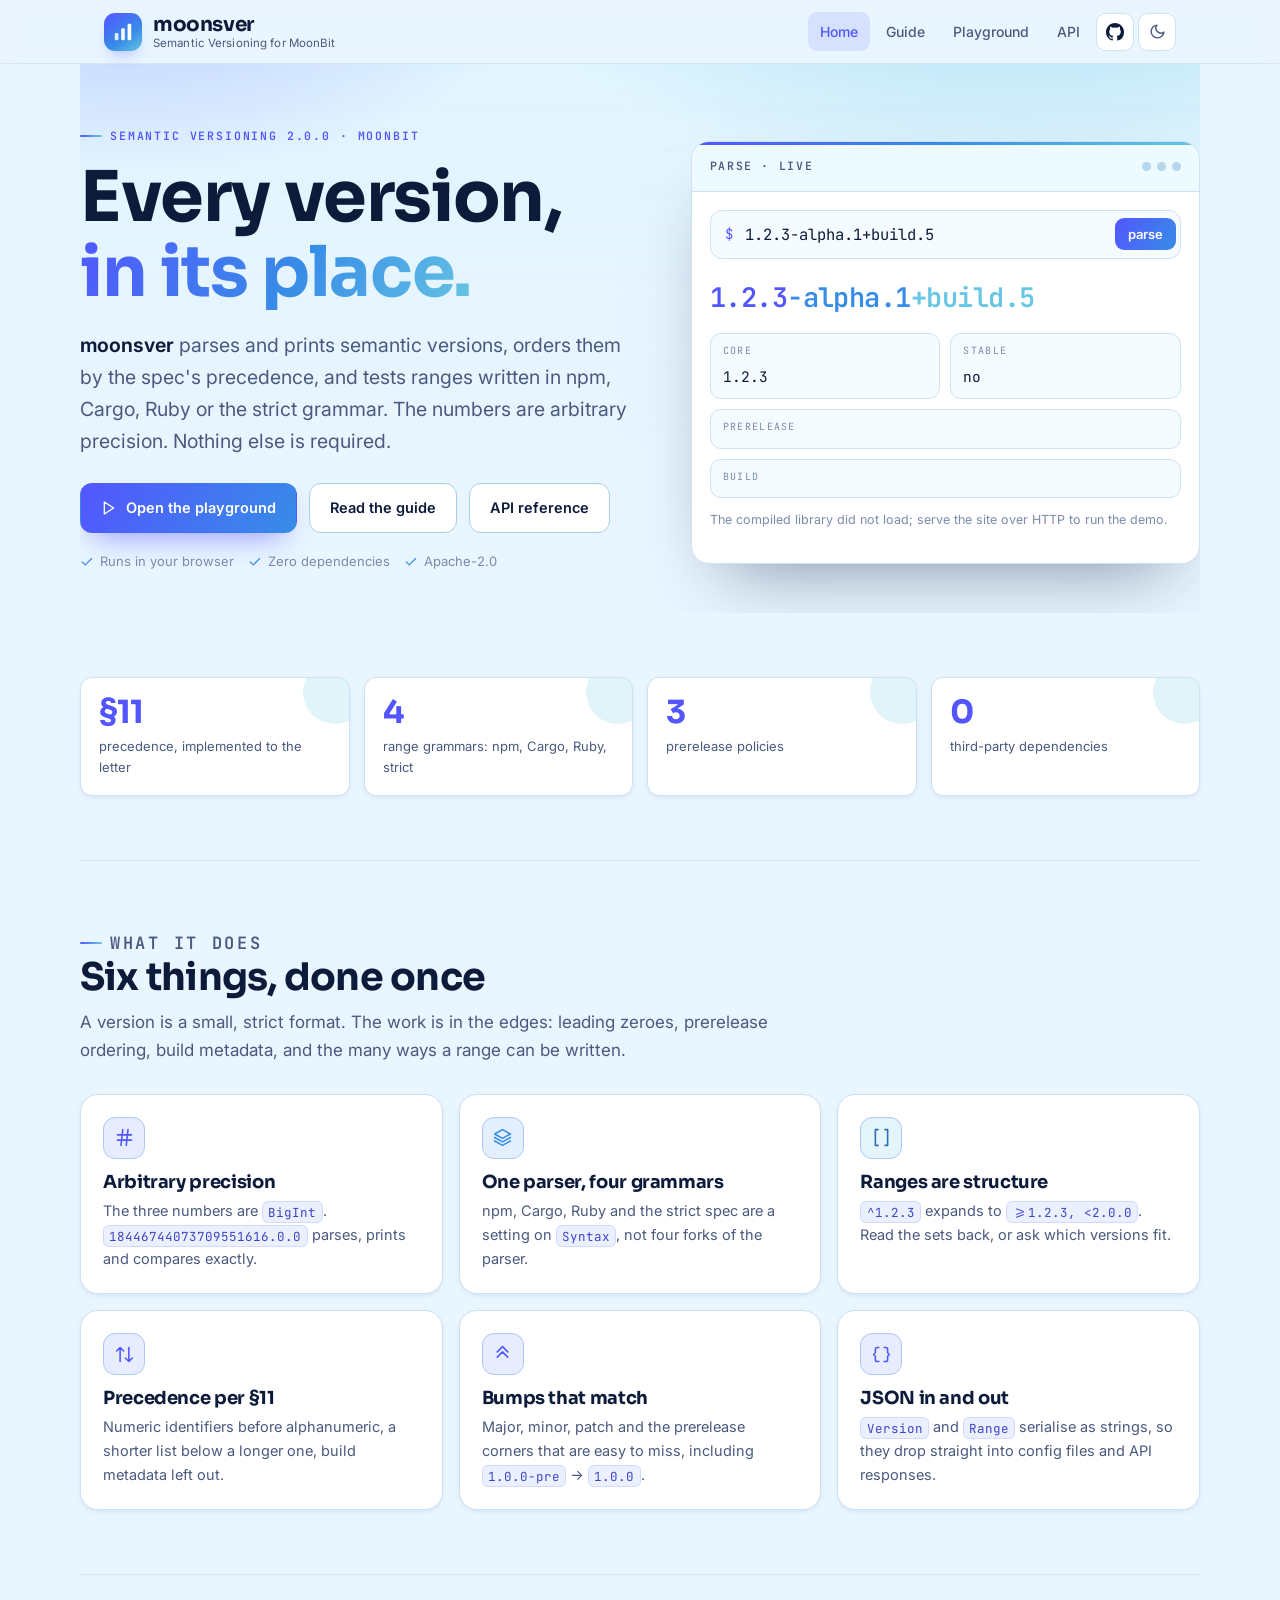
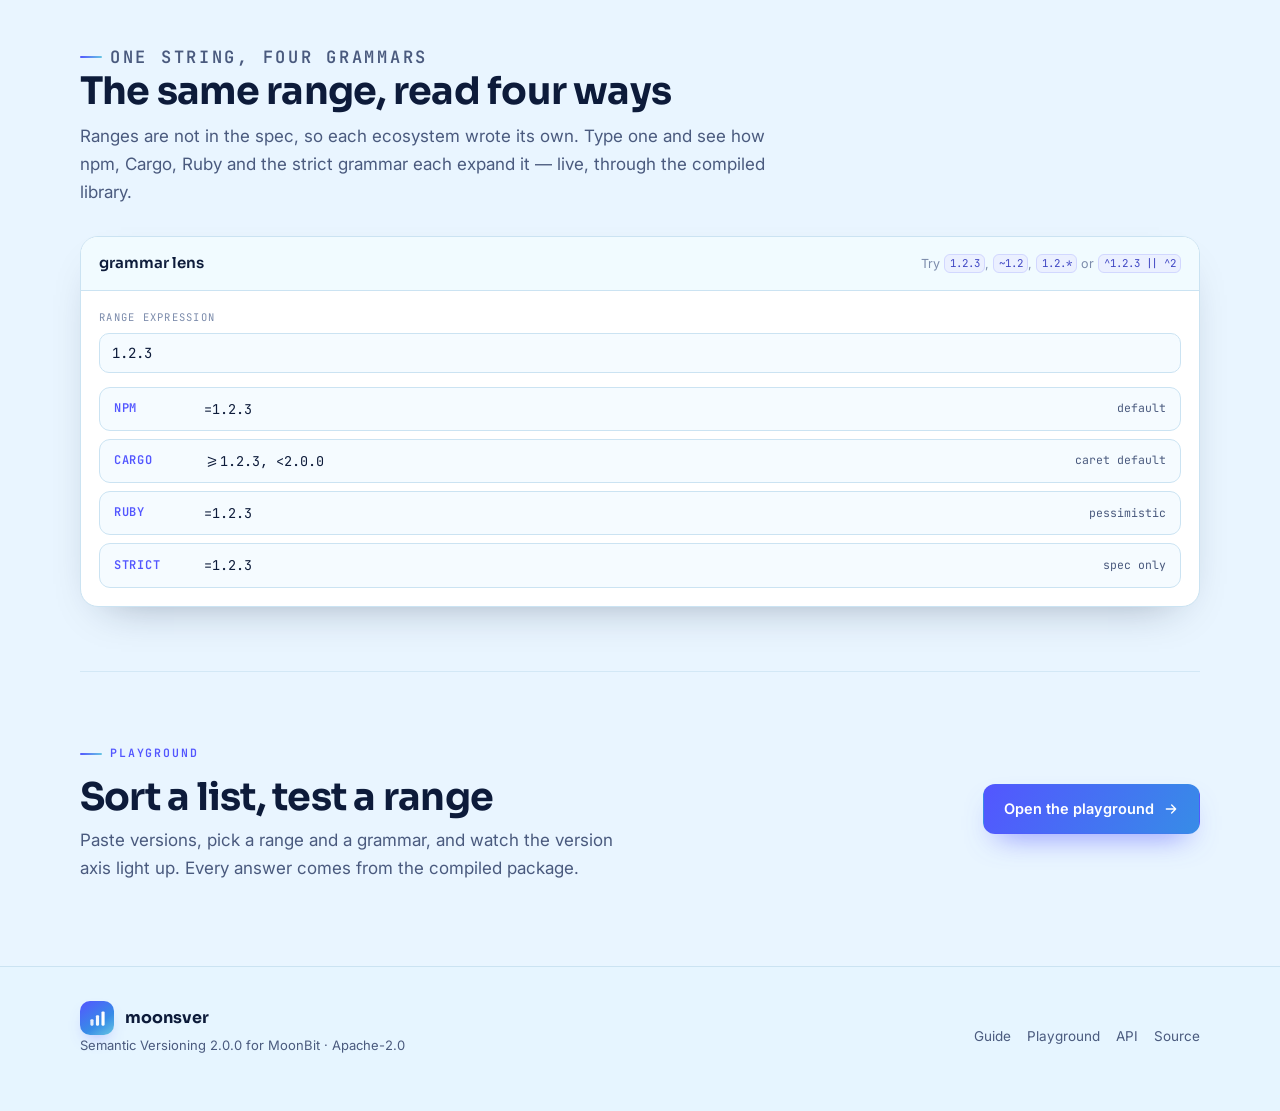
==== docs/index.html @ d2af8556 "feat(moonsver): publish the documentation site, with a live playground. docs/ holds four handwritten" ====
<!doctype html>
<html lang="en">
<head>
<meta charset="utf-8">
<meta name="viewport" content="width=device-width, initial-scale=1">
<title>moonsver — Semantic Versioning 2.0.0 for MoonBit</title>
<meta name="description" content="Parse, print, compare and constrain semantic versions in MoonBit. Ranges in npm, Cargo, Ruby or the strict grammar, with arbitrary-precision numbers and no dependencies.">
<link rel="preconnect" href="https://fonts.googleapis.com">
<link rel="preconnect" href="https://fonts.gstatic.com" crossorigin>
<link href="https://fonts.googleapis.com/css2?family=Inter:wght@400;500;600;700&family=JetBrains+Mono:wght@400;500;600;700&family=Sora:wght@400;500;600;700;800&display=swap" rel="stylesheet">
<link rel="stylesheet" href="assets/site.css">
<script>try{var q=new URLSearchParams(location.search).get('theme');var t=q||localStorage.getItem('theme');if(t==='dark'||t==='light')document.documentElement.setAttribute('data-theme',t);}catch(e){}</script>
</head>
<body>
<a class="skip" href="#main">Skip to content</a>

<header class="site-header">
  <div class="bar">
    <a class="brand" href="./" aria-label="moonsver home">
      <span class="brand-mark" aria-hidden="true">
        <svg viewBox="0 0 24 24" fill="none"><rect x="3" y="13" width="4" height="8" rx="1.3" fill="#fff" opacity=".85"/><rect x="10" y="8" width="4" height="13" rx="1.3" fill="#fff" opacity=".95"/><rect x="17" y="3" width="4" height="18" rx="1.3" fill="#fff"/></svg>
      </span>
      <span class="brand-text">
        <span class="brand-name">moonsver</span>
        <span class="brand-tag">Semantic Versioning for MoonBit</span>
      </span>
    </a>
    <nav class="topnav" aria-label="Primary">
      <a class="navlink" href="./" aria-current="page">Home</a>
      <a class="navlink" href="guide.html">Guide</a>
      <a class="navlink" href="play.html">Playground</a>
      <a class="navlink" href="api.html">API</a>
      <a class="gh" href="https://github.com/moonbitstack/moonsver" aria-label="Source on GitHub" title="Source on GitHub">
        <svg viewBox="0 0 16 16" aria-hidden="true"><path fill="currentColor" d="M8 0C3.58 0 0 3.58 0 8a8 8 0 0 0 5.47 7.59c.4.07.55-.17.55-.38v-1.33c-2.23.48-2.7-1.07-2.7-1.07-.36-.92-.89-1.17-.89-1.17-.73-.5.06-.49.06-.49.8.06 1.23.83 1.23.83.72 1.22 1.88.87 2.34.66.07-.52.28-.87.5-1.07-1.78-.2-3.65-.89-3.65-3.95 0-.87.31-1.59.82-2.15-.08-.2-.36-1.02.08-2.12 0 0 .67-.21 2.2.82a7.6 7.6 0 0 1 4 0c1.53-1.04 2.2-.82 2.2-.82.44 1.1.16 1.92.08 2.12.51.56.82 1.27.82 2.15 0 3.07-1.87 3.75-3.65 3.95.29.25.54.73.54 1.48v2.2c0 .21.15.46.55.38A8 8 0 0 0 16 8c0-4.42-3.58-8-8-8Z"/></svg>
      </a>
      <button class="theme-btn" type="button" aria-label="Toggle theme">
        <svg class="i-sun" viewBox="0 0 24 24" fill="none" stroke="currentColor" stroke-width="2" stroke-linecap="round"><circle cx="12" cy="12" r="4"/><path d="M12 2v2M12 20v2M4.9 4.9l1.4 1.4M17.7 17.7l1.4 1.4M2 12h2M20 12h2M4.9 19.1l1.4-1.4M17.7 6.3l1.4-1.4"/></svg>
        <svg class="i-moon" viewBox="0 0 24 24" fill="none" stroke="currentColor" stroke-width="2" stroke-linecap="round" stroke-linejoin="round"><path d="M21 12.8A9 9 0 1 1 11.2 3a7 7 0 0 0 9.8 9.8Z"/></svg>
      </button>
      <button class="menu-btn theme-btn" type="button" aria-expanded="false" aria-label="Menu">
        <svg viewBox="0 0 24 24" fill="none" stroke="currentColor" stroke-width="2" stroke-linecap="round"><path d="M4 7h16M4 12h16M4 17h16"/></svg>
      </button>
    </nav>
  </div>
</header>

<main id="main">
  <section class="hero wrap">
    <div class="hero-grid">
      <div class="hero-copy">
        <p class="eyebrow">Semantic Versioning 2.0.0 · MoonBit</p>
        <h1>Every version,<br><span class="grad">in its place.</span></h1>
        <p class="lede">
          <strong>moonsver</strong> parses and prints semantic versions, orders them by the
          spec's precedence, and tests ranges written in npm, Cargo, Ruby or the strict
          grammar. The numbers are arbitrary precision. Nothing else is required.
        </p>
        <div class="cta">
          <a class="btn primary" href="play.html">
            <svg viewBox="0 0 24 24" fill="none" stroke="currentColor" stroke-width="2" stroke-linecap="round" stroke-linejoin="round"><path d="M5 3l14 9-14 9V3Z"/></svg>
            Open the playground
          </a>
          <a class="btn ghost" href="guide.html">Read the guide</a>
          <a class="btn ghost" href="api.html">API reference</a>
        </div>
        <p class="hero-note">
          <span><svg viewBox="0 0 24 24" fill="none" stroke="currentColor" stroke-width="2" stroke-linecap="round" stroke-linejoin="round"><path d="M20 6 9 17l-5-5"/></svg> Runs in your browser</span>
          <span><svg viewBox="0 0 24 24" fill="none" stroke="currentColor" stroke-width="2" stroke-linecap="round" stroke-linejoin="round"><path d="M20 6 9 17l-5-5"/></svg> Zero dependencies</span>
          <span><svg viewBox="0 0 24 24" fill="none" stroke="currentColor" stroke-width="2" stroke-linecap="round" stroke-linejoin="round"><path d="M20 6 9 17l-5-5"/></svg> Apache-2.0</span>
        </p>
      </div>

      <div class="version-card" id="vcCard">
        <div class="vc-head">
          <span class="ttl">parse · live</span>
          <span class="dotrow" aria-hidden="true"><i></i><i></i><i></i></span>
        </div>
        <div class="vc-body">
          <div class="field">
            <span class="prompt" aria-hidden="true">$</span>
            <input id="verIn" type="text" value="1.2.3-alpha.1+build.5" spellcheck="false" autocomplete="off" aria-label="Version string to parse">
            <button class="go" id="verGo" type="button">parse</button>
          </div>
          <div class="vc-ver" id="vcVer"><span class="core">1.2.3</span><span class="pre">-alpha.1</span><span class="build">+build.5</span></div>
          <div class="fields">
            <div class="fld"><span class="k">core</span><span class="v" id="fCore">1.2.3</span></div>
            <div class="fld"><span class="k">stable</span><span class="v" id="fStable">no</span></div>
            <div class="fld" style="grid-column:1/-1"><span class="k">prerelease</span><span class="chips" id="fPre"></span></div>
            <div class="fld" style="grid-column:1/-1"><span class="k">build</span><span class="chips" id="fBuild"></span></div>
          </div>
          <p class="hint" id="vcHint">The page calls the library compiled to JavaScript — the same code the package ships.</p>
        </div>
      </div>
    </div>
  </section>

  <section class="section wrap">
    <div class="stats">
      <div class="stat"><div class="n">§11</div><div class="l">precedence, implemented to the letter</div></div>
      <div class="stat"><div class="n">4</div><div class="l">range grammars: npm, Cargo, Ruby, strict</div></div>
      <div class="stat"><div class="n">3</div><div class="l">prerelease policies</div></div>
      <div class="stat"><div class="n">0</div><div class="l">third-party dependencies</div></div>
    </div>
  </section>

  <section class="section wrap">
    <div class="section-head">
      <p class="eyebrow">What it does</p>
      <h2>Six things, done once</h2>
      <p>A version is a small, strict format. The work is in the edges: leading zeroes, prerelease ordering, build metadata, and the many ways a range can be written.</p>
    </div>
    <div class="features">
      <article class="feature">
        <div class="ic"><svg viewBox="0 0 24 24" fill="none" stroke="currentColor" stroke-width="1.8" stroke-linecap="round"><path d="M4 9h16M4 15h16M10 3 8 21M16 3l-2 18"/></svg></div>
        <h3>Arbitrary precision</h3>
        <p>The three numbers are <code>BigInt</code>. <code>18446744073709551616.0.0</code> parses, prints and compares exactly.</p>
      </article>
      <article class="feature">
        <div class="ic"><svg viewBox="0 0 24 24" fill="none" stroke="currentColor" stroke-width="1.8" stroke-linecap="round" stroke-linejoin="round"><path d="m12 3 9 5-9 5-9-5 9-5Z"/><path d="m3 12 9 5 9-5"/><path d="m3 16 9 5 9-5"/></svg></div>
        <h3>One parser, four grammars</h3>
        <p>npm, Cargo, Ruby and the strict spec are a setting on <code>Syntax</code>, not four forks of the parser.</p>
      </article>
      <article class="feature">
        <div class="ic"><svg viewBox="0 0 24 24" fill="none" stroke="currentColor" stroke-width="1.8" stroke-linecap="round" stroke-linejoin="round"><path d="M8 3H5v18h3M16 3h3v18h-3"/></svg></div>
        <h3>Ranges are structure</h3>
        <p><code>^1.2.3</code> expands to <code>&gt;=1.2.3, &lt;2.0.0</code>. Read the sets back, or ask which versions fit.</p>
      </article>
      <article class="feature">
        <div class="ic"><svg viewBox="0 0 24 24" fill="none" stroke="currentColor" stroke-width="1.8" stroke-linecap="round" stroke-linejoin="round"><path d="M7 4v16M3 8l4-4 4 4M17 20V4M13 16l4 4 4-4"/></svg></div>
        <h3>Precedence per §11</h3>
        <p>Numeric identifiers before alphanumeric, a shorter list below a longer one, build metadata left out.</p>
      </article>
      <article class="feature">
        <div class="ic"><svg viewBox="0 0 24 24" fill="none" stroke="currentColor" stroke-width="1.8" stroke-linecap="round" stroke-linejoin="round"><path d="m6 15 6-6 6 6M6 9l6-6 6 6"/></svg></div>
        <h3>Bumps that match</h3>
        <p>Major, minor, patch and the prerelease corners that are easy to miss, including <code>1.0.0-pre</code> → <code>1.0.0</code>.</p>
      </article>
      <article class="feature">
        <div class="ic"><svg viewBox="0 0 24 24" fill="none" stroke="currentColor" stroke-width="1.8" stroke-linecap="round" stroke-linejoin="round"><path d="M9 4H7a2 2 0 0 0-2 2v4l-2 2 2 2v4a2 2 0 0 0 2 2h2M15 4h2a2 2 0 0 1 2 2v4l2 2-2 2v4a2 2 0 0 1-2 2h-2"/></svg></div>
        <h3>JSON in and out</h3>
        <p><code>Version</code> and <code>Range</code> serialise as strings, so they drop straight into config files and API responses.</p>
      </article>
    </div>
  </section>

  <section class="section wrap">
    <div class="section-head">
      <p class="eyebrow">One string, four grammars</p>
      <h2>The same range, read four ways</h2>
      <p>Ranges are not in the spec, so each ecosystem wrote its own. Type one and see how npm, Cargo, Ruby and the strict grammar each expand it — live, through the compiled library.</p>
    </div>
    <div class="panel">
      <div class="panel-head">
        <span class="ttl">grammar lens</span>
        <span class="hint" style="margin:0">Try <code>1.2.3</code>, <code>~1.2</code>, <code>1.2.*</code> or <code>^1.2.3 || ^2</code></span>
      </div>
      <div class="panel-body">
        <div class="control" style="margin-bottom:14px">
          <label for="lensIn">Range expression</label>
          <input class="input" id="lensIn" type="text" value="1.2.3" spellcheck="false" autocomplete="off">
        </div>
        <div class="lens" id="lens">
          <div class="lens-row"><span class="syn">npm</span><span class="out" id="lens-npm">=1.2.3</span><span class="mk">default</span></div>
          <div class="lens-row"><span class="syn">cargo</span><span class="out" id="lens-cargo">>=1.2.3, &lt;2.0.0</span><span class="mk">caret default</span></div>
          <div class="lens-row"><span class="syn">ruby</span><span class="out" id="lens-ruby">=1.2.3</span><span class="mk">pessimistic</span></div>
          <div class="lens-row"><span class="syn">strict</span><span class="out" id="lens-strict">=1.2.3</span><span class="mk">spec only</span></div>
        </div>
      </div>
    </div>
  </section>

  <section class="section wrap">
    <div class="cta" style="justify-content:space-between;align-items:center;gap:24px;flex-wrap:wrap">
      <div style="max-width:560px">
        <p class="eyebrow">Playground</p>
        <h2 style="margin-bottom:8px">Sort a list, test a range</h2>
        <p class="lede" style="font-size:17px;margin:0">Paste versions, pick a range and a grammar, and watch the version axis light up. Every answer comes from the compiled package.</p>
      </div>
      <a class="btn primary" href="play.html">Open the playground
        <svg viewBox="0 0 24 24" fill="none" stroke="currentColor" stroke-width="2" stroke-linecap="round" stroke-linejoin="round"><path d="M5 12h14M13 6l6 6-6 6"/></svg>
      </a>
    </div>
  </section>
</main>

<footer class="site-footer">
  <div class="wrap foot-grid">
    <div>
      <a class="foot-brand brand" href="./">
        <span class="brand-mark" aria-hidden="true"><svg viewBox="0 0 24 24" fill="none"><rect x="3" y="13" width="4" height="8" rx="1.3" fill="#fff" opacity=".85"/><rect x="10" y="8" width="4" height="13" rx="1.3" fill="#fff" opacity=".95"/><rect x="17" y="3" width="4" height="18" rx="1.3" fill="#fff"/></svg></span>
        <b>moonsver</b>
      </a>
      <p class="foot-meta">Semantic Versioning 2.0.0 for MoonBit · Apache-2.0</p>
    </div>
    <nav class="foot-links" aria-label="Footer">
      <a href="guide.html">Guide</a>
      <a href="play.html">Playground</a>
      <a href="api.html">API</a>
      <a href="https://github.com/moonbitstack/moonsver">Source</a>
    </nav>
  </div>
</footer>

<script type="module">
  const esc = (s) => String(s).replace(/[&<>]/g, (c) => (c === "&" ? "&amp;" : c === "<" ? "&lt;" : ">"));
  let engine = null;
  try { engine = await import("./engine/moonsver.js"); } catch (e) { engine = null; }

  const vcCard = document.getElementById("vcCard");
  const verIn = document.getElementById("verIn");
  const vcVer = document.getElementById("vcVer");
  const vcHint = document.getElementById("vcHint");

  function splitVersion(str) {
    let build = "", pre = "", core = str;
    const plus = core.indexOf("+");
    if (plus >= 0) { build = core.slice(plus); core = core.slice(0, plus); }
    const dash = core.indexOf("-");
    if (dash >= 0) { pre = core.slice(dash); core = core.slice(0, dash); }
    return { core, pre, build };
  }

  function paint(str) {
    const p = splitVersion(str);
    vcVer.innerHTML =
      `<span class="core">${esc(p.core)}</span>` +
      (p.pre ? `<span class="pre">${esc(p.pre)}</span>` : "") +
      (p.build ? `<span class="build">${esc(p.build)}</span>` : "");
  }

  function chips(el, items, alt) {
    el.innerHTML = "";
    if (!items || !items.length) {
      const s = document.createElement("span");
      s.className = "chip" + (alt ? " alt" : "");
      s.textContent = "none";
      s.style.opacity = ".6";
      el.appendChild(s);
      return;
    }
    for (const it of items) {
      const s = document.createElement("span");
      s.className = "chip" + (alt ? " alt" : "");
      s.textContent = it;
      el.appendChild(s);
    }
  }

  function renderVersion() {
    if (!engine) {
      vcHint.textContent = "The compiled library did not load; serve the site over HTTP to run the demo.";
      return;
    }
    const input = verIn.value.trim() || "1.2.3";
    let d;
    try { d = JSON.parse(engine.parse_version(input)); } catch (e) { d = null; }
    if (!d) { vcHint.textContent = "unexpected engine response"; return; }
    if (!d.ok) {
      vcCard.classList.add("is-error");
      vcVer.textContent = "refused";
      document.getElementById("fCore").textContent = "—";
      document.getElementById("fStable").textContent = "—";
      chips(document.getElementById("fPre"), []);
      chips(document.getElementById("fBuild"), []);
      vcHint.textContent = d.error + (typeof d.at === "number" ? " (at character " + d.at + ")" : "");
      return;
    }
    vcCard.classList.remove("is-error");
    paint(d.normalised);
    document.getElementById("fCore").textContent = d.core;
    document.getElementById("fStable").textContent = d.is_stable ? "yes" : "no";
    chips(document.getElementById("fPre"), d.prerelease);
    chips(document.getElementById("fBuild"), d.build, true);
    vcHint.textContent = "Parsed by the compiled library · precedence ignores build metadata.";
  }

  if (verIn) {
    let t = null;
    verIn.addEventListener("input", () => {
      clearTimeout(t);
      t = setTimeout(renderVersion, 160);
    });
    document.getElementById("verGo").addEventListener("click", renderVersion);
    renderVersion();
  }

  // grammar lens
  const lensIn = document.getElementById("lensIn");
  function renderLens() {
    if (!engine || !lensIn) return;
    let d;
    try { d = JSON.parse(engine.grammars(lensIn.value || "1.2.3")); } catch (e) { return; }
    for (const r of d.readings) {
      const el = document.getElementById("lens-" + r.syntax);
      if (!el) continue;
      if (r.ok) { el.textContent = r.normalised || "*"; el.classList.remove("err"); }
      else { el.textContent = "not supported"; el.classList.add("err"); }
    }
  }
  if (lensIn) {
    let t = null;
    lensIn.addEventListener("input", () => { clearTimeout(t); t = setTimeout(renderLens, 160); });
    renderLens();
  }
</script>
</body>
</html>
---- docs/assets/site.css ----
/* ==========================================================================
   moonsver — site stylesheet
   A blue-sky, version-axis design system. Light by default, dark on request.
   ========================================================================== */

:root {
  /* the given palette: indigo, sky-500, sky-300, sky-50 */
  --accent: #5356ff;
  --accent-2: #378ce7;
  --accent-3: #67c6e3;
  --sky: #dff5ff;

  --paper: #e9f5ff;
  --paper-2: #dff5ff;
  --surface: #ffffff;
  --surface-2: #f5fbff;
  --ink: #0d1b3a;
  --ink-soft: #4a5a7e;
  --ink-faint: #7b8bab;
  --line: #cbe3f2;
  --line-strong: #a9cfe6;

  --yes: #107e94;
  --no: #7b8bab;
  --bad: #cf4b5e;

  --code-bg: #0d1b3a;
  --code-bg-2: #0a1530;
  --code-ink: #dbe9ff;
  --code-comment: #8fb0d8;
  --code-accent: #7fd4ea;

  --shadow-sm: 0 2px 6px -2px rgba(13, 27, 58, .12);
  --shadow: 0 18px 44px -26px rgba(13, 27, 58, .42);
  --shadow-lg: 0 34px 70px -34px rgba(13, 27, 58, .5);
  --glow: 0 0 0 1px color-mix(in oklab, var(--accent) 22%, transparent),
          0 18px 40px -22px color-mix(in oklab, var(--accent) 55%, transparent);

  --display: "Sora", ui-sans-serif, system-ui, -apple-system, "Segoe UI", sans-serif;
  --sans: "Inter", ui-sans-serif, system-ui, -apple-system, "Segoe UI", Roboto, sans-serif;
  --mono: "JetBrains Mono", ui-monospace, "SFMono-Regular", Menlo, Consolas, monospace;

  --wrap: 1120px;
  --radius: 18px;
  --radius-sm: 12px;
  color-scheme: light;
}

/* ---- dark theme: written separately, system-driven and toggle-driven ---- */
:root[data-theme="dark"] {
  --paper: #080f22;
  --paper-2: #0b142b;
  --surface: #0f1a34;
  --surface-2: #0c1630;
  --ink: #e9f1ff;
  --ink-soft: #a6b6d6;
  --ink-faint: #7286a8;
  --line: #1e2c4d;
  --line-strong: #2a3d66;

  --accent: #8386ff;
  --accent-2: #5aa8f0;
  --accent-3: #7fd4ea;
  --sky: #0e2036;

  --yes: #4fd0c0;
  --no: #7286a8;
  --bad: #ff8a9a;

  --code-bg: #060c1a;
  --code-bg-2: #040814;
  --code-ink: #d7e6ff;
  --code-comment: #7f9bc4;
  --code-accent: #8fe0f2;

  --shadow-sm: 0 2px 6px -2px rgba(0, 0, 0, .5);
  --shadow: 0 18px 44px -26px rgba(0, 0, 0, .75);
  --shadow-lg: 0 34px 70px -34px rgba(0, 0, 0, .8);
  --glow: 0 0 0 1px color-mix(in oklab, var(--accent) 34%, transparent),
          0 18px 40px -22px color-mix(in oklab, var(--accent) 50%, transparent);
  color-scheme: dark;
}

* { box-sizing: border-box; }

html {
  scroll-behavior: smooth;
  scroll-padding-top: 84px;
}

/* ---- custom scrollbars: standard property, then the webkit fallback ---- */
@supports not selector(::-webkit-scrollbar) {
  html {
    scrollbar-width: thin;
    scrollbar-color: var(--accent-2) var(--paper-2);
  }
}
::-webkit-scrollbar { width: 12px; height: 12px; }
::-webkit-scrollbar-track { background: var(--paper-2); }
::-webkit-scrollbar-thumb {
  background: color-mix(in oklab, var(--accent) 72%, var(--accent-2));
  border: 3px solid var(--paper-2);
  border-radius: 12px;
}
::-webkit-scrollbar-thumb:hover { background: var(--accent); }
::-webkit-scrollbar-button { display: none; }
::-webkit-scrollbar-corner { background: transparent; }

pre::-webkit-scrollbar-track { background: var(--code-bg); }
pre::-webkit-scrollbar-thumb { background: #3c5590; border-color: var(--code-bg); }
pre::-webkit-scrollbar-thumb:hover { background: #4a67ab; }

body {
  margin: 0;
  background: var(--paper);
  color: var(--ink);
  font-family: var(--sans);
  font-size: 16px;
  line-height: 1.65;
  -webkit-font-smoothing: antialiased;
  text-rendering: optimizeLegibility;
  overflow-x: clip;
}

a { color: var(--accent); text-decoration: none; }
a:hover { text-decoration: underline; text-underline-offset: 2px; }
img, svg { max-width: 100%; }
.mono { font-family: var(--mono); }

@media (prefers-reduced-motion: reduce) {
  html { scroll-behavior: auto; }
  *, *::before, *::after { animation-duration: .001ms !important; transition-duration: .001ms !important; }
}

/* ---- skip link ---- */
.skip {
  position: absolute; left: -999px; top: 8px; z-index: 100;
  background: var(--surface); color: var(--ink); padding: 10px 16px;
  border-radius: 10px; border: 1px solid var(--line);
}
.skip:focus { left: 16px; }

/* ============================ header ============================ */
.site-header {
  position: sticky; top: 0; z-index: 50;
  border-bottom: 1px solid color-mix(in oklab, var(--line) 70%, transparent);
  background: color-mix(in oklab, var(--paper) 82%, transparent);
  backdrop-filter: saturate(140%) blur(12px);
}
.bar {
  max-width: var(--wrap); margin: 0 auto; padding: 12px 24px;
  display: flex; align-items: center; justify-content: space-between; gap: 18px;
}
.brand { display: inline-flex; align-items: center; gap: 11px; color: inherit; }
.brand:hover { text-decoration: none; }
.brand-mark {
  width: 38px; height: 38px; border-radius: 11px; flex: none;
  display: grid; place-items: center;
  background: linear-gradient(145deg, var(--accent), var(--accent-2) 62%, var(--accent-3));
  box-shadow: 0 8px 18px -10px color-mix(in oklab, var(--accent) 80%, transparent);
}
.brand-mark svg { width: 22px; height: 22px; display: block; }
.brand-text { display: flex; flex-direction: column; line-height: 1.05; }
.brand-name { font-family: var(--display); font-weight: 700; font-size: 20px; letter-spacing: -.02em; }
.brand-tag { font-size: 11.5px; color: var(--ink-soft); letter-spacing: .01em; margin-top: 2px; }

.topnav { display: flex; align-items: center; gap: 4px; flex-wrap: wrap; }
.topnav a {
  color: var(--ink-soft); font-size: 14px; font-weight: 500;
  padding: 8px 12px; border-radius: 9px; transition: background .15s ease, color .15s ease;
}
.topnav a:hover { color: var(--ink); background: color-mix(in oklab, var(--accent) 9%, transparent); text-decoration: none; }
.topnav a[aria-current="page"] { color: var(--accent); background: color-mix(in oklab, var(--accent) 12%, transparent); }
.topnav .gh {
  display: inline-grid; place-items: center; width: 38px; height: 38px; padding: 0;
  border: 1px solid var(--line); border-radius: 10px; color: var(--ink);
  background: var(--surface);
}
.topnav .gh:hover { border-color: var(--accent); color: var(--accent); background: var(--surface); }
.topnav .gh svg { width: 18px; height: 18px; }
.theme-btn {
  display: inline-grid; place-items: center; width: 38px; height: 38px; padding: 0;
  border: 1px solid var(--line); border-radius: 10px; cursor: pointer;
  background: var(--surface); color: var(--ink-soft);
}
.theme-btn:hover { border-color: var(--accent); color: var(--accent); }
.theme-btn svg { width: 17px; height: 17px; }
.theme-btn .i-sun { display: none; }
.theme-btn .i-moon { display: block; }
:root[data-theme="dark"] .theme-btn .i-sun { display: block; }
:root[data-theme="dark"] .theme-btn .i-moon { display: none; }
.menu-btn { display: none; }

/* ============================ shared bits ============================ */
.wrap { max-width: var(--wrap); margin: 0 auto; padding: 0 24px; }
.eyebrow {
  display: inline-flex; align-items: center; gap: 8px;
  font-family: var(--mono); font-size: 11.5px; letter-spacing: .16em;
  text-transform: uppercase; color: var(--accent);
  margin: 0 0 14px; font-weight: 600;
}
.eyebrow::before {
  content: ""; width: 22px; height: 2px; border-radius: 2px;
  background: linear-gradient(90deg, var(--accent), var(--accent-3));
}
h1, h2, h3, h4 { font-family: var(--display); font-weight: 700; letter-spacing: -.02em; line-height: 1.08; }
h1 { font-size: clamp(38px, 6.4vw, 70px); margin: 0 0 18px; }
h2 { font-size: clamp(26px, 3.4vw, 38px); margin: 0 0 10px; }
h3 { font-size: clamp(19px, 2.1vw, 23px); margin: 0 0 8px; }
p { margin: 0 0 14px; }
.lede { font-size: clamp(17px, 1.7vw, 19.5px); color: var(--ink-soft); max-width: 62ch; }
.lede strong { color: var(--ink); font-weight: 650; }

.btn {
  display: inline-flex; align-items: center; gap: 9px;
  font-family: var(--sans); font-weight: 600; font-size: 14.5px;
  padding: 12px 20px; border-radius: 12px; cursor: pointer;
  border: 1px solid transparent; transition: transform .14s ease, box-shadow .14s ease, background .14s ease, border-color .14s ease;
  white-space: nowrap;
}
.btn:hover { text-decoration: none; transform: translateY(-1px); }
.btn:active { transform: translateY(0); }
.btn.primary {
  background: linear-gradient(120deg, var(--accent), var(--accent-2));
  color: #fff; box-shadow: 0 14px 30px -14px color-mix(in oklab, var(--accent) 75%, transparent);
}
.btn.primary:hover { box-shadow: 0 20px 40px -16px color-mix(in oklab, var(--accent) 80%, transparent); }
.btn.ghost { background: var(--surface); color: var(--ink); border-color: var(--line-strong); }
.btn.ghost:hover { border-color: var(--accent); color: var(--accent); }
.btn svg { width: 16px; height: 16px; }
.cta { display: flex; gap: 12px; flex-wrap: wrap; align-items: center; }

/* ============================ hero ============================ */
.hero { position: relative; overflow: hidden; padding: 54px 0 26px; }
.hero::before {
  content: ""; position: absolute; inset: -20% -10% auto -10%; height: 560px; z-index: -1;
  background:
    radial-gradient(60% 70% at 78% 0%, color-mix(in oklab, var(--accent-3) 42%, transparent) 0%, transparent 62%),
    radial-gradient(50% 60% at 12% 4%, color-mix(in oklab, var(--accent) 26%, transparent) 0%, transparent 60%),
    linear-gradient(180deg, var(--sky), transparent 88%);
  filter: blur(6px);
}
.hero::after {
  content: ""; position: absolute; inset: 0; z-index: -1; pointer-events: none;
  background-image: repeating-linear-gradient(0deg, color-mix(in oklab, var(--line) 38%, transparent) 0 1px, transparent 1px 42px);
  mask-image: linear-gradient(180deg, rgba(0,0,0,.5), transparent 70%);
}
.hero-grid { display: grid; grid-template-columns: minmax(0, 1.05fr) minmax(0, .95fr); gap: 48px; align-items: center; }
.hero-copy { max-width: 580px; }
.hero h1 .grad {
  background: linear-gradient(120deg, var(--accent), var(--accent-2) 55%, var(--accent-3));
  -webkit-background-clip: text; background-clip: text; color: transparent;
}
.hero .cta { margin-top: 26px; }
.hero-note { margin-top: 18px; font-size: 13px; color: var(--ink-faint); display: flex; gap: 14px; flex-wrap: wrap; }
.hero-note span { display: inline-flex; align-items: center; gap: 6px; }
.hero-note svg { width: 14px; height: 14px; color: var(--accent-2); }

/* ============================ version card (live demo) ============================ */
.version-card {
  position: relative; background: var(--surface);
  border: 1px solid var(--line); border-radius: var(--radius);
  box-shadow: var(--shadow-lg); overflow: hidden;
}
.version-card::before {
  content: ""; position: absolute; inset: 0 0 auto 0; height: 3px;
  background: linear-gradient(90deg, var(--accent), var(--accent-2), var(--accent-3));
}
.vc-head {
  display: flex; align-items: center; justify-content: space-between; gap: 12px;
  padding: 15px 18px; border-bottom: 1px solid var(--line);
  background: color-mix(in oklab, var(--sky) 55%, var(--surface));
}
.vc-head .ttl { font-family: var(--mono); font-size: 11.5px; letter-spacing: .14em; text-transform: uppercase; color: var(--ink-soft); font-weight: 600; }
.vc-head .dotrow { display: inline-flex; gap: 6px; }
.vc-head .dotrow i { width: 9px; height: 9px; border-radius: 50%; background: color-mix(in oklab, var(--line-strong) 80%, transparent); }
.vc-body { padding: 18px; }
.field {
  display: flex; align-items: center; gap: 8px;
  background: var(--surface-2); border: 1px solid var(--line); border-radius: 12px;
  padding: 4px 4px 4px 14px; transition: border-color .15s ease, box-shadow .15s ease;
}
.field:has(input:focus-visible) { border-color: var(--accent); box-shadow: var(--glow); }
.field .prompt { font-family: var(--mono); color: var(--accent); font-size: 14px; user-select: none; }
.field input {
  flex: 1; min-width: 0; border: 0; outline: 0; background: transparent;
  font-family: var(--mono); font-size: 15.5px; color: var(--ink); padding: 9px 4px;
}
.field .go {
  flex: none; border: 0; border-radius: 9px; cursor: pointer;
  background: linear-gradient(120deg, var(--accent), var(--accent-2)); color: #fff;
  font-family: var(--sans); font-weight: 600; font-size: 13px; padding: 8px 13px;
}
.field .go:hover { filter: brightness(1.05); }

.vc-ver {
  font-family: var(--mono); font-size: clamp(20px, 3vw, 27px); font-weight: 600;
  letter-spacing: -.02em; margin: 16px 0 4px; word-break: break-all;
  color: var(--ink);
}
.vc-ver .core { color: var(--accent); }
.vc-ver .pre { color: var(--accent-2); }
.vc-ver .build { color: var(--accent-3); }
.fields { display: grid; grid-template-columns: 1fr 1fr; gap: 10px; margin-top: 14px; }
.fld {
  background: var(--surface-2); border: 1px solid var(--line); border-radius: 11px;
  padding: 9px 12px; min-width: 0;
}
.fld .k {
  font-family: var(--mono); font-size: 10px; letter-spacing: .13em; text-transform: uppercase;
  color: var(--ink-faint); display: block; margin-bottom: 3px;
}
.fld .v { font-family: var(--mono); font-size: 14.5px; color: var(--ink); word-break: break-word; }
.chips { display: flex; flex-wrap: wrap; gap: 6px; }
.chip {
  font-family: var(--mono); font-size: 12px; line-height: 1;
  padding: 5px 9px; border-radius: 7px;
  background: color-mix(in oklab, var(--accent) 11%, var(--surface));
  border: 1px solid color-mix(in oklab, var(--accent) 24%, var(--line));
  color: var(--accent);
}
.chip.alt {
  background: color-mix(in oklab, var(--accent-3) 16%, var(--surface));
  border-color: color-mix(in oklab, var(--accent-3) 30%, var(--line));
  color: color-mix(in oklab, var(--accent-2) 70%, var(--ink));
}
.hint { font-size: 12.5px; color: var(--ink-faint); margin-top: 12px; }
.version-card.is-error .vc-ver { color: var(--bad); }
.version-card.is-error .field { border-color: color-mix(in oklab, var(--bad) 60%, var(--line)); }

/* ============================ sections ============================ */
.section { padding: 64px 0; }
.section + .section { border-top: 1px solid color-mix(in oklab, var(--line) 70%, transparent); }
.section-head { max-width: 720px; margin-bottom: 30px; }
.section-head p { color: var(--ink-soft); font-size: 17px; margin: 0; }

/* stats */
.stats { display: grid; grid-template-columns: repeat(4, 1fr); gap: 14px; }
.stat {
  background: var(--surface); border: 1px solid var(--line); border-radius: var(--radius-sm);
  padding: 18px 18px 16px; box-shadow: var(--shadow-sm); position: relative; overflow: hidden;
}
.stat::after {
  content: ""; position: absolute; right: -18px; top: -18px; width: 64px; height: 64px; border-radius: 50%;
  background: color-mix(in oklab, var(--accent-3) 20%, transparent);
}
.stat .n { font-family: var(--display); font-weight: 700; font-size: 32px; line-height: 1; color: var(--accent); letter-spacing: -.03em; }
.stat .n small { font-size: 15px; font-weight: 600; color: var(--ink-soft); margin-left: 3px; }
.stat .l { font-size: 13px; color: var(--ink-soft); margin-top: 8px; }

/* feature cards */
.features { display: grid; grid-template-columns: repeat(3, 1fr); gap: 16px; }
.feature {
  background: var(--surface); border: 1px solid var(--line); border-radius: var(--radius);
  padding: 22px; box-shadow: var(--shadow-sm); position: relative;
  transition: transform .16s ease, border-color .16s ease, box-shadow .16s ease;
}
.feature:hover { transform: translateY(-3px); border-color: var(--line-strong); box-shadow: var(--shadow); }
.feature .ic {
  width: 42px; height: 42px; border-radius: 12px; display: grid; place-items: center; margin-bottom: 14px;
  background: color-mix(in oklab, var(--accent) 12%, var(--surface));
  color: var(--accent); border: 1px solid color-mix(in oklab, var(--accent) 22%, var(--line));
}
.feature:nth-child(2) .ic { background: color-mix(in oklab, var(--accent-2) 14%, var(--surface)); color: var(--accent-2); }
.feature:nth-child(3) .ic { background: color-mix(in oklab, var(--accent-3) 20%, var(--surface)); color: color-mix(in oklab, var(--accent-2) 75%, var(--ink)); }
.feature .ic svg { width: 21px; height: 21px; }
.feature h3 { font-size: 18px; margin-bottom: 7px; }
.feature p { font-size: 14.5px; color: var(--ink-soft); margin: 0; }
.feature code { font-size: 12.5px; }

/* ============================ inline code + pre ============================ */
code {
  font-family: var(--mono); font-size: .86em;
  background: color-mix(in oklab, var(--accent) 10%, var(--surface));
  color: color-mix(in oklab, var(--accent) 72%, var(--ink));
  padding: .12em .42em; border-radius: 6px;
  border: 1px solid color-mix(in oklab, var(--accent) 16%, transparent);
}
pre {
  font-family: var(--mono); font-size: 13px; line-height: 1.62;
  background: var(--code-bg); color: var(--code-ink);
  border-radius: 14px; padding: 16px 18px; margin: 0 0 16px;
  overflow-x: auto; overflow-y: hidden;
  white-space: pre; tab-size: 2;
  border: 1px solid color-mix(in oklab, var(--accent) 20%, #000);
  box-shadow: var(--shadow-sm);
}
pre code { background: none; border: 0; padding: 0; color: inherit; font-size: inherit; }
pre .c { color: var(--code-comment); }
pre .k { color: var(--code-accent); }
pre .s { color: #b6e3a0; }
pre .n { color: #f2c98a; }
/* width-aware alignment helper for non-ASCII glyphs inside pre */
pre .w1, pre .w2 { display: inline-block; text-align: center; line-height: 1; }
pre .w1 { width: 1ch; }
pre .w2 { width: 2ch; }

.code-block { position: relative; }
.code-head {
  display: flex; align-items: center; justify-content: space-between; gap: 10px;
  font-family: var(--mono); font-size: 11px; letter-spacing: .12em; text-transform: uppercase;
  color: var(--ink-faint); margin: 0 0 8px;
}
.code-head .fname { color: var(--ink-soft); }
/* a small copy button */
.copy {
  position: absolute; top: 10px; right: 10px; z-index: 2;
  font-family: var(--mono); font-size: 11px; letter-spacing: .06em;
  padding: 5px 9px; border-radius: 7px; cursor: pointer;
  background: color-mix(in oklab, #fff 12%, transparent); color: var(--code-ink);
  border: 1px solid color-mix(in oklab, #fff 22%, transparent);
  opacity: 0; transition: opacity .15s ease, background .15s ease;
}
.code-block:hover .copy, .copy:focus-visible { opacity: 1; }
.copy:hover { background: color-mix(in oklab, #fff 22%, transparent); }
.copy.done { color: var(--code-accent); border-color: var(--code-accent); }

/* ============================ panels / demos ============================ */
.panel {
  background: var(--surface); border: 1px solid var(--line); border-radius: var(--radius);
  box-shadow: var(--shadow); overflow: hidden;
}
.panel-head {
  display: flex; align-items: center; justify-content: space-between; gap: 12px; flex-wrap: wrap;
  padding: 14px 18px; border-bottom: 1px solid var(--line);
  background: color-mix(in oklab, var(--sky) 45%, var(--surface));
}
.panel-head .ttl { font-family: var(--display); font-weight: 600; font-size: 15px; }
.panel-body { padding: 18px; }

.demo-grid { display: grid; grid-template-columns: 1fr 1fr; gap: 14px; }
.control { display: flex; flex-direction: column; gap: 6px; min-width: 0; }
.control label {
  font-family: var(--mono); font-size: 10.5px; letter-spacing: .12em; text-transform: uppercase; color: var(--ink-faint);
}
.input, .select, .textarea {
  width: 100%; font-family: var(--mono); font-size: 14px; color: var(--ink);
  background: var(--surface-2); border: 1px solid var(--line); border-radius: 10px;
  padding: 10px 12px; outline: none; transition: border-color .15s ease, box-shadow .15s ease;
}
.input:focus-visible, .select:focus-visible, .textarea:focus-visible { border-color: var(--accent); box-shadow: var(--glow); }
.textarea { min-height: 118px; resize: vertical; line-height: 1.55; }
.select { appearance: none; background-image: linear-gradient(45deg, transparent 50%, var(--ink-soft) 50%), linear-gradient(135deg, var(--ink-soft) 50%, transparent 50%); background-position: calc(100% - 18px) 17px, calc(100% - 13px) 17px; background-size: 5px 5px; background-repeat: no-repeat; padding-right: 34px; }

.result {
  display: grid; grid-template-columns: 1fr auto; gap: 10px; align-items: center;
  padding: 12px 14px; border-radius: 11px; border: 1px solid var(--line); background: var(--surface-2);
}
.result .rlabel { font-size: 13px; color: var(--ink-soft); }
.result .rval { font-family: var(--mono); font-weight: 600; font-size: 15px; }
.result.yes { border-color: color-mix(in oklab, var(--yes) 45%, var(--line)); background: color-mix(in oklab, var(--yes) 9%, var(--surface-2)); }
.result.yes .rval { color: var(--yes); }
.result.no { border-color: var(--line); }
.result.no .rval { color: var(--no); }
.result.bad { border-color: color-mix(in oklab, var(--bad) 55%, var(--line)); background: color-mix(in oklab, var(--bad) 8%, var(--surface-2)); }
.result.bad .rval { color: var(--bad); }

/* grammar lens */
.lens { display: grid; gap: 8px; }
.lens-row {
  display: grid; grid-template-columns: 78px 1fr auto; gap: 12px; align-items: center;
  padding: 10px 14px; border: 1px solid var(--line); border-radius: 11px; background: var(--surface-2);
}
.lens-row .syn { font-family: var(--mono); font-size: 12px; letter-spacing: .06em; text-transform: uppercase; color: var(--accent); font-weight: 600; }
.lens-row .out { font-family: var(--mono); font-size: 13.5px; color: var(--ink); word-break: break-word; }
.lens-row .out.err { color: var(--bad); }
.lens-row .mk { font-family: var(--mono); font-size: 11px; color: var(--ink-faint); }

/* ============================ axis (signature) ============================ */
.axis-wrap {
  background: var(--surface); border: 1px solid var(--line); border-radius: var(--radius);
  box-shadow: var(--shadow); padding: 22px 20px 14px; position: relative; overflow: hidden;
}
.axis-wrap::before {
  content: ""; position: absolute; inset: 0 0 auto 0; height: 3px;
  background: linear-gradient(90deg, var(--accent), var(--accent-2), var(--accent-3));
}
.axis-caption { display: flex; align-items: center; justify-content: space-between; gap: 12px; flex-wrap: wrap; margin-bottom: 18px; }
.axis-caption .cap { font-family: var(--mono); font-size: 11px; letter-spacing: .12em; text-transform: uppercase; color: var(--ink-faint); }
.axis-caption .legend { display: inline-flex; gap: 14px; font-size: 12px; color: var(--ink-soft); }
.axis-caption .legend i { display: inline-block; width: 9px; height: 9px; border-radius: 50%; margin-right: 6px; vertical-align: middle; }
.axis-caption .legend .on i { background: var(--accent); box-shadow: 0 0 0 3px color-mix(in oklab, var(--accent) 22%, transparent); }
.axis-caption .legend .off i { background: color-mix(in oklab, var(--no) 60%, transparent); }

.axis { position: relative; height: 132px; margin: 6px 10px 0; }
.axis-line { position: absolute; left: 0; right: 0; top: 64px; height: 2px; background: linear-gradient(90deg, color-mix(in oklab, var(--line-strong) 60%, transparent), color-mix(in oklab, var(--line-strong) 60%, transparent)); border-radius: 2px; }
.axis-band { position: absolute; top: 60px; height: 10px; border-radius: 6px; background: linear-gradient(90deg, color-mix(in oklab, var(--accent) 70%, transparent), color-mix(in oklab, var(--accent-3) 75%, transparent)); opacity: .9; }
.axis-tick { position: absolute; top: 50px; transform: translateX(-50%); text-align: center; width: 0; }
.axis-tick .bar { width: 2px; height: 16px; margin: 0 auto; border-radius: 2px; background: color-mix(in oklab, var(--no) 55%, transparent); }
.axis-tick .dot { width: 11px; height: 11px; border-radius: 50%; margin: 3px auto 0; background: color-mix(in oklab, var(--no) 55%, transparent); border: 2px solid var(--surface); }
.axis-tick .lab { position: absolute; left: 50%; top: 40px; transform: translateX(-50%) rotate(-32deg); transform-origin: top center; font-family: var(--mono); font-size: 11px; color: var(--ink-faint); white-space: nowrap; }
.axis-tick.on .bar { background: var(--accent); }
.axis-tick.on .dot { background: var(--accent); box-shadow: 0 0 0 4px color-mix(in oklab, var(--accent) 18%, transparent); }
.axis-tick.on .lab { color: var(--ink); font-weight: 600; }
.axis-empty { text-align: center; color: var(--ink-faint); font-size: 14px; padding: 30px 0; }

/* ============================ results table ============================ */
.table-scroll { overflow-x: auto; border-radius: 12px; border: 1px solid var(--line); }
table.results { width: 100%; border-collapse: collapse; font-size: 14px; background: var(--surface); }
table.results th, table.results td { text-align: left; padding: 10px 14px; border-bottom: 1px solid var(--line); white-space: nowrap; }
table.results th {
  font-family: var(--mono); font-size: 10.5px; letter-spacing: .1em; text-transform: uppercase;
  color: var(--ink-faint); background: color-mix(in oklab, var(--sky) 40%, var(--surface)); font-weight: 600;
}
table.results tr:last-child td { border-bottom: 0; }
table.results td.mono { font-family: var(--mono); }
table.results .rank { color: var(--ink-faint); font-family: var(--mono); font-size: 12px; width: 42px; }
.sat { display: inline-flex; align-items: center; gap: 7px; font-family: var(--mono); font-size: 12.5px; font-weight: 600; }
.sat.yes { color: var(--yes); }
.sat.no { color: var(--no); }
.sat .pip { width: 8px; height: 8px; border-radius: 50%; background: currentColor; }
.sat.yes .pip { box-shadow: 0 0 0 3px color-mix(in oklab, var(--yes) 20%, transparent); }

/* ============================ doc layout (guide + api) ============================ */
.doc { display: grid; grid-template-columns: 244px minmax(0, 1fr); gap: 52px; padding: 40px 0 20px; }
.doc-side { position: sticky; top: 82px; align-self: start; max-height: calc(100vh - 104px); overflow: auto; padding-right: 6px; }
.doc-side .label {
  font-family: var(--mono); font-size: 10.5px; letter-spacing: .16em; text-transform: uppercase;
  color: var(--accent); margin: 0 0 12px; font-weight: 600;
}
.toc { list-style: none; margin: 0; padding: 0; border-left: 2px solid var(--line); }
.toc li { margin: 0; }
.toc a {
  display: block; padding: 6px 0 6px 14px; margin-left: -2px; border-left: 2px solid transparent;
  color: var(--ink-soft); font-size: 13.5px; transition: color .12s ease, border-color .12s ease;
}
.toc a:hover { color: var(--accent); text-decoration: none; }
.toc a.active { color: var(--ink); border-left-color: var(--accent); font-weight: 600; }
.toc .sub { list-style: none; margin: 2px 0 8px; padding: 0 0 0 14px; }
.toc .sub a { font-size: 12.5px; padding: 3px 0 3px 12px; }

.doc-main { min-width: 0; }
.page-head { padding-bottom: 22px; margin-bottom: 8px; border-bottom: 1px solid var(--line); }
.page-head h1 { font-size: clamp(32px, 4.4vw, 48px); margin-bottom: 10px; }
.page-head p { color: var(--ink-soft); font-size: 17px; max-width: 66ch; margin: 0; }

.prose { max-width: 76ch; }
.prose h2 { margin: 44px 0 12px; padding-top: 8px; scroll-margin-top: 86px; }
.prose h3 { margin: 28px 0 8px; scroll-margin-top: 86px; }
.prose p, .prose li { color: var(--ink); }
.prose p { margin: 0 0 14px; }
.prose ul, .prose ol { margin: 0 0 16px; padding-left: 22px; }
.prose li { margin: 5px 0; }
.prose li::marker { color: var(--accent-2); }
.prose strong { font-weight: 650; }
.prose > .step:first-of-type { margin-top: 28px; }
.step {
  background: var(--surface); border: 1px solid var(--line); border-radius: var(--radius);
  padding: 22px 24px; margin: 18px 0; box-shadow: var(--shadow-sm);
}
.step h3 { margin-top: 0; display: flex; align-items: baseline; gap: 10px; }
.step h3 .num {
  flex: none; font-family: var(--mono); font-size: 12px; font-weight: 700; color: #fff;
  width: 24px; height: 24px; border-radius: 7px; display: inline-grid; place-items: center;
  background: linear-gradient(135deg, var(--accent), var(--accent-2));
  transform: translateY(-1px);
}
.callout {
  display: grid; grid-template-columns: auto 1fr; gap: 12px; align-items: start;
  padding: 14px 16px; border-radius: 12px; margin: 16px 0;
  border: 1px solid color-mix(in oklab, var(--accent-2) 30%, var(--line));
  background: color-mix(in oklab, var(--accent-3) 12%, var(--surface));
}
.callout .ci { color: var(--accent-2); }
.callout .ci svg { width: 18px; height: 18px; }
.callout p { margin: 0; font-size: 14.5px; }
.callout code { background: color-mix(in oklab, var(--surface) 70%, var(--accent-3)); }

table.ref-table { width: 100%; border-collapse: collapse; margin: 8px 0 20px; font-size: 14px; }
table.ref-table th, table.ref-table td { text-align: left; padding: 9px 12px; border-bottom: 1px solid var(--line); vertical-align: top; }
table.ref-table th {
  font-family: var(--mono); font-size: 10.5px; letter-spacing: .1em; text-transform: uppercase;
  color: var(--ink-faint); font-weight: 600; background: color-mix(in oklab, var(--sky) 35%, var(--surface));
}
table.ref-table td code { font-size: 13px; }
table.ref-table tr:last-child td { border-bottom: 0; }

/* ============================ API reference ============================ */
.ref { padding: 40px 0 20px; }
.ref-group { margin-bottom: 44px; }
.ref-group > h2 {
  font-size: clamp(24px, 2.6vw, 30px); margin: 0 0 4px;
  display: flex; align-items: center; gap: 12px; scroll-margin-top: 86px;
}
.ref-group > h2 .count {
  font-family: var(--mono); font-size: 12px; font-weight: 600; color: var(--accent);
  background: color-mix(in oklab, var(--accent) 12%, var(--surface));
  border: 1px solid color-mix(in oklab, var(--accent) 22%, var(--line));
  padding: 2px 9px; border-radius: 20px;
}
.ref-group > p { color: var(--ink-soft); margin: 0 0 18px; max-width: 70ch; }
.type-card {
  background: var(--surface); border: 1px solid var(--line); border-radius: var(--radius);
  box-shadow: var(--shadow-sm); padding: 20px 22px; margin: 0 0 16px; scroll-margin-top: 86px;
}
.type-card > h3 {
  display: flex; align-items: baseline; gap: 10px; margin: 0 0 10px; font-size: 21px;
}
.type-card .kind {
  font-family: var(--mono); font-size: 10px; letter-spacing: .1em; text-transform: uppercase;
  color: var(--accent); background: color-mix(in oklab, var(--accent) 10%, var(--surface));
  border: 1px solid color-mix(in oklab, var(--accent) 20%, var(--line));
  padding: 2px 7px; border-radius: 6px; font-weight: 600; transform: translateY(-2px);
}
.sig {
  font-family: var(--mono); font-size: 12.5px; line-height: 1.55;
  background: var(--surface-2); color: var(--ink);
  border: 1px solid var(--line); border-left: 3px solid var(--accent-2);
  border-radius: 9px; padding: 10px 13px; margin: 0 0 12px;
  overflow-x: auto; white-space: pre;
}
.sig::-webkit-scrollbar { height: 8px; }
.sig::-webkit-scrollbar-track { background: var(--surface-2); }
.sig::-webkit-scrollbar-thumb { background: var(--line-strong); border-color: var(--surface-2); border-width: 2px; }
.type-card p { font-size: 14.5px; margin: 0 0 12px; color: var(--ink-soft); }
.type-card p code { font-size: 12.5px; }
.variants { display: grid; grid-template-columns: repeat(auto-fill, minmax(180px, 1fr)); gap: 8px; margin: 10px 0 14px; padding: 0; list-style: none; }
.variants li {
  border: 1px solid var(--line); border-radius: 9px; padding: 8px 11px; background: var(--surface-2);
  font-family: var(--mono); font-size: 13px; color: var(--ink);
}
.variants li small { display: block; font-family: var(--sans); font-size: 12px; color: var(--ink-faint); margin-top: 3px; line-height: 1.4; }
.impls { font-size: 13px; color: var(--ink-faint); margin: 4px 0 14px; }
.impls code { font-size: 12px; }
.member { border-top: 1px dashed var(--line); padding-top: 12px; margin-top: 12px; }
.member:first-of-type { border-top: 1px solid var(--line); }
.member .mhead { display: flex; align-items: baseline; gap: 8px; margin-bottom: 6px; }
.member .mname { font-family: var(--mono); font-size: 14px; font-weight: 600; color: var(--ink); }
.member .mk { font-family: var(--mono); font-size: 10px; letter-spacing: .08em; text-transform: uppercase; color: var(--ink-faint); }
.member .sig { margin-bottom: 8px; }
.member p { margin: 0 0 8px; font-size: 14px; color: var(--ink-soft); }
.anchor-link { color: var(--ink-faint); font-weight: 400; text-decoration: none; opacity: 0; margin-left: 6px; }
.type-card:hover .anchor-link, .member:hover .anchor-link { opacity: 1; }

/* ============================ footer ============================ */
.site-footer {
  border-top: 1px solid var(--line); margin-top: 20px;
  background: color-mix(in oklab, var(--sky) 30%, var(--paper));
}
.foot-grid {
  display: flex; align-items: center; justify-content: space-between; gap: 20px; flex-wrap: wrap;
  padding: 34px 0 40px;
}
.foot-brand { display: inline-flex; align-items: center; gap: 11px; }
.foot-brand .brand-mark { width: 34px; height: 34px; border-radius: 10px; }
.foot-brand .brand-mark svg { width: 19px; height: 19px; }
.foot-brand b { font-family: var(--display); font-size: 16px; }
.foot-meta { font-size: 13px; color: var(--ink-soft); }
.foot-links { display: flex; gap: 16px; flex-wrap: wrap; font-size: 13.5px; }
.foot-links a { color: var(--ink-soft); }
.foot-links a:hover { color: var(--accent); }

/* ============================ responsive ============================ */
@media (width <= 980px) {
  .hero-grid { grid-template-columns: 1fr; gap: 34px; }
  .hero-copy { max-width: none; }
  .features { grid-template-columns: repeat(2, 1fr); }
  .stats { grid-template-columns: repeat(2, 1fr); }
  .doc { grid-template-columns: 1fr; gap: 16px; }
  .doc-side {
    position: static; max-height: none; overflow: visible;
    border-bottom: 1px solid var(--line); padding-bottom: 14px;
  }
  .toc { display: flex; flex-wrap: wrap; gap: 4px 8px; border-left: 0; }
  .toc a { border-left: 0; padding: 6px 12px; border-radius: 8px; background: var(--surface); border: 1px solid var(--line); }
  .toc a.active { background: color-mix(in oklab, var(--accent) 12%, var(--surface)); border-color: color-mix(in oklab, var(--accent) 30%, var(--line)); }
  .toc .sub { display: none; }
}
@media (width <= 720px) {
  .wrap, .bar { padding-left: 18px; padding-right: 18px; }
  .hero { padding-top: 38px; }
  .section { padding: 48px 0; }
  .features { grid-template-columns: 1fr; }
  .demo-grid { grid-template-columns: 1fr; }
  .fields { grid-template-columns: 1fr; }
  .lens-row { grid-template-columns: 64px 1fr; }
  .lens-row .mk { display: none; }
  .foot-grid { flex-direction: column; align-items: flex-start; }
  .topnav .navlink { display: none; }
  .menu-btn { display: inline-grid; }
  .site-header:has(.menu-btn[aria-expanded="true"]) .topnav {
    position: absolute; top: 100%; left: 0; right: 0;
    flex-direction: column; align-items: stretch; gap: 2px;
    padding: 12px 18px 16px; background: var(--surface);
    border-bottom: 1px solid var(--line); box-shadow: var(--shadow);
  }
  .site-header:has(.menu-btn[aria-expanded="true"]) .topnav .navlink { display: block; }
  .site-header:has(.menu-btn[aria-expanded="true"]) .topnav .gh { justify-self: start; }
  .site-header .bar { position: relative; }
}
@media (width <= 480px) {
  .stat .n { font-size: 27px; }
  .vc-head { flex-wrap: wrap; }
  .cta .btn { flex: 1 1 auto; justify-content: center; }
  .axis-tick .lab { display: none; }
  .axis { height: 92px; }
  .axis-line, .axis-band { top: 42px; }
  .axis-tick { top: 30px; }
  .axis-tick .lab { top: 34px; }
}

/* ---- additions: axis max flag, lens labels, small-screen header ---- */
.axis-tick .maxflag {
  position: absolute; left: 50%; top: -21px; transform: translateX(-50%);
  font-family: var(--mono); font-size: 9.5px; letter-spacing: .1em; text-transform: uppercase;
  color: #fff; background: linear-gradient(120deg, var(--accent), var(--accent-2));
  padding: 1px 7px; border-radius: 20px; white-space: nowrap;
  box-shadow: 0 4px 10px -6px color-mix(in oklab, var(--accent) 80%, transparent);
}
.axis-tick.max .dot { box-shadow: 0 0 0 4px color-mix(in oklab, var(--accent-3) 34%, transparent); }
.lens-row .mk { color: var(--ink-soft); font-size: 11.5px; }

@media (width <= 560px) {
  .brand-tag { display: none; }
  .bar { gap: 10px; }
  .topnav { flex-wrap: nowrap; }
}

/* ---- guide: file label + output block ---- */
.file {
  display: inline-block; font-family: var(--mono); font-size: 11px; letter-spacing: .1em;
  text-transform: uppercase; color: var(--ink-faint); margin: 2px 0 7px; font-weight: 600;
}
.out-block { margin: 0 0 20px; }
.out-block .olabel {
  display: flex; align-items: center; gap: 9px;
  font-family: var(--mono); font-size: 10px; letter-spacing: .15em; text-transform: uppercase;
  color: var(--ink-faint); margin: 0 0 6px; font-weight: 600;
}
.out-block .olabel::before { content: ""; width: 16px; height: 1.5px; background: var(--line-strong); border-radius: 2px; }
.out-block pre {
  background: color-mix(in oklab, var(--accent-3) 11%, var(--surface));
  color: var(--ink); border: 1px dashed var(--line-strong); box-shadow: none;
  font-size: 12.5px; padding: 12px 14px; margin: 0;
}
.out-block pre::-webkit-scrollbar-track { background: color-mix(in oklab, var(--accent-3) 11%, var(--surface)); }
.out-block pre::-webkit-scrollbar-thumb { background: var(--line-strong); border-color: color-mix(in oklab, var(--accent-3) 11%, var(--surface)); }
.prose h2 + .file { margin-top: -2px; }

/* outputs wrap; code blocks do not */
.out-block pre { white-space: pre-wrap; overflow-wrap: anywhere; }
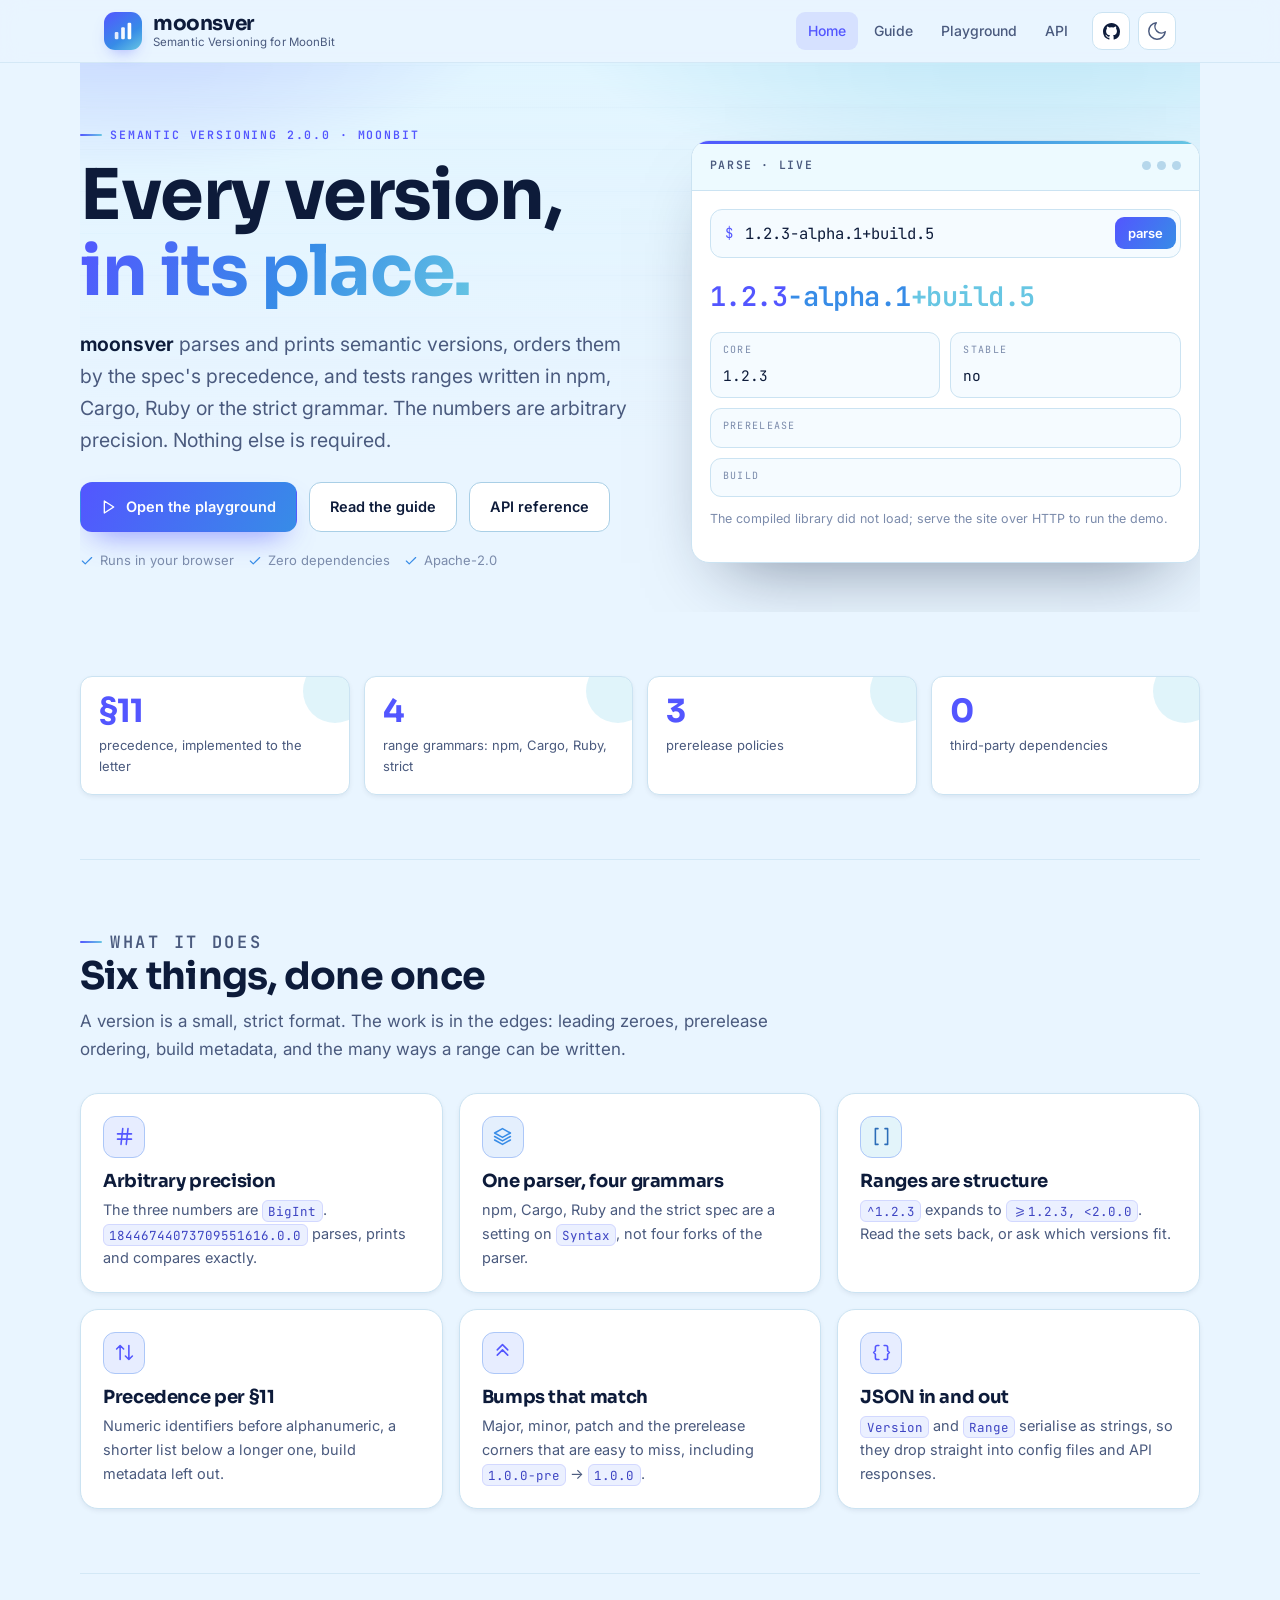
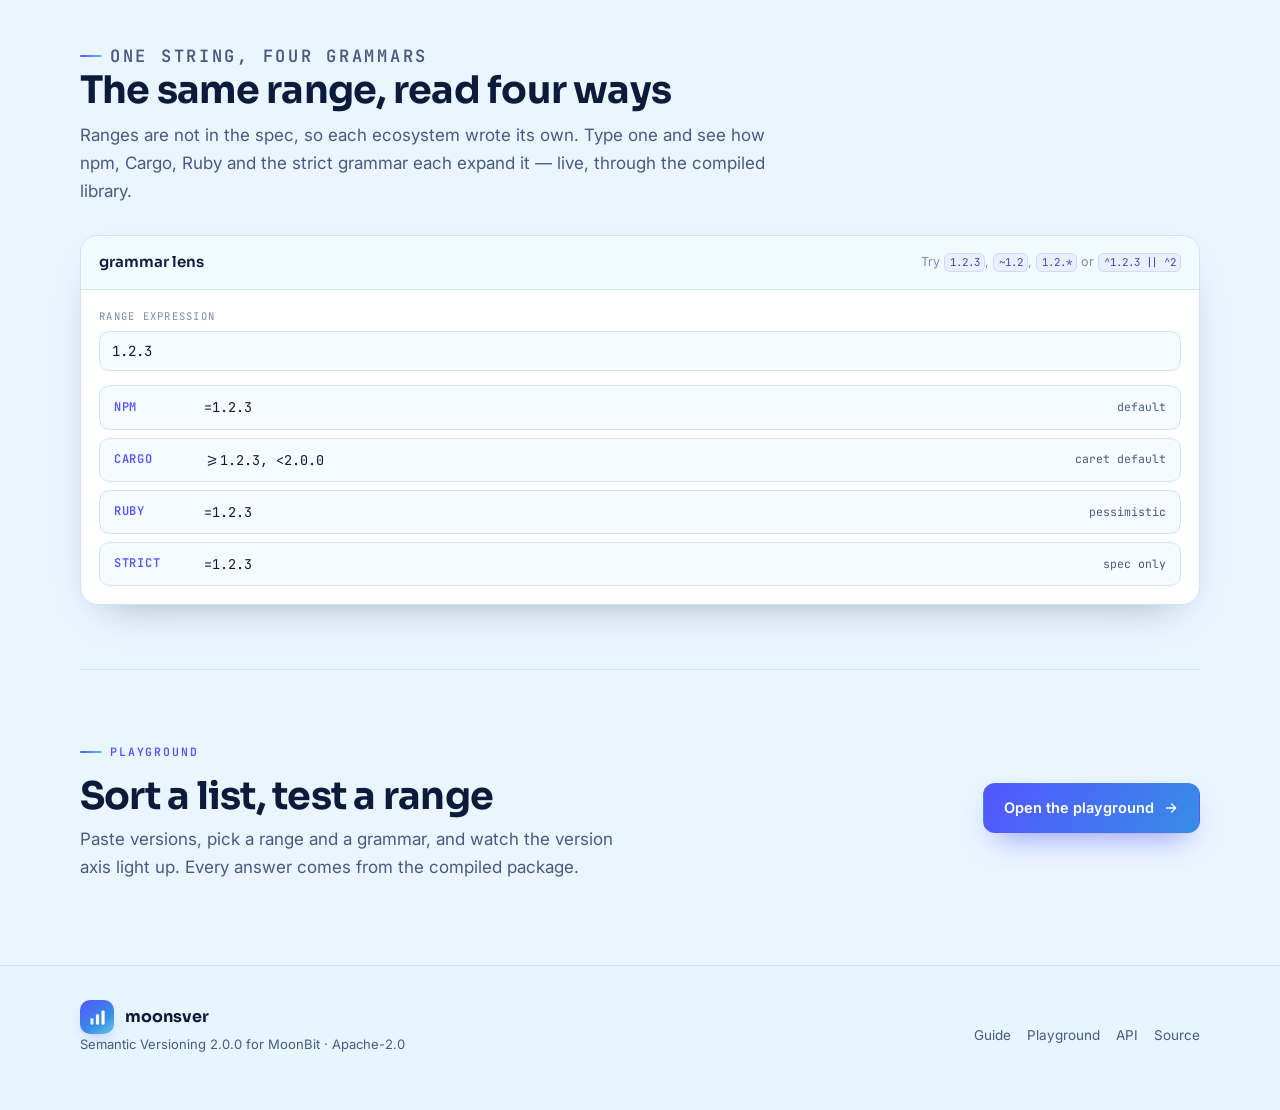
==== commit 412db745: "fix(docs): make the header icons one set, and keep them out of the menu sheet. The GitHub mark is a " ====
--- a/docs/index.html
+++ b/docs/index.html
@@ -26,10 +26,12 @@
       </span>
     </a>
     <nav class="topnav" aria-label="Primary">
-      <a class="navlink" href="./" aria-current="page">Home</a>
-      <a class="navlink" href="guide.html">Guide</a>
-      <a class="navlink" href="play.html">Playground</a>
-      <a class="navlink" href="api.html">API</a>
+      <div class="nav-links">
+        <a class="navlink" href="./" aria-current="page">Home</a>
+        <a class="navlink" href="guide.html">Guide</a>
+        <a class="navlink" href="play.html">Playground</a>
+        <a class="navlink" href="api.html">API</a>
+      </div>
       <a class="gh" href="https://github.com/moonbitstack/moonsver" aria-label="Source on GitHub" title="Source on GitHub">
         <svg viewBox="0 0 16 16" aria-hidden="true"><path fill="currentColor" d="M8 0C3.58 0 0 3.58 0 8a8 8 0 0 0 5.47 7.59c.4.07.55-.17.55-.38v-1.33c-2.23.48-2.7-1.07-2.7-1.07-.36-.92-.89-1.17-.89-1.17-.73-.5.06-.49.06-.49.8.06 1.23.83 1.23.83.72 1.22 1.88.87 2.34.66.07-.52.28-.87.5-1.07-1.78-.2-3.65-.89-3.65-3.95 0-.87.31-1.59.82-2.15-.08-.2-.36-1.02.08-2.12 0 0 .67-.21 2.2.82a7.6 7.6 0 0 1 4 0c1.53-1.04 2.2-.82 2.2-.82.44 1.1.16 1.92.08 2.12.51.56.82 1.27.82 2.15 0 3.07-1.87 3.75-3.65 3.95.29.25.54.73.54 1.48v2.2c0 .21.15.46.55.38A8 8 0 0 0 16 8c0-4.42-3.58-8-8-8Z"/></svg>
       </a>
@@ -38,7 +40,7 @@
         <svg class="i-moon" viewBox="0 0 24 24" fill="none" stroke="currentColor" stroke-width="2" stroke-linecap="round" stroke-linejoin="round"><path d="M21 12.8A9 9 0 1 1 11.2 3a7 7 0 0 0 9.8 9.8Z"/></svg>
       </button>
       <button class="menu-btn theme-btn" type="button" aria-expanded="false" aria-label="Menu">
-        <svg viewBox="0 0 24 24" fill="none" stroke="currentColor" stroke-width="2" stroke-linecap="round"><path d="M4 7h16M4 12h16M4 17h16"/></svg>
+        <svg viewBox="0 0 24 24" fill="none" stroke="currentColor" stroke-width="2" stroke-linecap="round"><path d="M3 7.5h18M3 12h18M3 16.5h18"/></svg>
       </button>
     </nav>
   </div>
@@ -201,6 +203,7 @@
   </div>
 </footer>
 
+<script src="assets/site.js"></script>
 <script type="module">
   const esc = (s) => String(s).replace(/[&<>]/g, (c) => (c === "&" ? "&amp;" : c === "<" ? "&lt;" : ">"));
   let engine = null;
--- a/docs/assets/site.css
+++ b/docs/assets/site.css
@@ -164,10 +164,12 @@
 .brand-name { font-family: var(--display); font-weight: 700; font-size: 20px; letter-spacing: -.02em; }
 .brand-tag { font-size: 11.5px; color: var(--ink-soft); letter-spacing: .01em; margin-top: 2px; }
 
-.topnav { display: flex; align-items: center; gap: 4px; flex-wrap: wrap; }
+.topnav { display: flex; align-items: center; gap: 8px; flex-wrap: wrap; }
+.nav-links { display: flex; align-items: center; gap: 4px; margin-right: 4px; }
 .topnav a {
   color: var(--ink-soft); font-size: 14px; font-weight: 500;
-  padding: 8px 12px; border-radius: 9px; transition: background .15s ease, color .15s ease;
+  line-height: 22px; padding: 8px 12px; border-radius: 9px;
+  transition: background .15s ease, color .15s ease;
 }
 .topnav a:hover { color: var(--ink); background: color-mix(in oklab, var(--accent) 9%, transparent); text-decoration: none; }
 .topnav a[aria-current="page"] { color: var(--accent); background: color-mix(in oklab, var(--accent) 12%, transparent); }
@@ -177,16 +179,20 @@
   background: var(--surface);
 }
 .topnav .gh:hover { border-color: var(--accent); color: var(--accent); background: var(--surface); }
-.topnav .gh svg { width: 18px; height: 18px; }
+.topnav .gh svg { width: 17px; height: 17px; }
 .theme-btn {
   display: inline-grid; place-items: center; width: 38px; height: 38px; padding: 0;
   border: 1px solid var(--line); border-radius: 10px; cursor: pointer;
   background: var(--surface); color: var(--ink-soft);
 }
 .theme-btn:hover { border-color: var(--accent); color: var(--accent); }
-.theme-btn svg { width: 17px; height: 17px; }
-.theme-btn .i-sun { display: none; }
-.theme-btn .i-moon { display: block; }
+/* Stroked glyphs read smaller than a solid mark in the same box, so they get a
+   wider box and a lighter stroke: the three controls then look like one set. */
+.theme-btn svg { width: 22px; height: 22px; stroke-width: 1.6; }
+/* The sun's rays reach the edge of its box while the crescent sits inside its
+   own, so each gets the width that leaves the same amount of ink. */
+.theme-btn .i-sun { width: 20px; height: 20px; display: none; }
+.theme-btn .i-moon { width: 22px; height: 22px; display: block; }
 :root[data-theme="dark"] .theme-btn .i-sun { display: block; }
 :root[data-theme="dark"] .theme-btn .i-moon { display: none; }
 .menu-btn { display: none; }
@@ -439,7 +445,7 @@
   padding: 10px 12px; outline: none; transition: border-color .15s ease, box-shadow .15s ease;
 }
 .input:focus-visible, .select:focus-visible, .textarea:focus-visible { border-color: var(--accent); box-shadow: var(--glow); }
-.textarea { min-height: 118px; resize: vertical; line-height: 1.55; }
+.textarea { min-height: 196px; resize: vertical; line-height: 1.55; }
 .select { appearance: none; background-image: linear-gradient(45deg, transparent 50%, var(--ink-soft) 50%), linear-gradient(135deg, var(--ink-soft) 50%, transparent 50%); background-position: calc(100% - 18px) 17px, calc(100% - 13px) 17px; background-size: 5px 5px; background-repeat: no-repeat; padding-right: 34px; }
 
 .result {
@@ -482,14 +488,14 @@
 .axis-caption .legend .on i { background: var(--accent); box-shadow: 0 0 0 3px color-mix(in oklab, var(--accent) 22%, transparent); }
 .axis-caption .legend .off i { background: color-mix(in oklab, var(--no) 60%, transparent); }
 
-.axis { position: relative; height: 132px; margin: 6px 10px 0; }
-.axis-line { position: absolute; left: 0; right: 0; top: 64px; height: 2px; background: linear-gradient(90deg, color-mix(in oklab, var(--line-strong) 60%, transparent), color-mix(in oklab, var(--line-strong) 60%, transparent)); border-radius: 2px; }
-.axis-band { position: absolute; top: 60px; height: 10px; border-radius: 6px; background: linear-gradient(90deg, color-mix(in oklab, var(--accent) 70%, transparent), color-mix(in oklab, var(--accent-3) 75%, transparent)); opacity: .9; }
-.axis-tick { position: absolute; top: 50px; transform: translateX(-50%); text-align: center; width: 0; }
-.axis-tick .bar { width: 2px; height: 16px; margin: 0 auto; border-radius: 2px; background: color-mix(in oklab, var(--no) 55%, transparent); }
-.axis-tick .dot { width: 11px; height: 11px; border-radius: 50%; margin: 3px auto 0; background: color-mix(in oklab, var(--no) 55%, transparent); border: 2px solid var(--surface); }
-.axis-tick .lab { position: absolute; left: 50%; top: 40px; transform: translateX(-50%) rotate(-32deg); transform-origin: top center; font-family: var(--mono); font-size: 11px; color: var(--ink-faint); white-space: nowrap; }
-.axis-tick.on .bar { background: var(--accent); }
+.axis { position: relative; height: 124px; margin: 10px 10px 0; }
+.axis-line { position: absolute; left: 0; right: 0; top: 56px; height: 2px; background: linear-gradient(90deg, color-mix(in oklab, var(--line-strong) 60%, transparent), color-mix(in oklab, var(--line-strong) 60%, transparent)); border-radius: 2px; }
+.axis-band { position: absolute; top: 52px; height: 10px; border-radius: 6px; background: linear-gradient(90deg, color-mix(in oklab, var(--accent) 70%, transparent), color-mix(in oklab, var(--accent-3) 75%, transparent)); opacity: .9; }
+.axis-tick { position: absolute; top: 56px; transform: translateX(-50%); text-align: center; width: 0; }
+.axis-tick .stem { width: 2px; height: 14px; margin: -14px auto 0; border-radius: 2px; background: color-mix(in oklab, var(--no) 55%, transparent); }
+.axis-tick .dot { width: 11px; height: 11px; border-radius: 50%; margin: -5px auto 0; background: color-mix(in oklab, var(--no) 55%, transparent); border: 2px solid var(--surface); }
+.axis-tick .lab { position: absolute; left: 50%; top: 12px; transform: translateX(-50%) rotate(-32deg); transform-origin: top center; font-family: var(--mono); font-size: 11px; color: var(--ink-faint); white-space: nowrap; }
+.axis-tick.on .stem { background: var(--accent); }
 .axis-tick.on .dot { background: var(--accent); box-shadow: 0 0 0 4px color-mix(in oklab, var(--accent) 18%, transparent); }
 .axis-tick.on .lab { color: var(--ink); font-weight: 600; }
 .axis-empty { text-align: center; color: var(--ink-faint); font-size: 14px; padding: 30px 0; }
@@ -676,16 +682,16 @@
   .lens-row { grid-template-columns: 64px 1fr; }
   .lens-row .mk { display: none; }
   .foot-grid { flex-direction: column; align-items: flex-start; }
-  .topnav .navlink { display: none; }
+  .nav-links { display: none; }
   .menu-btn { display: inline-grid; }
-  .site-header:has(.menu-btn[aria-expanded="true"]) .topnav {
-    position: absolute; top: 100%; left: 0; right: 0;
-    flex-direction: column; align-items: stretch; gap: 2px;
+  /* Only the links fold into the sheet; the icons stay in the bar. */
+  .site-header:has(.menu-btn[aria-expanded="true"]) .nav-links {
+    display: flex; position: absolute; top: 100%; left: 0; right: 0;
+    flex-direction: column; align-items: stretch; gap: 2px; margin: 0;
     padding: 12px 18px 16px; background: var(--surface);
     border-bottom: 1px solid var(--line); box-shadow: var(--shadow);
   }
-  .site-header:has(.menu-btn[aria-expanded="true"]) .topnav .navlink { display: block; }
-  .site-header:has(.menu-btn[aria-expanded="true"]) .topnav .gh { justify-self: start; }
+  .site-header:has(.menu-btn[aria-expanded="true"]) .nav-links .navlink { display: block; }
   .site-header .bar { position: relative; }
 }
 @media (width <= 480px) {
@@ -693,15 +699,15 @@
   .vc-head { flex-wrap: wrap; }
   .cta .btn { flex: 1 1 auto; justify-content: center; }
   .axis-tick .lab { display: none; }
-  .axis { height: 92px; }
-  .axis-line, .axis-band { top: 42px; }
-  .axis-tick { top: 30px; }
-  .axis-tick .lab { top: 34px; }
+  .axis { height: 74px; }
+  .axis-line { top: 40px; }
+  .axis-band { top: 36px; }
+  .axis-tick { top: 40px; }
 }
 
 /* ---- additions: axis max flag, lens labels, small-screen header ---- */
 .axis-tick .maxflag {
-  position: absolute; left: 50%; top: -21px; transform: translateX(-50%);
+  position: absolute; left: 50%; top: -34px; transform: translateX(-50%);
   font-family: var(--mono); font-size: 9.5px; letter-spacing: .1em; text-transform: uppercase;
   color: #fff; background: linear-gradient(120deg, var(--accent), var(--accent-2));
   padding: 1px 7px; border-radius: 20px; white-space: nowrap;
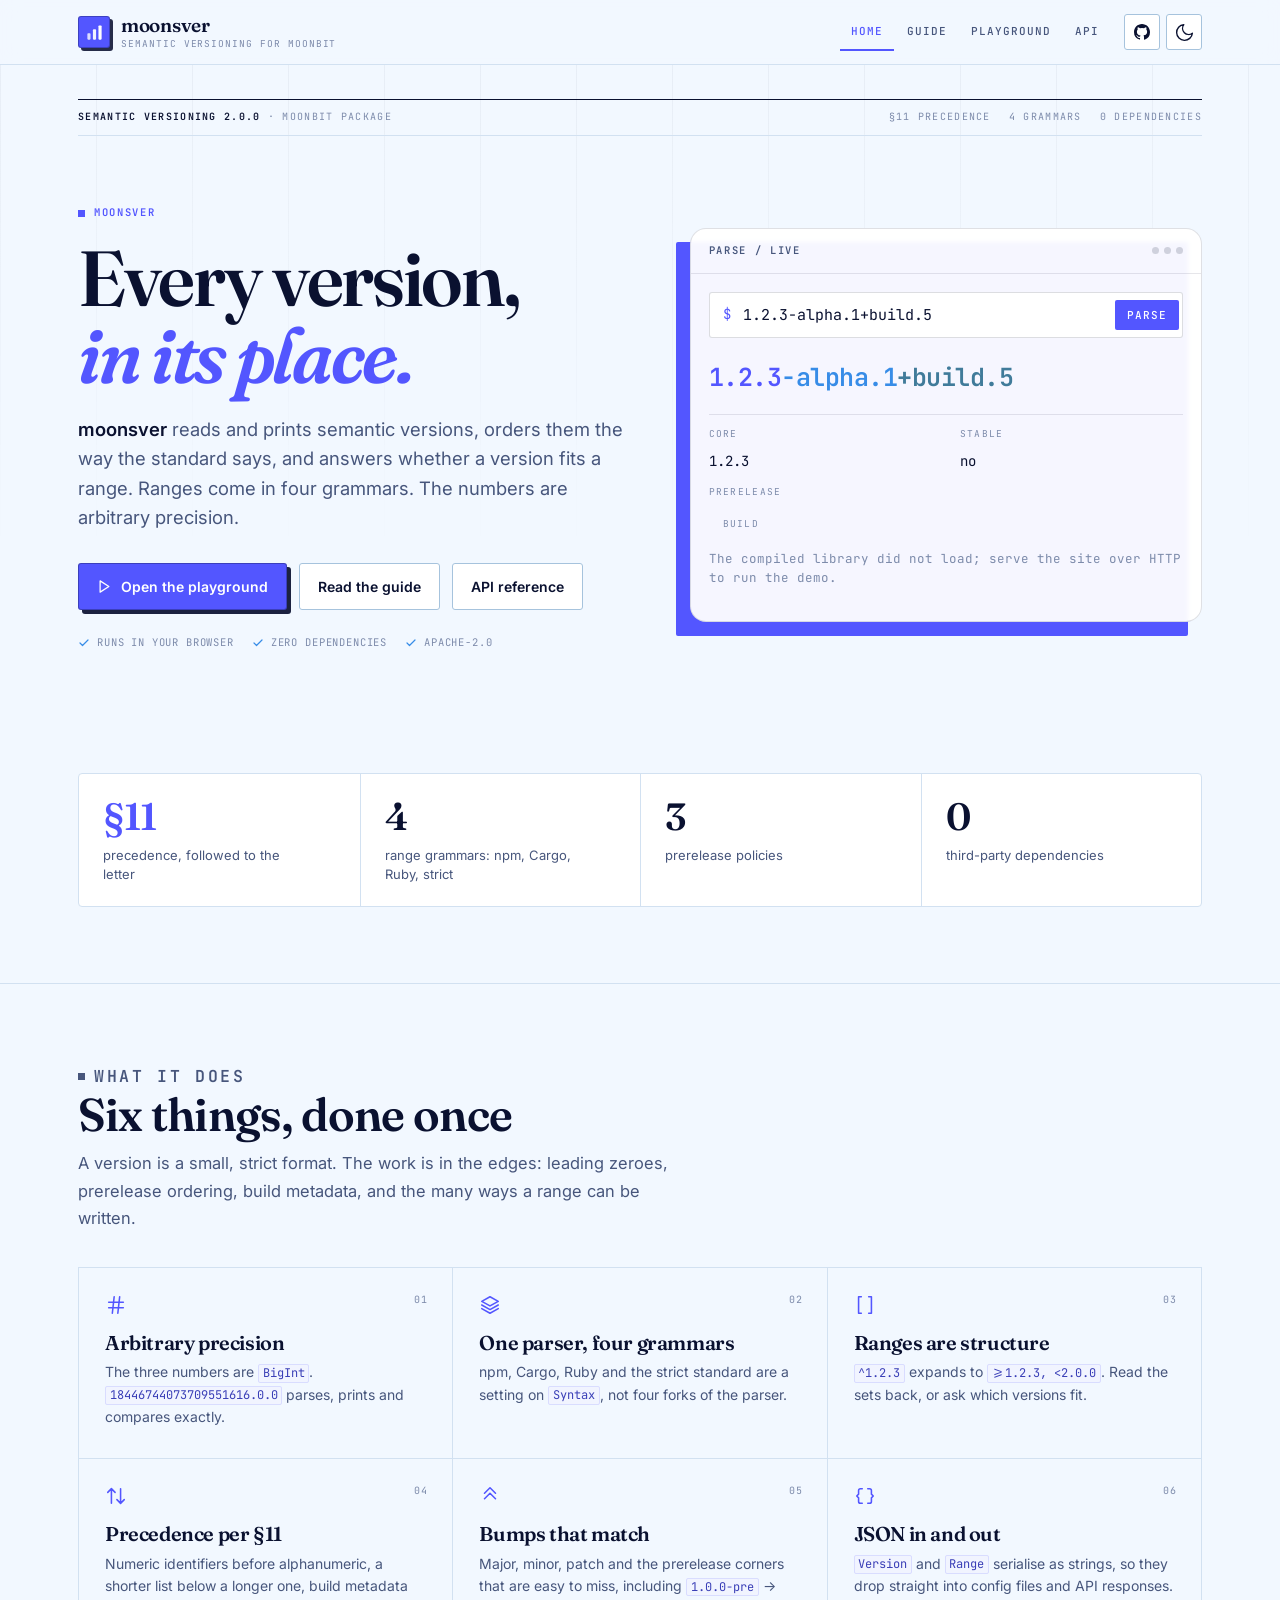
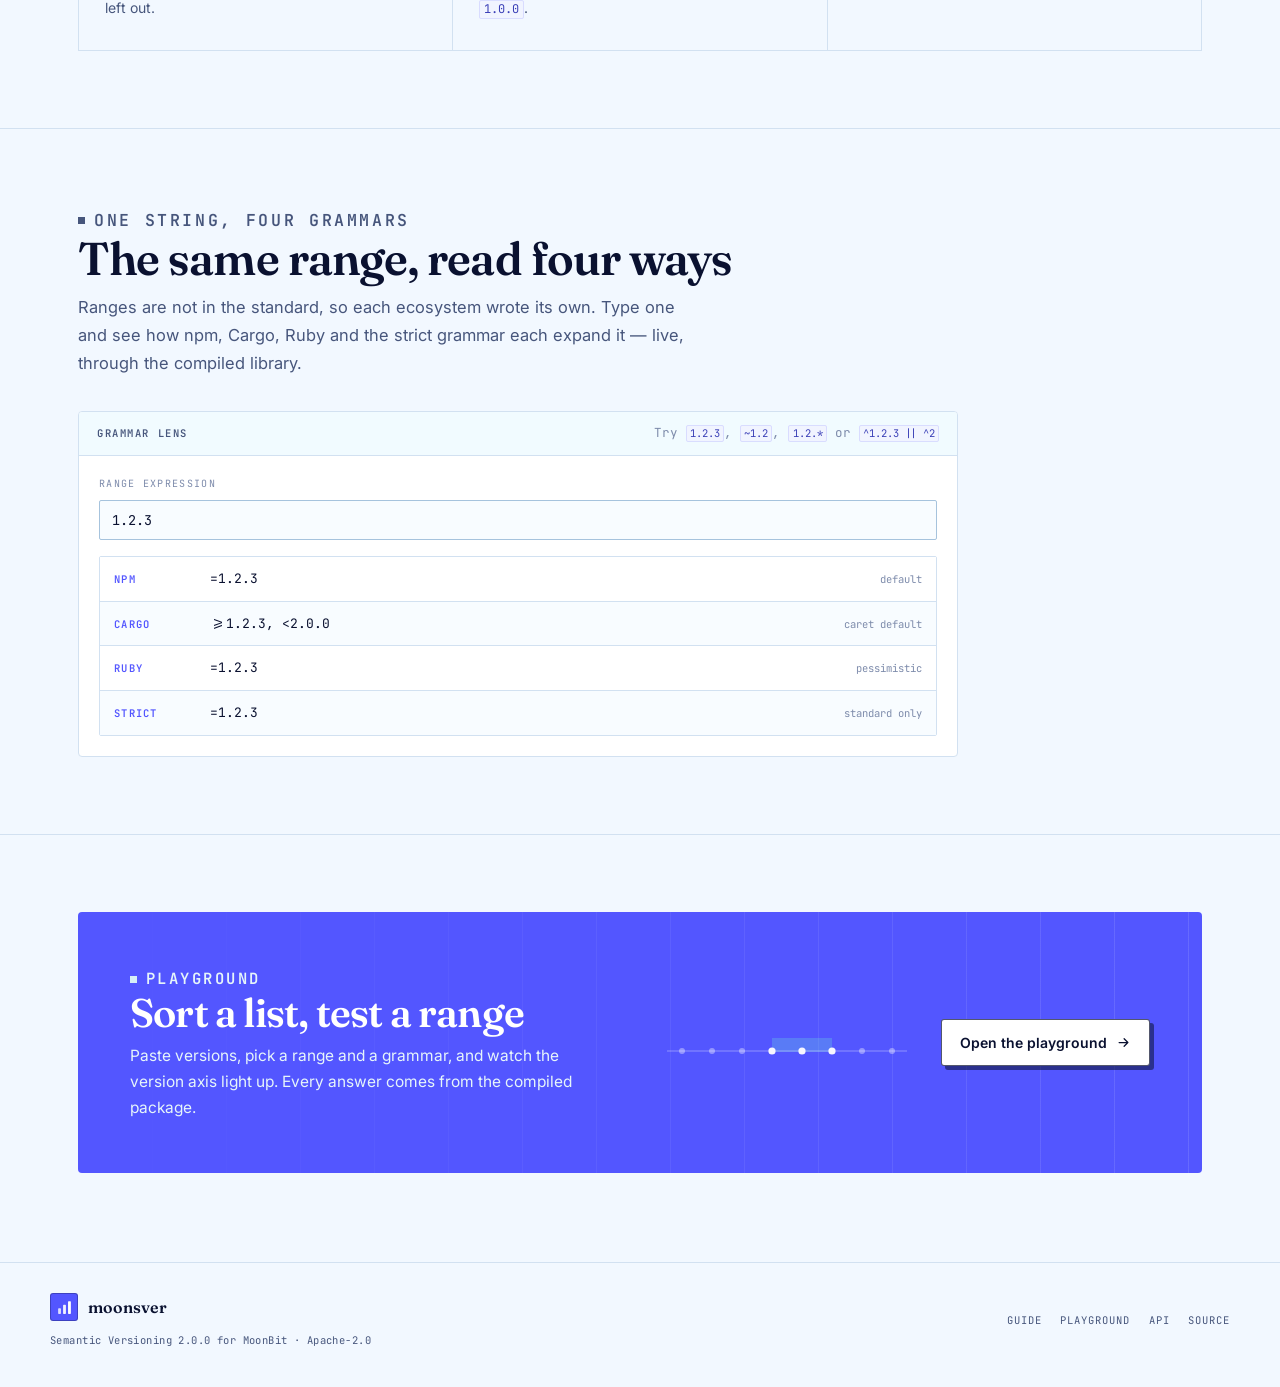
==== commit bf537605: "feat(docs): set the pages like a spec sheet, with notes stacked as two sheets. The old pages were a " ====
--- a/docs/index.html
+++ b/docs/index.html
@@ -7,7 +7,7 @@
 <meta name="description" content="Parse, print, compare and constrain semantic versions in MoonBit. Ranges in npm, Cargo, Ruby or the strict grammar, with arbitrary-precision numbers and no dependencies.">
 <link rel="preconnect" href="https://fonts.googleapis.com">
 <link rel="preconnect" href="https://fonts.gstatic.com" crossorigin>
-<link href="https://fonts.googleapis.com/css2?family=Inter:wght@400;500;600;700&family=JetBrains+Mono:wght@400;500;600;700&family=Sora:wght@400;500;600;700;800&display=swap" rel="stylesheet">
+<link href="https://fonts.googleapis.com/css2?family=Fraunces:ital,opsz,wght@0,9..144,400;0,9..144,600;0,9..144,700;1,9..144,600&family=Inter:wght@400;500;600;700&family=JetBrains+Mono:wght@400;500;600;700&display=swap" rel="stylesheet">
 <link rel="stylesheet" href="assets/site.css">
 <script>try{var q=new URLSearchParams(location.search).get('theme');var t=q||localStorage.getItem('theme');if(t==='dark'||t==='light')document.documentElement.setAttribute('data-theme',t);}catch(e){}</script>
 </head>
@@ -18,7 +18,7 @@
   <div class="bar">
     <a class="brand" href="./" aria-label="moonsver home">
       <span class="brand-mark" aria-hidden="true">
-        <svg viewBox="0 0 24 24" fill="none"><rect x="3" y="13" width="4" height="8" rx="1.3" fill="#fff" opacity=".85"/><rect x="10" y="8" width="4" height="13" rx="1.3" fill="#fff" opacity=".95"/><rect x="17" y="3" width="4" height="18" rx="1.3" fill="#fff"/></svg>
+        <svg viewBox="0 0 24 24" fill="none"><rect x="3" y="13" width="4" height="8" rx="1" fill="#fff" opacity=".8"/><rect x="10" y="8" width="4" height="13" rx="1" fill="#fff" opacity=".92"/><rect x="17" y="3" width="4" height="18" rx="1" fill="#fff"/></svg>
       </span>
       <span class="brand-text">
         <span class="brand-name">moonsver</span>
@@ -47,140 +47,175 @@
 </header>
 
 <main id="main">
-  <section class="hero wrap">
-    <div class="hero-grid">
-      <div class="hero-copy">
-        <p class="eyebrow">Semantic Versioning 2.0.0 · MoonBit</p>
-        <h1>Every version,<br><span class="grad">in its place.</span></h1>
-        <p class="lede">
-          <strong>moonsver</strong> parses and prints semantic versions, orders them by the
-          spec's precedence, and tests ranges written in npm, Cargo, Ruby or the strict
-          grammar. The numbers are arbitrary precision. Nothing else is required.
-        </p>
-        <div class="cta">
-          <a class="btn primary" href="play.html">
-            <svg viewBox="0 0 24 24" fill="none" stroke="currentColor" stroke-width="2" stroke-linecap="round" stroke-linejoin="round"><path d="M5 3l14 9-14 9V3Z"/></svg>
-            Open the playground
-          </a>
-          <a class="btn ghost" href="guide.html">Read the guide</a>
-          <a class="btn ghost" href="api.html">API reference</a>
-        </div>
-        <p class="hero-note">
-          <span><svg viewBox="0 0 24 24" fill="none" stroke="currentColor" stroke-width="2" stroke-linecap="round" stroke-linejoin="round"><path d="M20 6 9 17l-5-5"/></svg> Runs in your browser</span>
-          <span><svg viewBox="0 0 24 24" fill="none" stroke="currentColor" stroke-width="2" stroke-linecap="round" stroke-linejoin="round"><path d="M20 6 9 17l-5-5"/></svg> Zero dependencies</span>
-          <span><svg viewBox="0 0 24 24" fill="none" stroke="currentColor" stroke-width="2" stroke-linecap="round" stroke-linejoin="round"><path d="M20 6 9 17l-5-5"/></svg> Apache-2.0</span>
-        </p>
-      </div>
-
-      <div class="version-card" id="vcCard">
-        <div class="vc-head">
-          <span class="ttl">parse · live</span>
-          <span class="dotrow" aria-hidden="true"><i></i><i></i><i></i></span>
-        </div>
-        <div class="vc-body">
-          <div class="field">
-            <span class="prompt" aria-hidden="true">$</span>
-            <input id="verIn" type="text" value="1.2.3-alpha.1+build.5" spellcheck="false" autocomplete="off" aria-label="Version string to parse">
-            <button class="go" id="verGo" type="button">parse</button>
+  <section class="hero">
+    <div class="wrap">
+      <div class="spec-strip">
+        <span><b>Semantic Versioning 2.0.0</b> · MoonBit package</span>
+        <span class="strip-right">
+          <span>§11 precedence</span>
+          <span>4 grammars</span>
+          <span>0 dependencies</span>
+        </span>
+      </div>
+
+      <div class="hero-grid">
+        <div class="hero-copy">
+          <p class="eyebrow">moonsver</p>
+          <h1>Every version,<br><em>in its place.</em></h1>
+          <p class="lede">
+            <strong>moonsver</strong> reads and prints semantic versions, orders them the way
+            the standard says, and answers whether a version fits a range. Ranges come in
+            four grammars. The numbers are arbitrary precision.
+          </p>
+          <div class="cta">
+            <a class="btn primary" href="play.html">
+              <svg viewBox="0 0 24 24" fill="none" stroke="currentColor" stroke-width="2" stroke-linecap="round" stroke-linejoin="round"><path d="M5 3l14 9-14 9V3Z"/></svg>
+              Open the playground
+            </a>
+            <a class="btn ghost" href="guide.html">Read the guide</a>
+            <a class="btn ghost" href="api.html">API reference</a>
           </div>
-          <div class="vc-ver" id="vcVer"><span class="core">1.2.3</span><span class="pre">-alpha.1</span><span class="build">+build.5</span></div>
-          <div class="fields">
-            <div class="fld"><span class="k">core</span><span class="v" id="fCore">1.2.3</span></div>
-            <div class="fld"><span class="k">stable</span><span class="v" id="fStable">no</span></div>
-            <div class="fld" style="grid-column:1/-1"><span class="k">prerelease</span><span class="chips" id="fPre"></span></div>
-            <div class="fld" style="grid-column:1/-1"><span class="k">build</span><span class="chips" id="fBuild"></span></div>
+          <ul class="hero-note">
+            <li><svg viewBox="0 0 24 24" fill="none" stroke="currentColor" stroke-width="2.4" stroke-linecap="round" stroke-linejoin="round"><path d="M20 6 9 17l-5-5"/></svg> Runs in your browser</li>
+            <li><svg viewBox="0 0 24 24" fill="none" stroke="currentColor" stroke-width="2.4" stroke-linecap="round" stroke-linejoin="round"><path d="M20 6 9 17l-5-5"/></svg> Zero dependencies</li>
+            <li><svg viewBox="0 0 24 24" fill="none" stroke="currentColor" stroke-width="2.4" stroke-linecap="round" stroke-linejoin="round"><path d="M20 6 9 17l-5-5"/></svg> Apache-2.0</li>
+          </ul>
+        </div>
+
+        <div class="stack">
+          <div class="version-card" id="vcCard">
+            <div class="vc-head">
+              <span class="ttl">parse / live</span>
+              <span class="dotrow" aria-hidden="true"><i></i><i></i><i></i></span>
+            </div>
+            <div class="vc-body">
+              <div class="field">
+                <span class="prompt" aria-hidden="true">$</span>
+                <input id="verIn" type="text" value="1.2.3-alpha.1+build.5" spellcheck="false" autocomplete="off" aria-label="Version string to parse">
+                <button class="go" id="verGo" type="button">parse</button>
+              </div>
+              <div class="vc-ver" id="vcVer"><span class="core">1.2.3</span><span class="pre">-alpha.1</span><span class="build">+build.5</span></div>
+              <div class="fields">
+                <div class="fld"><span class="k">core</span><span class="v" id="fCore">1.2.3</span></div>
+                <div class="fld"><span class="k">stable</span><span class="v" id="fStable">no</span></div>
+                <div class="fld" style="grid-column:1/-1"><span class="k">prerelease</span><span class="chips" id="fPre"></span></div>
+                <div class="fld" style="grid-column:1/-1"><span class="k">build</span><span class="chips" id="fBuild"></span></div>
+              </div>
+              <p class="hint" id="vcHint">Parsed by the compiled library · precedence ignores build metadata.</p>
+            </div>
           </div>
-          <p class="hint" id="vcHint">The page calls the library compiled to JavaScript — the same code the package ships.</p>
-        </div>
-      </div>
-    </div>
-  </section>
-
-  <section class="section wrap">
-    <div class="stats">
-      <div class="stat"><div class="n">§11</div><div class="l">precedence, implemented to the letter</div></div>
-      <div class="stat"><div class="n">4</div><div class="l">range grammars: npm, Cargo, Ruby, strict</div></div>
-      <div class="stat"><div class="n">3</div><div class="l">prerelease policies</div></div>
-      <div class="stat"><div class="n">0</div><div class="l">third-party dependencies</div></div>
-    </div>
-  </section>
-
-  <section class="section wrap">
-    <div class="section-head">
-      <p class="eyebrow">What it does</p>
-      <h2>Six things, done once</h2>
-      <p>A version is a small, strict format. The work is in the edges: leading zeroes, prerelease ordering, build metadata, and the many ways a range can be written.</p>
-    </div>
-    <div class="features">
-      <article class="feature">
-        <div class="ic"><svg viewBox="0 0 24 24" fill="none" stroke="currentColor" stroke-width="1.8" stroke-linecap="round"><path d="M4 9h16M4 15h16M10 3 8 21M16 3l-2 18"/></svg></div>
-        <h3>Arbitrary precision</h3>
-        <p>The three numbers are <code>BigInt</code>. <code>18446744073709551616.0.0</code> parses, prints and compares exactly.</p>
-      </article>
-      <article class="feature">
-        <div class="ic"><svg viewBox="0 0 24 24" fill="none" stroke="currentColor" stroke-width="1.8" stroke-linecap="round" stroke-linejoin="round"><path d="m12 3 9 5-9 5-9-5 9-5Z"/><path d="m3 12 9 5 9-5"/><path d="m3 16 9 5 9-5"/></svg></div>
-        <h3>One parser, four grammars</h3>
-        <p>npm, Cargo, Ruby and the strict spec are a setting on <code>Syntax</code>, not four forks of the parser.</p>
-      </article>
-      <article class="feature">
-        <div class="ic"><svg viewBox="0 0 24 24" fill="none" stroke="currentColor" stroke-width="1.8" stroke-linecap="round" stroke-linejoin="round"><path d="M8 3H5v18h3M16 3h3v18h-3"/></svg></div>
-        <h3>Ranges are structure</h3>
-        <p><code>^1.2.3</code> expands to <code>&gt;=1.2.3, &lt;2.0.0</code>. Read the sets back, or ask which versions fit.</p>
-      </article>
-      <article class="feature">
-        <div class="ic"><svg viewBox="0 0 24 24" fill="none" stroke="currentColor" stroke-width="1.8" stroke-linecap="round" stroke-linejoin="round"><path d="M7 4v16M3 8l4-4 4 4M17 20V4M13 16l4 4 4-4"/></svg></div>
-        <h3>Precedence per §11</h3>
-        <p>Numeric identifiers before alphanumeric, a shorter list below a longer one, build metadata left out.</p>
-      </article>
-      <article class="feature">
-        <div class="ic"><svg viewBox="0 0 24 24" fill="none" stroke="currentColor" stroke-width="1.8" stroke-linecap="round" stroke-linejoin="round"><path d="m6 15 6-6 6 6M6 9l6-6 6 6"/></svg></div>
-        <h3>Bumps that match</h3>
-        <p>Major, minor, patch and the prerelease corners that are easy to miss, including <code>1.0.0-pre</code> → <code>1.0.0</code>.</p>
-      </article>
-      <article class="feature">
-        <div class="ic"><svg viewBox="0 0 24 24" fill="none" stroke="currentColor" stroke-width="1.8" stroke-linecap="round" stroke-linejoin="round"><path d="M9 4H7a2 2 0 0 0-2 2v4l-2 2 2 2v4a2 2 0 0 0 2 2h2M15 4h2a2 2 0 0 1 2 2v4l2 2-2 2v4a2 2 0 0 1-2 2h-2"/></svg></div>
-        <h3>JSON in and out</h3>
-        <p><code>Version</code> and <code>Range</code> serialise as strings, so they drop straight into config files and API responses.</p>
-      </article>
-    </div>
-  </section>
-
-  <section class="section wrap">
-    <div class="section-head">
-      <p class="eyebrow">One string, four grammars</p>
-      <h2>The same range, read four ways</h2>
-      <p>Ranges are not in the spec, so each ecosystem wrote its own. Type one and see how npm, Cargo, Ruby and the strict grammar each expand it — live, through the compiled library.</p>
-    </div>
-    <div class="panel">
-      <div class="panel-head">
-        <span class="ttl">grammar lens</span>
-        <span class="hint" style="margin:0">Try <code>1.2.3</code>, <code>~1.2</code>, <code>1.2.*</code> or <code>^1.2.3 || ^2</code></span>
-      </div>
-      <div class="panel-body">
-        <div class="control" style="margin-bottom:14px">
-          <label for="lensIn">Range expression</label>
-          <input class="input" id="lensIn" type="text" value="1.2.3" spellcheck="false" autocomplete="off">
-        </div>
-        <div class="lens" id="lens">
-          <div class="lens-row"><span class="syn">npm</span><span class="out" id="lens-npm">=1.2.3</span><span class="mk">default</span></div>
-          <div class="lens-row"><span class="syn">cargo</span><span class="out" id="lens-cargo">>=1.2.3, &lt;2.0.0</span><span class="mk">caret default</span></div>
-          <div class="lens-row"><span class="syn">ruby</span><span class="out" id="lens-ruby">=1.2.3</span><span class="mk">pessimistic</span></div>
-          <div class="lens-row"><span class="syn">strict</span><span class="out" id="lens-strict">=1.2.3</span><span class="mk">spec only</span></div>
-        </div>
-      </div>
-    </div>
-  </section>
-
-  <section class="section wrap">
-    <div class="cta" style="justify-content:space-between;align-items:center;gap:24px;flex-wrap:wrap">
-      <div style="max-width:560px">
-        <p class="eyebrow">Playground</p>
-        <h2 style="margin-bottom:8px">Sort a list, test a range</h2>
-        <p class="lede" style="font-size:17px;margin:0">Paste versions, pick a range and a grammar, and watch the version axis light up. Every answer comes from the compiled package.</p>
-      </div>
-      <a class="btn primary" href="play.html">Open the playground
-        <svg viewBox="0 0 24 24" fill="none" stroke="currentColor" stroke-width="2" stroke-linecap="round" stroke-linejoin="round"><path d="M5 12h14M13 6l6 6-6 6"/></svg>
-      </a>
+        </div>
+      </div>
+    </div>
+  </section>
+
+  <section class="section">
+    <div class="wrap">
+      <div class="stats">
+        <div class="stat"><div class="n">§11</div><div class="l">precedence, followed to the letter</div></div>
+        <div class="stat"><div class="n">4</div><div class="l">range grammars: npm, Cargo, Ruby, strict</div></div>
+        <div class="stat"><div class="n">3</div><div class="l">prerelease policies</div></div>
+        <div class="stat"><div class="n">0</div><div class="l">third-party dependencies</div></div>
+      </div>
+    </div>
+  </section>
+
+  <section class="section">
+    <div class="wrap">
+      <div class="section-head">
+        <p class="eyebrow">What it does</p>
+        <h2>Six things, done once</h2>
+        <p>A version is a small, strict format. The work is in the edges: leading zeroes,
+          prerelease ordering, build metadata, and the many ways a range can be written.</p>
+      </div>
+      <div class="features">
+        <article class="feature">
+          <div class="ic"><svg viewBox="0 0 24 24" fill="none" stroke="currentColor" stroke-width="1.7" stroke-linecap="round"><path d="M4 9h16M4 15h16M10 3 8 21M16 3l-2 18"/></svg></div>
+          <h3>Arbitrary precision</h3>
+          <p>The three numbers are <code>BigInt</code>. <code>18446744073709551616.0.0</code> parses, prints and compares exactly.</p>
+        </article>
+        <article class="feature">
+          <div class="ic"><svg viewBox="0 0 24 24" fill="none" stroke="currentColor" stroke-width="1.7" stroke-linecap="round" stroke-linejoin="round"><path d="m12 3 9 5-9 5-9-5 9-5Z"/><path d="m3 12 9 5 9-5"/><path d="m3 16 9 5 9-5"/></svg></div>
+          <h3>One parser, four grammars</h3>
+          <p>npm, Cargo, Ruby and the strict standard are a setting on <code>Syntax</code>, not four forks of the parser.</p>
+        </article>
+        <article class="feature">
+          <div class="ic"><svg viewBox="0 0 24 24" fill="none" stroke="currentColor" stroke-width="1.7" stroke-linecap="round" stroke-linejoin="round"><path d="M8 3H5v18h3M16 3h3v18h-3"/></svg></div>
+          <h3>Ranges are structure</h3>
+          <p><code>^1.2.3</code> expands to <code>&gt;=1.2.3, &lt;2.0.0</code>. Read the sets back, or ask which versions fit.</p>
+        </article>
+        <article class="feature">
+          <div class="ic"><svg viewBox="0 0 24 24" fill="none" stroke="currentColor" stroke-width="1.7" stroke-linecap="round" stroke-linejoin="round"><path d="M7 4v16M3 8l4-4 4 4M17 20V4M13 16l4 4 4-4"/></svg></div>
+          <h3>Precedence per §11</h3>
+          <p>Numeric identifiers before alphanumeric, a shorter list below a longer one, build metadata left out.</p>
+        </article>
+        <article class="feature">
+          <div class="ic"><svg viewBox="0 0 24 24" fill="none" stroke="currentColor" stroke-width="1.7" stroke-linecap="round" stroke-linejoin="round"><path d="m6 15 6-6 6 6M6 9l6-6 6 6"/></svg></div>
+          <h3>Bumps that match</h3>
+          <p>Major, minor, patch and the prerelease corners that are easy to miss, including <code>1.0.0-pre</code> → <code>1.0.0</code>.</p>
+        </article>
+        <article class="feature">
+          <div class="ic"><svg viewBox="0 0 24 24" fill="none" stroke="currentColor" stroke-width="1.7" stroke-linecap="round" stroke-linejoin="round"><path d="M9 4H7a2 2 0 0 0-2 2v4l-2 2 2 2v4a2 2 0 0 0 2 2h2M15 4h2a2 2 0 0 1 2 2v4l2 2-2 2v4a2 2 0 0 1-2 2h-2"/></svg></div>
+          <h3>JSON in and out</h3>
+          <p><code>Version</code> and <code>Range</code> serialise as strings, so they drop straight into config files and API responses.</p>
+        </article>
+      </div>
+    </div>
+  </section>
+
+  <section class="section">
+    <div class="wrap">
+      <div class="section-head">
+        <p class="eyebrow">One string, four grammars</p>
+        <h2>The same range, read four ways</h2>
+        <p>Ranges are not in the standard, so each ecosystem wrote its own. Type one and see
+          how npm, Cargo, Ruby and the strict grammar each expand it — live, through the
+          compiled library.</p>
+      </div>
+      <div class="panel lens-panel">
+        <div class="panel-head">
+          <span class="ttl">grammar lens</span>
+          <span class="hint" style="margin:0">Try <code>1.2.3</code>, <code>~1.2</code>, <code>1.2.*</code> or <code>^1.2.3 || ^2</code></span>
+        </div>
+        <div class="panel-body">
+          <div class="control" style="margin-bottom:16px">
+            <label for="lensIn">Range expression</label>
+            <input class="input" id="lensIn" type="text" value="1.2.3" spellcheck="false" autocomplete="off">
+          </div>
+          <div class="lens" id="lens">
+            <div class="lens-row"><span class="syn">npm</span><span class="out" id="lens-npm">=1.2.3</span><span class="mk">default</span></div>
+            <div class="lens-row"><span class="syn">cargo</span><span class="out" id="lens-cargo">&gt;=1.2.3, &lt;2.0.0</span><span class="mk">caret default</span></div>
+            <div class="lens-row"><span class="syn">ruby</span><span class="out" id="lens-ruby">=1.2.3</span><span class="mk">pessimistic</span></div>
+            <div class="lens-row"><span class="syn">strict</span><span class="out" id="lens-strict">=1.2.3</span><span class="mk">standard only</span></div>
+          </div>
+        </div>
+      </div>
+    </div>
+  </section>
+
+  <section class="section">
+    <div class="wrap">
+      <div class="band">
+        <div class="band-copy">
+          <p class="eyebrow">Playground</p>
+          <h2>Sort a list, test a range</h2>
+          <p>Paste versions, pick a range and a grammar, and watch the version axis light up.
+            Every answer comes from the compiled package.</p>
+        </div>
+        <svg class="band-art" viewBox="0 0 240 64" aria-hidden="true" fill="none">
+          <rect x="105" y="27" width="60" height="14" fill="#67c6e3" fill-opacity=".35"/>
+          <line x1="0" y1="40" x2="240" y2="40" stroke="#fff" stroke-opacity=".38"/>
+          <g fill="#fff">
+            <circle cx="15" cy="40" r="3" fill-opacity=".4"/><circle cx="45" cy="40" r="3" fill-opacity=".4"/>
+            <circle cx="75" cy="40" r="3" fill-opacity=".4"/>
+            <circle cx="105" cy="40" r="3.6"/><circle cx="135" cy="40" r="3.6"/><circle cx="165" cy="40" r="3.6"/>
+            <circle cx="195" cy="40" r="3" fill-opacity=".4"/><circle cx="225" cy="40" r="3" fill-opacity=".4"/>
+          </g>
+        </svg>
+        <a class="btn onband" href="play.html">Open the playground
+          <svg viewBox="0 0 24 24" fill="none" stroke="currentColor" stroke-width="2" stroke-linecap="round" stroke-linejoin="round"><path d="M5 12h14M13 6l6 6-6 6"/></svg>
+        </a>
+      </div>
     </div>
   </section>
 </main>
@@ -189,7 +224,7 @@
   <div class="wrap foot-grid">
     <div>
       <a class="foot-brand brand" href="./">
-        <span class="brand-mark" aria-hidden="true"><svg viewBox="0 0 24 24" fill="none"><rect x="3" y="13" width="4" height="8" rx="1.3" fill="#fff" opacity=".85"/><rect x="10" y="8" width="4" height="13" rx="1.3" fill="#fff" opacity=".95"/><rect x="17" y="3" width="4" height="18" rx="1.3" fill="#fff"/></svg></span>
+        <span class="brand-mark" aria-hidden="true"><svg viewBox="0 0 24 24" fill="none"><rect x="3" y="13" width="4" height="8" rx="1" fill="#fff" opacity=".8"/><rect x="10" y="8" width="4" height="13" rx="1" fill="#fff" opacity=".92"/><rect x="17" y="3" width="4" height="18" rx="1" fill="#fff"/></svg></span>
         <b>moonsver</b>
       </a>
       <p class="foot-meta">Semantic Versioning 2.0.0 for MoonBit · Apache-2.0</p>
@@ -237,7 +272,7 @@
       const s = document.createElement("span");
       s.className = "chip" + (alt ? " alt" : "");
       s.textContent = "none";
-      s.style.opacity = ".6";
+      s.style.opacity = ".55";
       el.appendChild(s);
       return;
     }
--- a/docs/assets/site.css
+++ b/docs/assets/site.css
@@ -1,6 +1,16 @@
 /* ==========================================================================
-   moonsver — site stylesheet
-   A blue-sky, version-axis design system. Light by default, dark on request.
+   moonsver — a spec sheet in blue
+
+   The library implements a written standard, so the site is set like one:
+   paper, hairline rules, a serif for figures and headlines, and mono for
+   anything a reader might type. Colour comes from the four given blues only.
+
+   Two motifs recur:
+     · the offset sheet — a solid blue card under a translucent white one,
+       the way two pages sit when they are stacked and nudged apart;
+     · the straight edge — where a block has a rule down its left side, that
+       side stays square and only the right corners are rounded, so the rule
+       reads as "|" and never as "(".
    ========================================================================== */
 
 :root {
@@ -10,74 +20,71 @@
   --accent-3: #67c6e3;
   --sky: #dff5ff;
 
-  --paper: #e9f5ff;
-  --paper-2: #dff5ff;
+  --paper: #f2f8ff;
+  --paper-2: #e6f2fd;
   --surface: #ffffff;
-  --surface-2: #f5fbff;
-  --ink: #0d1b3a;
-  --ink-soft: #4a5a7e;
-  --ink-faint: #7b8bab;
-  --line: #cbe3f2;
-  --line-strong: #a9cfe6;
-
-  --yes: #107e94;
-  --no: #7b8bab;
-  --bad: #cf4b5e;
-
-  --code-bg: #0d1b3a;
-  --code-bg-2: #0a1530;
-  --code-ink: #dbe9ff;
-  --code-comment: #8fb0d8;
+  --surface-2: #f8fcff;
+  --ink: #0a1130;
+  --ink-soft: #47567c;
+  --ink-faint: #7d8bab;
+  --line: #d2e1f1;
+  --line-strong: #a6c3dd;
+
+  --yes: #0e7b8d;
+  --no: #7d8bab;
+  --bad: #c14257;
+
+  --code-bg: #0a1130;
+  --code-bg-2: #070c22;
+  --code-ink: #dfe9ff;
+  --code-comment: #8ba6ce;
   --code-accent: #7fd4ea;
 
-  --shadow-sm: 0 2px 6px -2px rgba(13, 27, 58, .12);
-  --shadow: 0 18px 44px -26px rgba(13, 27, 58, .42);
-  --shadow-lg: 0 34px 70px -34px rgba(13, 27, 58, .5);
-  --glow: 0 0 0 1px color-mix(in oklab, var(--accent) 22%, transparent),
-          0 18px 40px -22px color-mix(in oklab, var(--accent) 55%, transparent);
-
-  --display: "Sora", ui-sans-serif, system-ui, -apple-system, "Segoe UI", sans-serif;
+  /* the sheet each stack is printed on */
+  --stack: var(--accent);
+
+  --hard: 4px 4px 0 color-mix(in oklab, var(--ink) 92%, transparent);
+  --hard-sm: 3px 3px 0 color-mix(in oklab, var(--ink) 88%, transparent);
+
+  --display: "Fraunces", ui-serif, Georgia, "Times New Roman", serif;
   --sans: "Inter", ui-sans-serif, system-ui, -apple-system, "Segoe UI", Roboto, sans-serif;
   --mono: "JetBrains Mono", ui-monospace, "SFMono-Regular", Menlo, Consolas, monospace;
 
-  --wrap: 1120px;
-  --radius: 18px;
-  --radius-sm: 12px;
+  --wrap: 1180px;
+  --r: 4px;
+  --r-lg: 16px;
   color-scheme: light;
 }
 
-/* ---- dark theme: written separately, system-driven and toggle-driven ---- */
+/* ---------- dark: midnight paper, same inks ---------- */
 :root[data-theme="dark"] {
-  --paper: #080f22;
-  --paper-2: #0b142b;
-  --surface: #0f1a34;
-  --surface-2: #0c1630;
-  --ink: #e9f1ff;
-  --ink-soft: #a6b6d6;
-  --ink-faint: #7286a8;
-  --line: #1e2c4d;
-  --line-strong: #2a3d66;
-
-  --accent: #8386ff;
+  --paper: #060a18;
+  --paper-2: #0a1226;
+  --surface: #0c1428;
+  --surface-2: #0a1122;
+  --ink: #e9efff;
+  --ink-soft: #a8b7d8;
+  --ink-faint: #7486a8;
+  --line: #1d2a4a;
+  --line-strong: #2c3d63;
+
+  --accent: #8385ff;
   --accent-2: #5aa8f0;
   --accent-3: #7fd4ea;
-  --sky: #0e2036;
+  --sky: #0c1e36;
 
   --yes: #4fd0c0;
-  --no: #7286a8;
+  --no: #7486a8;
   --bad: #ff8a9a;
 
-  --code-bg: #060c1a;
-  --code-bg-2: #040814;
-  --code-ink: #d7e6ff;
+  --code-bg: #04070f;
+  --code-bg-2: #020409;
+  --code-ink: #d8e6ff;
   --code-comment: #7f9bc4;
   --code-accent: #8fe0f2;
 
-  --shadow-sm: 0 2px 6px -2px rgba(0, 0, 0, .5);
-  --shadow: 0 18px 44px -26px rgba(0, 0, 0, .75);
-  --shadow-lg: 0 34px 70px -34px rgba(0, 0, 0, .8);
-  --glow: 0 0 0 1px color-mix(in oklab, var(--accent) 34%, transparent),
-          0 18px 40px -22px color-mix(in oklab, var(--accent) 50%, transparent);
+  --hard: 4px 4px 0 color-mix(in oklab, var(--accent) 40%, #000);
+  --hard-sm: 3px 3px 0 color-mix(in oklab, var(--accent) 34%, #000);
   color-scheme: dark;
 }
 
@@ -85,7 +92,7 @@
 
 html {
   scroll-behavior: smooth;
-  scroll-padding-top: 84px;
+  scroll-padding-top: 86px;
 }
 
 /* ---- custom scrollbars: standard property, then the webkit fallback ---- */
@@ -95,20 +102,16 @@
     scrollbar-color: var(--accent-2) var(--paper-2);
   }
 }
-::-webkit-scrollbar { width: 12px; height: 12px; }
+::-webkit-scrollbar { width: 11px; height: 11px; }
 ::-webkit-scrollbar-track { background: var(--paper-2); }
 ::-webkit-scrollbar-thumb {
-  background: color-mix(in oklab, var(--accent) 72%, var(--accent-2));
+  background: var(--accent-2);
   border: 3px solid var(--paper-2);
-  border-radius: 12px;
+  border-radius: 11px;
 }
 ::-webkit-scrollbar-thumb:hover { background: var(--accent); }
 ::-webkit-scrollbar-button { display: none; }
 ::-webkit-scrollbar-corner { background: transparent; }
-
-pre::-webkit-scrollbar-track { background: var(--code-bg); }
-pre::-webkit-scrollbar-thumb { background: #3c5590; border-color: var(--code-bg); }
-pre::-webkit-scrollbar-thumb:hover { background: #4a67ab; }
 
 body {
   margin: 0;
@@ -116,282 +119,388 @@
   color: var(--ink);
   font-family: var(--sans);
   font-size: 16px;
-  line-height: 1.65;
+  line-height: 1.68;
   -webkit-font-smoothing: antialiased;
   text-rendering: optimizeLegibility;
   overflow-x: clip;
 }
 
+::selection {
+  background: color-mix(in oklab, var(--accent) 26%, transparent);
+  color: var(--ink);
+}
+
 a { color: var(--accent); text-decoration: none; }
-a:hover { text-decoration: underline; text-underline-offset: 2px; }
+a:hover { text-decoration: underline; text-underline-offset: 3px; }
 img, svg { max-width: 100%; }
 .mono { font-family: var(--mono); }
 
+:where(a, button, input, select, textarea, summary):focus-visible {
+  outline: 2px solid var(--accent);
+  outline-offset: 2px;
+}
+
 @media (prefers-reduced-motion: reduce) {
   html { scroll-behavior: auto; }
-  *, *::before, *::after { animation-duration: .001ms !important; transition-duration: .001ms !important; }
+  *, *::before, *::after {
+    animation-duration: .001ms !important;
+    transition-duration: .001ms !important;
+  }
 }
 
 /* ---- skip link ---- */
 .skip {
   position: absolute; left: -999px; top: 8px; z-index: 100;
-  background: var(--surface); color: var(--ink); padding: 10px 16px;
-  border-radius: 10px; border: 1px solid var(--line);
-}
-.skip:focus { left: 16px; }
+  background: var(--ink); color: var(--paper);
+  padding: 10px 16px; border-radius: var(--r);
+  font-family: var(--mono); font-size: 12px;
+}
+.skip:focus { left: 16px; text-decoration: none; }
 
 /* ============================ header ============================ */
 .site-header {
   position: sticky; top: 0; z-index: 50;
-  border-bottom: 1px solid color-mix(in oklab, var(--line) 70%, transparent);
-  background: color-mix(in oklab, var(--paper) 82%, transparent);
-  backdrop-filter: saturate(140%) blur(12px);
+  border-bottom: 1px solid var(--line);
+  background: color-mix(in oklab, var(--paper) 88%, transparent);
+  backdrop-filter: saturate(130%) blur(10px);
 }
 .bar {
-  max-width: var(--wrap); margin: 0 auto; padding: 12px 24px;
-  display: flex; align-items: center; justify-content: space-between; gap: 18px;
+  max-width: var(--wrap); margin: 0 auto; padding: 0 28px;
+  min-height: 64px;
+  display: flex; align-items: center; justify-content: space-between; gap: 20px;
 }
 .brand { display: inline-flex; align-items: center; gap: 11px; color: inherit; }
 .brand:hover { text-decoration: none; }
 .brand-mark {
-  width: 38px; height: 38px; border-radius: 11px; flex: none;
+  width: 32px; height: 32px; flex: none;
   display: grid; place-items: center;
-  background: linear-gradient(145deg, var(--accent), var(--accent-2) 62%, var(--accent-3));
-  box-shadow: 0 8px 18px -10px color-mix(in oklab, var(--accent) 80%, transparent);
-}
-.brand-mark svg { width: 22px; height: 22px; display: block; }
-.brand-text { display: flex; flex-direction: column; line-height: 1.05; }
-.brand-name { font-family: var(--display); font-weight: 700; font-size: 20px; letter-spacing: -.02em; }
-.brand-tag { font-size: 11.5px; color: var(--ink-soft); letter-spacing: .01em; margin-top: 2px; }
-
-.topnav { display: flex; align-items: center; gap: 8px; flex-wrap: wrap; }
-.nav-links { display: flex; align-items: center; gap: 4px; margin-right: 4px; }
-.topnav a {
-  color: var(--ink-soft); font-size: 14px; font-weight: 500;
-  line-height: 22px; padding: 8px 12px; border-radius: 9px;
-  transition: background .15s ease, color .15s ease;
-}
-.topnav a:hover { color: var(--ink); background: color-mix(in oklab, var(--accent) 9%, transparent); text-decoration: none; }
-.topnav a[aria-current="page"] { color: var(--accent); background: color-mix(in oklab, var(--accent) 12%, transparent); }
-.topnav .gh {
-  display: inline-grid; place-items: center; width: 38px; height: 38px; padding: 0;
-  border: 1px solid var(--line); border-radius: 10px; color: var(--ink);
-  background: var(--surface);
-}
-.topnav .gh:hover { border-color: var(--accent); color: var(--accent); background: var(--surface); }
-.topnav .gh svg { width: 17px; height: 17px; }
-.theme-btn {
-  display: inline-grid; place-items: center; width: 38px; height: 38px; padding: 0;
-  border: 1px solid var(--line); border-radius: 10px; cursor: pointer;
-  background: var(--surface); color: var(--ink-soft);
-}
-.theme-btn:hover { border-color: var(--accent); color: var(--accent); }
-/* Stroked glyphs read smaller than a solid mark in the same box, so they get a
-   wider box and a lighter stroke: the three controls then look like one set. */
-.theme-btn svg { width: 22px; height: 22px; stroke-width: 1.6; }
-/* The sun's rays reach the edge of its box while the crescent sits inside its
-   own, so each gets the width that leaves the same amount of ink. */
-.theme-btn .i-sun { width: 20px; height: 20px; display: none; }
-.theme-btn .i-moon { width: 22px; height: 22px; display: block; }
+  border-radius: 3px;
+  background: var(--accent);
+  border: 1px solid color-mix(in oklab, var(--ink) 30%, transparent);
+  box-shadow: var(--hard-sm);
+}
+.brand-mark svg { width: 19px; height: 19px; display: block; }
+.brand-text { display: flex; flex-direction: column; line-height: 1; }
+.brand-name {
+  font-family: var(--display); font-weight: 600; font-size: 19px;
+  letter-spacing: -.015em;
+}
+.brand-tag {
+  font-family: var(--mono); font-size: 9.5px; letter-spacing: .1em;
+  text-transform: uppercase; color: var(--ink-faint); margin-top: 4px;
+}
+
+/* nav reads as a legend on a drawing: mono, tracked out, ruled when current */
+.topnav { display: flex; align-items: center; gap: 6px; flex-wrap: wrap; }
+.nav-links { display: flex; align-items: center; gap: 2px; margin-right: 8px; }
+.topnav a.navlink {
+  color: var(--ink-soft);
+  font-family: var(--mono); font-size: 11px; font-weight: 500;
+  letter-spacing: .09em; text-transform: uppercase;
+  line-height: 20px; padding: 8px 11px;
+  border-bottom: 2px solid transparent;
+  transition: color .15s ease, border-color .15s ease;
+}
+.topnav a.navlink:hover {
+  color: var(--ink); text-decoration: none;
+  border-bottom-color: color-mix(in oklab, var(--accent) 40%, transparent);
+}
+.topnav a.navlink[aria-current="page"] {
+  color: var(--accent); border-bottom-color: var(--accent);
+}
+.topnav .gh, .theme-btn {
+  display: inline-grid; place-items: center; width: 36px; height: 36px; padding: 0;
+  border: 1px solid var(--line-strong); border-radius: 3px;
+  background: var(--surface); color: var(--ink); cursor: pointer;
+  transition: border-color .15s ease, color .15s ease, background .15s ease;
+}
+.topnav .gh:hover, .theme-btn:hover {
+  border-color: var(--accent); color: var(--accent);
+  background: color-mix(in oklab, var(--accent) 7%, var(--surface));
+}
+.topnav .gh svg { width: 16px; height: 16px; }
+/* Stroked glyphs carry less ink than the solid mark in the same box, so each
+   gets the width that leaves them looking one size. */
+.theme-btn svg { width: 21px; height: 21px; stroke-width: 1.6; }
+.theme-btn .i-sun { width: 19px; height: 19px; display: none; }
+.theme-btn .i-moon { width: 21px; height: 21px; display: block; }
 :root[data-theme="dark"] .theme-btn .i-sun { display: block; }
 :root[data-theme="dark"] .theme-btn .i-moon { display: none; }
 .menu-btn { display: none; }
 
 /* ============================ shared bits ============================ */
-.wrap { max-width: var(--wrap); margin: 0 auto; padding: 0 24px; }
+.wrap { max-width: var(--wrap); margin: 0 auto; padding: 0 28px; }
+
 .eyebrow {
-  display: inline-flex; align-items: center; gap: 8px;
-  font-family: var(--mono); font-size: 11.5px; letter-spacing: .16em;
+  display: inline-flex; align-items: center; gap: 9px;
+  font-family: var(--mono); font-size: 10.5px; letter-spacing: .16em;
   text-transform: uppercase; color: var(--accent);
-  margin: 0 0 14px; font-weight: 600;
+  margin: 0 0 18px; font-weight: 600;
 }
 .eyebrow::before {
-  content: ""; width: 22px; height: 2px; border-radius: 2px;
-  background: linear-gradient(90deg, var(--accent), var(--accent-3));
-}
-h1, h2, h3, h4 { font-family: var(--display); font-weight: 700; letter-spacing: -.02em; line-height: 1.08; }
-h1 { font-size: clamp(38px, 6.4vw, 70px); margin: 0 0 18px; }
-h2 { font-size: clamp(26px, 3.4vw, 38px); margin: 0 0 10px; }
-h3 { font-size: clamp(19px, 2.1vw, 23px); margin: 0 0 8px; }
-p { margin: 0 0 14px; }
-.lede { font-size: clamp(17px, 1.7vw, 19.5px); color: var(--ink-soft); max-width: 62ch; }
-.lede strong { color: var(--ink); font-weight: 650; }
-
+  content: ""; width: 7px; height: 7px; background: currentColor;
+  flex: none;
+}
+
+h1, h2, h3, h4 {
+  font-family: var(--display); font-weight: 600;
+  letter-spacing: -.02em; line-height: 1.06;
+  margin: 0 0 14px;
+}
+h1 { font-size: clamp(40px, 6.2vw, 78px); line-height: .99; letter-spacing: -.03em; }
+h2 { font-size: clamp(28px, 3.6vw, 46px); line-height: 1.03; }
+h3 { font-size: clamp(19px, 1.9vw, 23px); }
+p { margin: 0 0 15px; }
+.lede {
+  font-size: clamp(16.5px, 1.5vw, 18.5px); line-height: 1.6;
+  color: var(--ink-soft); max-width: 50ch;
+}
+.lede strong { color: var(--ink); font-weight: 600; }
+
+/* buttons: a panel with a printed-offset edge, not a soft shadow */
 .btn {
-  display: inline-flex; align-items: center; gap: 9px;
-  font-family: var(--sans); font-weight: 600; font-size: 14.5px;
-  padding: 12px 20px; border-radius: 12px; cursor: pointer;
-  border: 1px solid transparent; transition: transform .14s ease, box-shadow .14s ease, background .14s ease, border-color .14s ease;
+  display: inline-flex; align-items: center; justify-content: center; gap: 9px;
+  font-family: var(--sans); font-weight: 600; font-size: 14px;
+  padding: 11px 18px; border-radius: 3px; cursor: pointer;
+  border: 1px solid transparent;
+  transition: transform .13s ease, box-shadow .13s ease, background .13s ease, border-color .13s ease;
   white-space: nowrap;
 }
-.btn:hover { text-decoration: none; transform: translateY(-1px); }
-.btn:active { transform: translateY(0); }
+.btn:hover { text-decoration: none; }
+.btn:active { transform: translate(2px, 2px); box-shadow: none !important; }
 .btn.primary {
-  background: linear-gradient(120deg, var(--accent), var(--accent-2));
-  color: #fff; box-shadow: 0 14px 30px -14px color-mix(in oklab, var(--accent) 75%, transparent);
-}
-.btn.primary:hover { box-shadow: 0 20px 40px -16px color-mix(in oklab, var(--accent) 80%, transparent); }
-.btn.ghost { background: var(--surface); color: var(--ink); border-color: var(--line-strong); }
-.btn.ghost:hover { border-color: var(--accent); color: var(--accent); }
-.btn svg { width: 16px; height: 16px; }
+  background: var(--accent); color: #fff;
+  border-color: color-mix(in oklab, var(--ink) 32%, transparent);
+  box-shadow: var(--hard);
+}
+.btn.primary:hover { box-shadow: 6px 6px 0 color-mix(in oklab, var(--ink) 92%, transparent); }
+.btn.ghost {
+  background: var(--surface); color: var(--ink);
+  border-color: var(--line-strong);
+}
+.btn.ghost:hover { border-color: var(--ink); color: var(--ink); }
+.btn svg { width: 15px; height: 15px; flex: none; }
 .cta { display: flex; gap: 12px; flex-wrap: wrap; align-items: center; }
 
+/* ============================ the offset sheet ============================ */
+.stack { position: relative; isolation: isolate; }
+.stack::before {
+  content: ""; position: absolute; z-index: -1;
+  inset: 14px 14px -14px -14px;
+  background: var(--stack);
+  border-radius: 2px;
+}
+
 /* ============================ hero ============================ */
-.hero { position: relative; overflow: hidden; padding: 54px 0 26px; }
+.hero { position: relative; padding: 34px 0 44px; }
 .hero::before {
-  content: ""; position: absolute; inset: -20% -10% auto -10%; height: 560px; z-index: -1;
-  background:
-    radial-gradient(60% 70% at 78% 0%, color-mix(in oklab, var(--accent-3) 42%, transparent) 0%, transparent 62%),
-    radial-gradient(50% 60% at 12% 4%, color-mix(in oklab, var(--accent) 26%, transparent) 0%, transparent 60%),
-    linear-gradient(180deg, var(--sky), transparent 88%);
-  filter: blur(6px);
-}
-.hero::after {
   content: ""; position: absolute; inset: 0; z-index: -1; pointer-events: none;
-  background-image: repeating-linear-gradient(0deg, color-mix(in oklab, var(--line) 38%, transparent) 0 1px, transparent 1px 42px);
-  mask-image: linear-gradient(180deg, rgba(0,0,0,.5), transparent 70%);
-}
-.hero-grid { display: grid; grid-template-columns: minmax(0, 1.05fr) minmax(0, .95fr); gap: 48px; align-items: center; }
-.hero-copy { max-width: 580px; }
-.hero h1 .grad {
-  background: linear-gradient(120deg, var(--accent), var(--accent-2) 55%, var(--accent-3));
-  -webkit-background-clip: text; background-clip: text; color: transparent;
-}
-.hero .cta { margin-top: 26px; }
-.hero-note { margin-top: 18px; font-size: 13px; color: var(--ink-faint); display: flex; gap: 14px; flex-wrap: wrap; }
-.hero-note span { display: inline-flex; align-items: center; gap: 6px; }
-.hero-note svg { width: 14px; height: 14px; color: var(--accent-2); }
-
-/* ============================ version card (live demo) ============================ */
+  background-image: repeating-linear-gradient(90deg,
+    color-mix(in oklab, var(--ink) 5%, transparent) 0 1px, transparent 1px 96px);
+  mask-image: linear-gradient(180deg, rgba(0,0,0,.85), transparent 78%);
+}
+
+/* the strip across the top, like the title block of a drawing */
+.spec-strip {
+  display: flex; align-items: center; justify-content: space-between; gap: 18px;
+  flex-wrap: wrap;
+  padding: 9px 0; margin-bottom: clamp(34px, 5vw, 62px);
+  border-top: 1px solid var(--ink);
+  border-bottom: 1px solid var(--line);
+  font-family: var(--mono); font-size: 10px; letter-spacing: .13em;
+  text-transform: uppercase; color: var(--ink-faint);
+}
+.spec-strip b { color: var(--ink); font-weight: 600; }
+.spec-strip .strip-right { display: inline-flex; gap: 18px; flex-wrap: wrap; }
+
+.hero-grid {
+  display: grid; grid-template-columns: minmax(0, 1.04fr) minmax(0, .96fr);
+  gap: clamp(30px, 4.4vw, 64px); align-items: center;
+}
+.hero-copy { max-width: 560px; min-width: 0; }
+.hero h1 { margin-bottom: 20px; }
+.hero h1 em {
+  font-style: italic; color: var(--accent);
+  font-variation-settings: "SOFT" 60, "WONK" 1;
+}
+.hero .lede { margin-bottom: 30px; }
+.hero .cta { margin-top: 0; }
+.hero-note {
+  display: flex; gap: 18px; flex-wrap: wrap;
+  margin: 24px 0 0; padding: 0; list-style: none;
+  font-family: var(--mono); font-size: 10.5px; letter-spacing: .08em;
+  text-transform: uppercase; color: var(--ink-faint);
+}
+.hero-note li { display: inline-flex; align-items: center; gap: 7px; }
+.hero-note svg { width: 12px; height: 12px; color: var(--accent-2); flex: none; }
+
+/* ============================ version card (the live demo) ============================ */
 .version-card {
-  position: relative; background: var(--surface);
-  border: 1px solid var(--line); border-radius: var(--radius);
-  box-shadow: var(--shadow-lg); overflow: hidden;
-}
-.version-card::before {
-  content: ""; position: absolute; inset: 0 0 auto 0; height: 3px;
-  background: linear-gradient(90deg, var(--accent), var(--accent-2), var(--accent-3));
+  position: relative;
+  background: color-mix(in oklab, #fff 95%, transparent);
+  border: 1px solid color-mix(in oklab, var(--ink) 13%, transparent);
+  border-radius: var(--r-lg);
+  overflow: hidden;
+  backdrop-filter: blur(2px);
+}
+:root[data-theme="dark"] .version-card {
+  background: color-mix(in oklab, var(--surface) 88%, transparent);
+  border-color: color-mix(in oklab, var(--ink) 16%, transparent);
 }
 .vc-head {
   display: flex; align-items: center; justify-content: space-between; gap: 12px;
-  padding: 15px 18px; border-bottom: 1px solid var(--line);
-  background: color-mix(in oklab, var(--sky) 55%, var(--surface));
-}
-.vc-head .ttl { font-family: var(--mono); font-size: 11.5px; letter-spacing: .14em; text-transform: uppercase; color: var(--ink-soft); font-weight: 600; }
-.vc-head .dotrow { display: inline-flex; gap: 6px; }
-.vc-head .dotrow i { width: 9px; height: 9px; border-radius: 50%; background: color-mix(in oklab, var(--line-strong) 80%, transparent); }
+  padding: 13px 18px; border-bottom: 1px solid color-mix(in oklab, var(--ink) 10%, transparent);
+  font-family: var(--mono);
+}
+.vc-head .ttl {
+  font-size: 10.5px; letter-spacing: .16em; text-transform: uppercase;
+  color: var(--ink-soft); font-weight: 600;
+}
+.vc-head .dotrow { display: inline-flex; gap: 5px; }
+.vc-head .dotrow i {
+  width: 7px; height: 7px; border-radius: 50%;
+  background: color-mix(in oklab, var(--ink) 16%, transparent);
+}
 .vc-body { padding: 18px; }
 .field {
   display: flex; align-items: center; gap: 8px;
-  background: var(--surface-2); border: 1px solid var(--line); border-radius: 12px;
-  padding: 4px 4px 4px 14px; transition: border-color .15s ease, box-shadow .15s ease;
-}
-.field:has(input:focus-visible) { border-color: var(--accent); box-shadow: var(--glow); }
-.field .prompt { font-family: var(--mono); color: var(--accent); font-size: 14px; user-select: none; }
+  background: var(--surface);
+  border: 1px solid color-mix(in oklab, var(--ink) 14%, transparent);
+  border-radius: 3px;
+  padding: 3px 3px 3px 13px;
+  transition: border-color .15s ease, box-shadow .15s ease;
+}
+.field:has(input:focus-visible) {
+  border-color: var(--accent);
+  box-shadow: 0 0 0 3px color-mix(in oklab, var(--accent) 16%, transparent);
+}
+.field .prompt {
+  font-family: var(--mono); color: var(--accent);
+  font-size: 14px; user-select: none;
+}
 .field input {
   flex: 1; min-width: 0; border: 0; outline: 0; background: transparent;
-  font-family: var(--mono); font-size: 15.5px; color: var(--ink); padding: 9px 4px;
+  font-family: var(--mono); font-size: 15px; color: var(--ink); padding: 9px 4px;
 }
 .field .go {
-  flex: none; border: 0; border-radius: 9px; cursor: pointer;
-  background: linear-gradient(120deg, var(--accent), var(--accent-2)); color: #fff;
-  font-family: var(--sans); font-weight: 600; font-size: 13px; padding: 8px 13px;
-}
-.field .go:hover { filter: brightness(1.05); }
+  flex: none; border: 0; border-radius: 2px; cursor: pointer;
+  background: var(--accent); color: #fff;
+  font-family: var(--mono); font-weight: 500; font-size: 11px;
+  letter-spacing: .1em; text-transform: uppercase; padding: 8px 12px;
+}
+.field .go:hover { filter: brightness(1.08); }
 
 .vc-ver {
-  font-family: var(--mono); font-size: clamp(20px, 3vw, 27px); font-weight: 600;
-  letter-spacing: -.02em; margin: 16px 0 4px; word-break: break-all;
+  font-family: var(--mono); font-size: clamp(19px, 2.4vw, 25px); font-weight: 600;
+  letter-spacing: -.02em; margin: 18px 0 2px; word-break: break-all;
   color: var(--ink);
 }
 .vc-ver .core { color: var(--accent); }
 .vc-ver .pre { color: var(--accent-2); }
-.vc-ver .build { color: var(--accent-3); }
-.fields { display: grid; grid-template-columns: 1fr 1fr; gap: 10px; margin-top: 14px; }
+.vc-ver .build { color: color-mix(in oklab, var(--accent-3) 62%, var(--ink)); }
+.fields {
+  display: grid; grid-template-columns: 1fr 1fr; gap: 0;
+  margin-top: 16px; border-top: 1px solid color-mix(in oklab, var(--ink) 10%, transparent);
+}
 .fld {
-  background: var(--surface-2); border: 1px solid var(--line); border-radius: 11px;
-  padding: 9px 12px; min-width: 0;
-}
+  padding: 11px 0 0; min-width: 0;
+}
+.fld:nth-child(even) { padding-left: 14px; }
 .fld .k {
-  font-family: var(--mono); font-size: 10px; letter-spacing: .13em; text-transform: uppercase;
-  color: var(--ink-faint); display: block; margin-bottom: 3px;
-}
-.fld .v { font-family: var(--mono); font-size: 14.5px; color: var(--ink); word-break: break-word; }
-.chips { display: flex; flex-wrap: wrap; gap: 6px; }
+  font-family: var(--mono); font-size: 9.5px; letter-spacing: .14em;
+  text-transform: uppercase; color: var(--ink-faint);
+  display: block; margin-bottom: 5px;
+}
+.fld .v { font-family: var(--mono); font-size: 14px; color: var(--ink); word-break: break-word; }
+.chips { display: flex; flex-wrap: wrap; gap: 5px; }
 .chip {
-  font-family: var(--mono); font-size: 12px; line-height: 1;
-  padding: 5px 9px; border-radius: 7px;
-  background: color-mix(in oklab, var(--accent) 11%, var(--surface));
-  border: 1px solid color-mix(in oklab, var(--accent) 24%, var(--line));
-  color: var(--accent);
+  font-family: var(--mono); font-size: 11.5px; line-height: 1;
+  padding: 5px 8px; border-radius: 2px;
+  background: color-mix(in oklab, var(--accent) 10%, var(--surface));
+  border: 1px solid color-mix(in oklab, var(--accent) 26%, var(--line));
+  color: color-mix(in oklab, var(--accent) 78%, var(--ink));
 }
 .chip.alt {
-  background: color-mix(in oklab, var(--accent-3) 16%, var(--surface));
-  border-color: color-mix(in oklab, var(--accent-3) 30%, var(--line));
-  color: color-mix(in oklab, var(--accent-2) 70%, var(--ink));
-}
-.hint { font-size: 12.5px; color: var(--ink-faint); margin-top: 12px; }
+  background: color-mix(in oklab, var(--accent-3) 18%, var(--surface));
+  border-color: color-mix(in oklab, var(--accent-3) 44%, var(--line));
+  color: color-mix(in oklab, var(--accent-2) 62%, var(--ink));
+}
+.hint { font-size: 12.5px; color: var(--ink-faint); margin-top: 13px; font-family: var(--mono); line-height: 1.5; }
 .version-card.is-error .vc-ver { color: var(--bad); }
-.version-card.is-error .field { border-color: color-mix(in oklab, var(--bad) 60%, var(--line)); }
+.version-card.is-error .field { border-color: color-mix(in oklab, var(--bad) 70%, var(--line)); }
 
 /* ============================ sections ============================ */
-.section { padding: 64px 0; }
-.section + .section { border-top: 1px solid color-mix(in oklab, var(--line) 70%, transparent); }
-.section-head { max-width: 720px; margin-bottom: 30px; }
-.section-head p { color: var(--ink-soft); font-size: 17px; margin: 0; }
-
-/* stats */
-.stats { display: grid; grid-template-columns: repeat(4, 1fr); gap: 14px; }
-.stat {
-  background: var(--surface); border: 1px solid var(--line); border-radius: var(--radius-sm);
-  padding: 18px 18px 16px; box-shadow: var(--shadow-sm); position: relative; overflow: hidden;
-}
-.stat::after {
-  content: ""; position: absolute; right: -18px; top: -18px; width: 64px; height: 64px; border-radius: 50%;
-  background: color-mix(in oklab, var(--accent-3) 20%, transparent);
-}
-.stat .n { font-family: var(--display); font-weight: 700; font-size: 32px; line-height: 1; color: var(--accent); letter-spacing: -.03em; }
-.stat .n small { font-size: 15px; font-weight: 600; color: var(--ink-soft); margin-left: 3px; }
-.stat .l { font-size: 13px; color: var(--ink-soft); margin-top: 8px; }
-
-/* feature cards */
-.features { display: grid; grid-template-columns: repeat(3, 1fr); gap: 16px; }
+.section { padding: clamp(52px, 6vw, 84px) 0; }
+.section + .section { border-top: 1px solid var(--line); }
+.section-head { max-width: 760px; margin-bottom: 34px; }
+.section-head h2 { margin-bottom: 12px; }
+.section-head p { color: var(--ink-soft); font-size: 16.5px; margin: 0; max-width: 62ch; }
+
+/* stats: a ledger rule, four cells, no cards */
+.stats {
+  display: grid; grid-template-columns: repeat(4, 1fr);
+  border: 1px solid var(--line); background: var(--surface);
+  border-radius: var(--r);
+}
+.stat { padding: 24px 24px 22px; border-left: 1px solid var(--line); }
+.stat:first-child { border-left: 0; }
+.stat .n {
+  font-family: var(--display); font-weight: 600; font-size: 38px;
+  line-height: 1; letter-spacing: -.03em; color: var(--ink);
+  font-variant-numeric: tabular-nums;
+}
+.stat:first-child .n { color: var(--accent); }
+.stat .l {
+  font-size: 13px; line-height: 1.45; color: var(--ink-soft);
+  margin-top: 10px; max-width: 24ch;
+}
+
+/* features: one ruled table, six cells */
+.features {
+  display: grid; grid-template-columns: repeat(3, 1fr);
+  counter-reset: f;
+  border-top: 1px solid var(--line);
+  border-left: 1px solid var(--line);
+}
 .feature {
-  background: var(--surface); border: 1px solid var(--line); border-radius: var(--radius);
-  padding: 22px; box-shadow: var(--shadow-sm); position: relative;
-  transition: transform .16s ease, border-color .16s ease, box-shadow .16s ease;
-}
-.feature:hover { transform: translateY(-3px); border-color: var(--line-strong); box-shadow: var(--shadow); }
-.feature .ic {
-  width: 42px; height: 42px; border-radius: 12px; display: grid; place-items: center; margin-bottom: 14px;
-  background: color-mix(in oklab, var(--accent) 12%, var(--surface));
-  color: var(--accent); border: 1px solid color-mix(in oklab, var(--accent) 22%, var(--line));
-}
-.feature:nth-child(2) .ic { background: color-mix(in oklab, var(--accent-2) 14%, var(--surface)); color: var(--accent-2); }
-.feature:nth-child(3) .ic { background: color-mix(in oklab, var(--accent-3) 20%, var(--surface)); color: color-mix(in oklab, var(--accent-2) 75%, var(--ink)); }
-.feature .ic svg { width: 21px; height: 21px; }
-.feature h3 { font-size: 18px; margin-bottom: 7px; }
-.feature p { font-size: 14.5px; color: var(--ink-soft); margin: 0; }
-.feature code { font-size: 12.5px; }
-
-/* ============================ inline code + pre ============================ */
+  counter-increment: f;
+  position: relative;
+  padding: 26px 26px 30px;
+  border-right: 1px solid var(--line);
+  border-bottom: 1px solid var(--line);
+  transition: background .16s ease;
+}
+.feature:hover { background: color-mix(in oklab, var(--sky) 55%, var(--surface)); }
+.feature::before {
+  content: counter(f, decimal-leading-zero);
+  position: absolute; top: 24px; right: 24px;
+  font-family: var(--mono); font-size: 10px; letter-spacing: .1em;
+  color: var(--ink-faint);
+}
+.feature .ic { color: var(--accent); margin-bottom: 16px; }
+.feature .ic svg { width: 22px; height: 22px; display: block; }
+.feature h3 { font-size: 20px; margin-bottom: 8px; padding-right: 30px; }
+.feature p { font-size: 14px; line-height: 1.6; color: var(--ink-soft); margin: 0; }
+.feature code { font-size: 12px; }
+
+/* ============================ inline code + code blocks ============================ */
 code {
-  font-family: var(--mono); font-size: .86em;
-  background: color-mix(in oklab, var(--accent) 10%, var(--surface));
-  color: color-mix(in oklab, var(--accent) 72%, var(--ink));
-  padding: .12em .42em; border-radius: 6px;
-  border: 1px solid color-mix(in oklab, var(--accent) 16%, transparent);
+  font-family: var(--mono); font-size: .84em;
+  background: color-mix(in oklab, var(--accent) 7%, var(--surface));
+  color: color-mix(in oklab, var(--accent) 68%, var(--ink));
+  padding: .04em .3em; border-radius: 2px;
+  border: 1px solid color-mix(in oklab, var(--accent) 15%, transparent);
+  white-space: nowrap;
 }
 pre {
-  font-family: var(--mono); font-size: 13px; line-height: 1.62;
+  font-family: var(--mono); font-size: 12.5px; line-height: 1.72;
   background: var(--code-bg); color: var(--code-ink);
-  border-radius: 14px; padding: 16px 18px; margin: 0 0 16px;
+  border-radius: var(--r); padding: 18px 20px; margin: 0 0 16px;
   overflow-x: auto; overflow-y: hidden;
   white-space: pre; tab-size: 2;
-  border: 1px solid color-mix(in oklab, var(--accent) 20%, #000);
-  box-shadow: var(--shadow-sm);
-}
-pre code { background: none; border: 0; padding: 0; color: inherit; font-size: inherit; }
+  border: 1px solid color-mix(in oklab, var(--accent) 26%, #000);
+}
+pre code { background: none; border: 0; padding: 0; color: inherit; font-size: inherit; white-space: inherit; }
 pre .c { color: var(--code-comment); }
 pre .k { color: var(--code-accent); }
 pre .s { color: #b6e3a0; }
@@ -400,21 +509,24 @@
 pre .w1, pre .w2 { display: inline-block; text-align: center; line-height: 1; }
 pre .w1 { width: 1ch; }
 pre .w2 { width: 2ch; }
+pre::-webkit-scrollbar { height: 9px; }
+pre::-webkit-scrollbar-track { background: var(--code-bg); }
+pre::-webkit-scrollbar-thumb { background: #3c5590; border-color: var(--code-bg); border-width: 2px; }
+pre::-webkit-scrollbar-thumb:hover { background: #4a67ab; }
 
 .code-block { position: relative; }
 .code-head {
   display: flex; align-items: center; justify-content: space-between; gap: 10px;
-  font-family: var(--mono); font-size: 11px; letter-spacing: .12em; text-transform: uppercase;
+  font-family: var(--mono); font-size: 10.5px; letter-spacing: .12em; text-transform: uppercase;
   color: var(--ink-faint); margin: 0 0 8px;
 }
 .code-head .fname { color: var(--ink-soft); }
-/* a small copy button */
 .copy {
   position: absolute; top: 10px; right: 10px; z-index: 2;
-  font-family: var(--mono); font-size: 11px; letter-spacing: .06em;
-  padding: 5px 9px; border-radius: 7px; cursor: pointer;
+  font-family: var(--mono); font-size: 10.5px; letter-spacing: .08em;
+  padding: 5px 9px; border-radius: 2px; cursor: pointer;
   background: color-mix(in oklab, #fff 12%, transparent); color: var(--code-ink);
-  border: 1px solid color-mix(in oklab, #fff 22%, transparent);
+  border: 1px solid color-mix(in oklab, #fff 24%, transparent);
   opacity: 0; transition: opacity .15s ease, background .15s ease;
 }
 .code-block:hover .copy, .copy:focus-visible { opacity: 1; }
@@ -423,325 +535,537 @@
 
 /* ============================ panels / demos ============================ */
 .panel {
-  background: var(--surface); border: 1px solid var(--line); border-radius: var(--radius);
-  box-shadow: var(--shadow); overflow: hidden;
+  background: var(--surface);
+  border: 1px solid var(--line);
+  border-radius: var(--r);
+  overflow: hidden;
 }
 .panel-head {
   display: flex; align-items: center; justify-content: space-between; gap: 12px; flex-wrap: wrap;
-  padding: 14px 18px; border-bottom: 1px solid var(--line);
+  padding: 12px 18px; border-bottom: 1px solid var(--line);
   background: color-mix(in oklab, var(--sky) 45%, var(--surface));
 }
-.panel-head .ttl { font-family: var(--display); font-weight: 600; font-size: 15px; }
-.panel-body { padding: 18px; }
-
-.demo-grid { display: grid; grid-template-columns: 1fr 1fr; gap: 14px; }
-.control { display: flex; flex-direction: column; gap: 6px; min-width: 0; }
+.panel-head .ttl {
+  font-family: var(--mono); font-size: 10.5px; letter-spacing: .15em;
+  text-transform: uppercase; color: var(--ink-soft); font-weight: 600;
+}
+.panel-body { padding: 20px; }
+
+/* preset chips: what you can type, offered as text rather than as buttons */
+.presets { display: flex; gap: 6px; flex-wrap: wrap; }
+.preset {
+  font-family: var(--mono); font-size: 10.5px; line-height: 1.4;
+  padding: 4px 8px; border-radius: 2px; cursor: pointer;
+  border: 1px solid var(--line-strong); background: var(--surface);
+  color: var(--ink-soft);
+  transition: border-color .14s ease, color .14s ease, background .14s ease;
+}
+.preset:hover {
+  border-color: var(--accent); color: var(--accent);
+  background: color-mix(in oklab, var(--accent) 7%, var(--surface));
+}
+
+.demo-grid { display: grid; grid-template-columns: 1fr 1fr; gap: 18px; }
+.control { display: flex; flex-direction: column; gap: 7px; min-width: 0; }
 .control label {
-  font-family: var(--mono); font-size: 10.5px; letter-spacing: .12em; text-transform: uppercase; color: var(--ink-faint);
+  font-family: var(--mono); font-size: 10px; letter-spacing: .13em;
+  text-transform: uppercase; color: var(--ink-faint);
 }
 .input, .select, .textarea {
-  width: 100%; font-family: var(--mono); font-size: 14px; color: var(--ink);
-  background: var(--surface-2); border: 1px solid var(--line); border-radius: 10px;
-  padding: 10px 12px; outline: none; transition: border-color .15s ease, box-shadow .15s ease;
-}
-.input:focus-visible, .select:focus-visible, .textarea:focus-visible { border-color: var(--accent); box-shadow: var(--glow); }
-.textarea { min-height: 196px; resize: vertical; line-height: 1.55; }
-.select { appearance: none; background-image: linear-gradient(45deg, transparent 50%, var(--ink-soft) 50%), linear-gradient(135deg, var(--ink-soft) 50%, transparent 50%); background-position: calc(100% - 18px) 17px, calc(100% - 13px) 17px; background-size: 5px 5px; background-repeat: no-repeat; padding-right: 34px; }
+  width: 100%; font-family: var(--mono); font-size: 13.5px; color: var(--ink);
+  background: var(--surface-2); border: 1px solid var(--line-strong);
+  border-radius: 2px; padding: 10px 12px; outline: none;
+  transition: border-color .15s ease, box-shadow .15s ease;
+}
+.input:focus-visible, .select:focus-visible, .textarea:focus-visible {
+  border-color: var(--accent);
+  box-shadow: 0 0 0 3px color-mix(in oklab, var(--accent) 15%, transparent);
+}
+.textarea { min-height: 204px; resize: vertical; line-height: 1.62; }
+.select {
+  appearance: none; cursor: pointer;
+  background-image: linear-gradient(45deg, transparent 50%, var(--ink-soft) 50%), linear-gradient(135deg, var(--ink-soft) 50%, transparent 50%);
+  background-position: calc(100% - 18px) 17px, calc(100% - 13px) 17px;
+  background-size: 5px 5px; background-repeat: no-repeat;
+  padding-right: 34px;
+}
 
 .result {
-  display: grid; grid-template-columns: 1fr auto; gap: 10px; align-items: center;
-  padding: 12px 14px; border-radius: 11px; border: 1px solid var(--line); background: var(--surface-2);
-}
-.result .rlabel { font-size: 13px; color: var(--ink-soft); }
-.result .rval { font-family: var(--mono); font-weight: 600; font-size: 15px; }
-.result.yes { border-color: color-mix(in oklab, var(--yes) 45%, var(--line)); background: color-mix(in oklab, var(--yes) 9%, var(--surface-2)); }
+  display: flex; align-items: baseline; justify-content: space-between; gap: 10px;
+  padding: 10px 13px; border-radius: 2px;
+  border: 1px solid var(--line-strong); background: var(--surface-2);
+}
+.result .rlabel {
+  font-family: var(--mono); font-size: 9.5px; letter-spacing: .12em;
+  text-transform: uppercase; color: var(--ink-faint);
+}
+.result .rval { font-family: var(--mono); font-weight: 600; font-size: 17px; letter-spacing: -.01em; }
+.result.yes { border-color: color-mix(in oklab, var(--yes) 45%, var(--line)); background: color-mix(in oklab, var(--yes) 8%, var(--surface-2)); }
 .result.yes .rval { color: var(--yes); }
-.result.no { border-color: var(--line); }
 .result.no .rval { color: var(--no); }
-.result.bad { border-color: color-mix(in oklab, var(--bad) 55%, var(--line)); background: color-mix(in oklab, var(--bad) 8%, var(--surface-2)); }
+.result.bad { border-color: color-mix(in oklab, var(--bad) 55%, var(--line)); background: color-mix(in oklab, var(--bad) 7%, var(--surface-2)); }
 .result.bad .rval { color: var(--bad); }
 
 /* grammar lens */
-.lens { display: grid; gap: 8px; }
+.lens { display: grid; gap: 0; border: 1px solid var(--line); border-radius: 2px; }
 .lens-row {
-  display: grid; grid-template-columns: 78px 1fr auto; gap: 12px; align-items: center;
-  padding: 10px 14px; border: 1px solid var(--line); border-radius: 11px; background: var(--surface-2);
-}
-.lens-row .syn { font-family: var(--mono); font-size: 12px; letter-spacing: .06em; text-transform: uppercase; color: var(--accent); font-weight: 600; }
-.lens-row .out { font-family: var(--mono); font-size: 13.5px; color: var(--ink); word-break: break-word; }
+  display: grid; grid-template-columns: 82px 1fr auto; gap: 14px; align-items: baseline;
+  padding: 11px 14px;
+  border-bottom: 1px solid var(--line);
+  background: var(--surface);
+}
+.lens-row:last-child { border-bottom: 0; }
+.lens-row:nth-child(even) { background: var(--surface-2); }
+.lens-row .syn {
+  font-family: var(--mono); font-size: 10.5px; letter-spacing: .12em;
+  text-transform: uppercase; color: var(--accent); font-weight: 600;
+}
+.lens-row .out { font-family: var(--mono); font-size: 13px; color: var(--ink); word-break: break-word; }
 .lens-row .out.err { color: var(--bad); }
-.lens-row .mk { font-family: var(--mono); font-size: 11px; color: var(--ink-faint); }
+.lens-row .mk { font-family: var(--mono); font-size: 10.5px; color: var(--ink-faint); }
 
 /* ============================ axis (signature) ============================ */
 .axis-wrap {
-  background: var(--surface); border: 1px solid var(--line); border-radius: var(--radius);
-  box-shadow: var(--shadow); padding: 22px 20px 14px; position: relative; overflow: hidden;
-}
-.axis-wrap::before {
-  content: ""; position: absolute; inset: 0 0 auto 0; height: 3px;
-  background: linear-gradient(90deg, var(--accent), var(--accent-2), var(--accent-3));
-}
-.axis-caption { display: flex; align-items: center; justify-content: space-between; gap: 12px; flex-wrap: wrap; margin-bottom: 18px; }
-.axis-caption .cap { font-family: var(--mono); font-size: 11px; letter-spacing: .12em; text-transform: uppercase; color: var(--ink-faint); }
-.axis-caption .legend { display: inline-flex; gap: 14px; font-size: 12px; color: var(--ink-soft); }
-.axis-caption .legend i { display: inline-block; width: 9px; height: 9px; border-radius: 50%; margin-right: 6px; vertical-align: middle; }
-.axis-caption .legend .on i { background: var(--accent); box-shadow: 0 0 0 3px color-mix(in oklab, var(--accent) 22%, transparent); }
-.axis-caption .legend .off i { background: color-mix(in oklab, var(--no) 60%, transparent); }
-
-.axis { position: relative; height: 124px; margin: 10px 10px 0; }
-.axis-line { position: absolute; left: 0; right: 0; top: 56px; height: 2px; background: linear-gradient(90deg, color-mix(in oklab, var(--line-strong) 60%, transparent), color-mix(in oklab, var(--line-strong) 60%, transparent)); border-radius: 2px; }
-.axis-band { position: absolute; top: 52px; height: 10px; border-radius: 6px; background: linear-gradient(90deg, color-mix(in oklab, var(--accent) 70%, transparent), color-mix(in oklab, var(--accent-3) 75%, transparent)); opacity: .9; }
+  position: relative;
+  background: var(--surface);
+  border: 1px solid var(--line);
+  border-radius: var(--r);
+  padding: 20px 22px 16px;
+  overflow: hidden;
+}
+.axis-caption {
+  display: flex; align-items: center; justify-content: space-between; gap: 12px; flex-wrap: wrap;
+  margin-bottom: 16px;
+}
+.axis-caption .cap {
+  font-family: var(--mono); font-size: 10px; letter-spacing: .14em;
+  text-transform: uppercase; color: var(--ink-faint);
+}
+.axis-caption .legend { display: inline-flex; gap: 16px; font-family: var(--mono); font-size: 10.5px; color: var(--ink-soft); }
+.axis-caption .legend i { display: inline-block; width: 8px; height: 8px; border-radius: 50%; margin-right: 7px; vertical-align: middle; }
+.axis-caption .legend .on i { background: var(--accent); }
+.axis-caption .legend .off i { background: color-mix(in oklab, var(--no) 55%, transparent); }
+
+.axis { position: relative; height: 112px; margin: 8px 10px 0; }
+.axis-line {
+  position: absolute; left: 0; right: 0; top: 56px; height: 1px;
+  background: var(--line-strong);
+}
+.axis-band {
+  position: absolute; top: 26px; height: 30px;
+  background: color-mix(in oklab, var(--accent-3) 48%, transparent);
+  border-top: 1px solid color-mix(in oklab, var(--accent-3) 92%, var(--accent-2));
+  border-bottom: 1px solid color-mix(in oklab, var(--accent-3) 92%, var(--accent-2));
+}
 .axis-tick { position: absolute; top: 56px; transform: translateX(-50%); text-align: center; width: 0; }
-.axis-tick .stem { width: 2px; height: 14px; margin: -14px auto 0; border-radius: 2px; background: color-mix(in oklab, var(--no) 55%, transparent); }
-.axis-tick .dot { width: 11px; height: 11px; border-radius: 50%; margin: -5px auto 0; background: color-mix(in oklab, var(--no) 55%, transparent); border: 2px solid var(--surface); }
-.axis-tick .lab { position: absolute; left: 50%; top: 12px; transform: translateX(-50%) rotate(-32deg); transform-origin: top center; font-family: var(--mono); font-size: 11px; color: var(--ink-faint); white-space: nowrap; }
+.axis-tick .stem {
+  width: 1px; height: 13px; margin: -13px auto 0;
+  background: color-mix(in oklab, var(--no) 60%, transparent);
+}
+.axis-tick .dot {
+  width: 9px; height: 9px; border-radius: 50%; margin: -4px auto 0;
+  background: color-mix(in oklab, var(--no) 55%, transparent);
+  border: 2px solid var(--surface);
+}
+.axis-tick .lab {
+  position: absolute; left: 50%; top: 13px;
+  transform: translateX(-50%) rotate(-30deg); transform-origin: top center;
+  font-family: var(--mono); font-size: 10.5px; color: var(--ink-faint);
+  white-space: nowrap;
+}
 .axis-tick.on .stem { background: var(--accent); }
-.axis-tick.on .dot { background: var(--accent); box-shadow: 0 0 0 4px color-mix(in oklab, var(--accent) 18%, transparent); }
-.axis-tick.on .lab { color: var(--ink); font-weight: 600; }
-.axis-empty { text-align: center; color: var(--ink-faint); font-size: 14px; padding: 30px 0; }
+.axis-tick.on .dot { background: var(--accent); box-shadow: 0 0 0 3px color-mix(in oklab, var(--accent) 20%, transparent); }
+.axis-tick.on .lab { color: var(--ink); }
+.axis-tick.max .dot { background: var(--accent); box-shadow: 0 0 0 3px color-mix(in oklab, var(--accent-3) 55%, transparent); }
+.axis-tick .maxflag {
+  position: absolute; left: 50%; top: -31px; transform: translateX(-50%);
+  font-family: var(--mono); font-size: 8.5px; letter-spacing: .16em; text-transform: uppercase;
+  color: #fff; background: var(--accent);
+  padding: 2px 6px; border-radius: 2px; white-space: nowrap;
+}
+.axis-empty { text-align: center; color: var(--ink-faint); font-size: 13px; padding: 34px 0; font-family: var(--mono); }
 
 /* ============================ results table ============================ */
-.table-scroll { overflow-x: auto; border-radius: 12px; border: 1px solid var(--line); }
-table.results { width: 100%; border-collapse: collapse; font-size: 14px; background: var(--surface); }
-table.results th, table.results td { text-align: left; padding: 10px 14px; border-bottom: 1px solid var(--line); white-space: nowrap; }
+.table-scroll { overflow-x: auto; }
+table.results { width: 100%; border-collapse: collapse; font-size: 13.5px; background: var(--surface); }
+table.results th, table.results td {
+  text-align: left; padding: 10px 14px;
+  border-bottom: 1px solid var(--line); white-space: nowrap;
+}
 table.results th {
-  font-family: var(--mono); font-size: 10.5px; letter-spacing: .1em; text-transform: uppercase;
+  font-family: var(--mono); font-size: 9.5px; letter-spacing: .13em; text-transform: uppercase;
   color: var(--ink-faint); background: color-mix(in oklab, var(--sky) 40%, var(--surface)); font-weight: 600;
 }
+table.results tbody tr:hover { background: color-mix(in oklab, var(--sky) 40%, var(--surface)); }
 table.results tr:last-child td { border-bottom: 0; }
 table.results td.mono { font-family: var(--mono); }
-table.results .rank { color: var(--ink-faint); font-family: var(--mono); font-size: 12px; width: 42px; }
-.sat { display: inline-flex; align-items: center; gap: 7px; font-family: var(--mono); font-size: 12.5px; font-weight: 600; }
+table.results .rank { color: var(--ink-faint); font-family: var(--mono); font-size: 11px; width: 34px; }
+.sat { display: inline-flex; align-items: center; gap: 8px; font-family: var(--mono); font-size: 11.5px; font-weight: 500; }
 .sat.yes { color: var(--yes); }
 .sat.no { color: var(--no); }
-.sat .pip { width: 8px; height: 8px; border-radius: 50%; background: currentColor; }
-.sat.yes .pip { box-shadow: 0 0 0 3px color-mix(in oklab, var(--yes) 20%, transparent); }
+.sat .pip { width: 6px; height: 6px; background: currentColor; }
+.sat.yes .pip { box-shadow: 0 0 0 3px color-mix(in oklab, var(--yes) 16%, transparent); }
 
 /* ============================ doc layout (guide + api) ============================ */
-.doc { display: grid; grid-template-columns: 244px minmax(0, 1fr); gap: 52px; padding: 40px 0 20px; }
-.doc-side { position: sticky; top: 82px; align-self: start; max-height: calc(100vh - 104px); overflow: auto; padding-right: 6px; }
+.doc {
+  display: grid; grid-template-columns: 216px minmax(0, 1fr);
+  gap: 64px; padding: 44px 0 30px;
+}
+.doc-side {
+  position: sticky; top: 88px; align-self: start; min-width: 0;
+  max-height: calc(100vh - 112px); overflow: auto;
+  padding-right: 8px;
+}
 .doc-side .label {
-  font-family: var(--mono); font-size: 10.5px; letter-spacing: .16em; text-transform: uppercase;
-  color: var(--accent); margin: 0 0 12px; font-weight: 600;
-}
-.toc { list-style: none; margin: 0; padding: 0; border-left: 2px solid var(--line); }
+  font-family: var(--mono); font-size: 9.5px; letter-spacing: .16em; text-transform: uppercase;
+  color: var(--ink-faint); margin: 0 0 14px; font-weight: 600;
+  padding-bottom: 10px; border-bottom: 1px solid var(--ink);
+}
+.toc { list-style: none; margin: 0; padding: 0; border-left: 1px solid var(--line); }
 .toc li { margin: 0; }
 .toc a {
-  display: block; padding: 6px 0 6px 14px; margin-left: -2px; border-left: 2px solid transparent;
-  color: var(--ink-soft); font-size: 13.5px; transition: color .12s ease, border-color .12s ease;
-}
-.toc a:hover { color: var(--accent); text-decoration: none; }
-.toc a.active { color: var(--ink); border-left-color: var(--accent); font-weight: 600; }
-.toc .sub { list-style: none; margin: 2px 0 8px; padding: 0 0 0 14px; }
-.toc .sub a { font-size: 12.5px; padding: 3px 0 3px 12px; }
+  display: block; padding: 7px 0 7px 14px; margin-left: -1px;
+  border-left: 2px solid transparent;
+  color: var(--ink-soft); font-size: 13px; line-height: 1.4;
+  transition: color .12s ease, border-color .12s ease;
+}
+.toc a:hover { color: var(--accent); text-decoration: none; border-left-color: var(--line-strong); }
+.toc a.active { color: var(--ink); border-left-color: var(--accent); }
+.toc .sub { list-style: none; margin: 2px 0 8px; padding: 0 0 0 14px; border-left: 0; }
+.toc .sub a { font-size: 12px; padding: 4px 0 4px 10px; }
 
 .doc-main { min-width: 0; }
-.page-head { padding-bottom: 22px; margin-bottom: 8px; border-bottom: 1px solid var(--line); }
-.page-head h1 { font-size: clamp(32px, 4.4vw, 48px); margin-bottom: 10px; }
-.page-head p { color: var(--ink-soft); font-size: 17px; max-width: 66ch; margin: 0; }
-
-.prose { max-width: 76ch; }
-.prose h2 { margin: 44px 0 12px; padding-top: 8px; scroll-margin-top: 86px; }
-.prose h3 { margin: 28px 0 8px; scroll-margin-top: 86px; }
+.page-head { padding-bottom: 26px; margin-bottom: 10px; border-bottom: 1px solid var(--line); }
+.page-head h1 { font-size: clamp(34px, 4.6vw, 54px); margin-bottom: 14px; }
+.page-head p { color: var(--ink-soft); font-size: 16.5px; max-width: 64ch; margin: 0; }
+
+.prose { max-width: 78ch; counter-reset: sec; }
+.prose h2 {
+  display: flex; align-items: baseline; gap: 14px;
+  margin: 56px 0 14px; padding-top: 6px; scroll-margin-top: 90px;
+  font-size: clamp(24px, 2.6vw, 32px);
+}
+.prose h2::before {
+  counter-increment: sec;
+  content: counter(sec, decimal-leading-zero);
+  font-family: var(--mono); font-size: 11px; font-weight: 600;
+  letter-spacing: .08em; color: var(--accent); flex: none;
+}
+.prose h2::after {
+  content: ""; flex: 1; height: 1px; background: var(--line); transform: translateY(-6px);
+}
+.prose h3 { margin: 30px 0 8px; scroll-margin-top: 90px; }
 .prose p, .prose li { color: var(--ink); }
-.prose p { margin: 0 0 14px; }
-.prose ul, .prose ol { margin: 0 0 16px; padding-left: 22px; }
-.prose li { margin: 5px 0; }
+.prose p { margin: 0 0 15px; }
+.prose ul, .prose ol { margin: 0 0 18px; padding-left: 22px; }
+.prose li { margin: 6px 0; }
 .prose li::marker { color: var(--accent-2); }
-.prose strong { font-weight: 650; }
-.prose > .step:first-of-type { margin-top: 28px; }
-.step {
-  background: var(--surface); border: 1px solid var(--line); border-radius: var(--radius);
-  padding: 22px 24px; margin: 18px 0; box-shadow: var(--shadow-sm);
-}
-.step h3 { margin-top: 0; display: flex; align-items: baseline; gap: 10px; }
-.step h3 .num {
-  flex: none; font-family: var(--mono); font-size: 12px; font-weight: 700; color: #fff;
-  width: 24px; height: 24px; border-radius: 7px; display: inline-grid; place-items: center;
-  background: linear-gradient(135deg, var(--accent), var(--accent-2));
-  transform: translateY(-1px);
-}
+.prose strong { font-weight: 600; }
+
+/* label above a code block, ruled out to the edge like a drawing callout */
+.file {
+  display: flex; align-items: center; gap: 10px;
+  font-family: var(--mono); font-size: 10px; letter-spacing: .13em;
+  text-transform: uppercase; color: var(--ink-faint);
+  margin: 20px 0 8px; font-weight: 600;
+}
+.file::after { content: ""; flex: 1; height: 1px; background: var(--line); }
+.prose h2 + .file, .prose h2 + p + .file { margin-top: 4px; }
+
+.out-block { margin: 0 0 22px; }
+.out-block .olabel {
+  display: flex; align-items: center; gap: 9px;
+  font-family: var(--mono); font-size: 9.5px; letter-spacing: .15em; text-transform: uppercase;
+  color: var(--ink-faint); margin: 0 0 7px; font-weight: 600;
+}
+.out-block pre {
+  background: color-mix(in oklab, var(--sky) 62%, var(--surface));
+  color: var(--ink);
+  border: 1px solid color-mix(in oklab, var(--accent-2) 26%, var(--line));
+  border-left: 3px solid var(--accent-2);
+  border-radius: 0 5px 5px 0;
+  font-size: 12.5px; padding: 13px 16px; margin: 0;
+  white-space: pre-wrap; overflow-wrap: anywhere;
+}
+:root[data-theme="dark"] .out-block pre {
+  background: color-mix(in oklab, var(--sky) 55%, var(--surface));
+  border-color: color-mix(in oklab, var(--accent-2) 40%, var(--line));
+  border-left-color: var(--accent-2);
+}
+.out-block pre::-webkit-scrollbar-track { background: transparent; }
+
+/* the note: two sheets, the blue one peeking out from underneath */
 .callout {
-  display: grid; grid-template-columns: auto 1fr; gap: 12px; align-items: start;
-  padding: 14px 16px; border-radius: 12px; margin: 16px 0;
-  border: 1px solid color-mix(in oklab, var(--accent-2) 30%, var(--line));
-  background: color-mix(in oklab, var(--accent-3) 12%, var(--surface));
-}
-.callout .ci { color: var(--accent-2); }
-.callout .ci svg { width: 18px; height: 18px; }
-.callout p { margin: 0; font-size: 14.5px; }
-.callout code { background: color-mix(in oklab, var(--surface) 70%, var(--accent-3)); }
-
-table.ref-table { width: 100%; border-collapse: collapse; margin: 8px 0 20px; font-size: 14px; }
-table.ref-table th, table.ref-table td { text-align: left; padding: 9px 12px; border-bottom: 1px solid var(--line); vertical-align: top; }
+  position: relative; isolation: isolate;
+  display: grid; grid-template-columns: auto 1fr; gap: 13px; align-items: start;
+  margin: 24px 0; padding: 17px 20px 17px 18px;
+  background: color-mix(in oklab, #fff 84%, transparent);
+  border: 1px solid color-mix(in oklab, var(--ink) 13%, transparent);
+  border-radius: 10px;
+  --stack: var(--accent-3);
+}
+:root[data-theme="dark"] .callout {
+  background: color-mix(in oklab, var(--surface) 90%, transparent);
+  border-color: color-mix(in oklab, var(--ink) 15%, transparent);
+}
+/* The second sheet is a hard shadow, not a pseudo-element: a negative
+   z-index child would paint over the card's own background and swallow it. */
+.callout { box-shadow: -11px 11px 0 var(--stack); }
+.callout .ci { color: color-mix(in oklab, var(--accent-2) 80%, var(--ink)); padding-top: 2px; }
+.callout .ci svg { width: 17px; height: 17px; display: block; }
+.callout p { margin: 0; font-size: 14.5px; line-height: 1.62; }
+.callout p + p { margin-top: 10px; }
+.callout code { background: color-mix(in oklab, #fff 65%, transparent); }
+:root[data-theme="dark"] .callout code { background: color-mix(in oklab, var(--ink) 10%, transparent); }
+
+table.ref-table { width: 100%; border-collapse: collapse; margin: 10px 0 22px; font-size: 13.5px; }
+table.ref-table th, table.ref-table td {
+  text-align: left; padding: 10px 12px; border-bottom: 1px solid var(--line); vertical-align: top;
+}
 table.ref-table th {
-  font-family: var(--mono); font-size: 10.5px; letter-spacing: .1em; text-transform: uppercase;
+  font-family: var(--mono); font-size: 9.5px; letter-spacing: .12em; text-transform: uppercase;
   color: var(--ink-faint); font-weight: 600; background: color-mix(in oklab, var(--sky) 35%, var(--surface));
-}
-table.ref-table td code { font-size: 13px; }
-table.ref-table tr:last-child td { border-bottom: 0; }
+  border-top: 1px solid var(--line);
+}
+table.ref-table tr:last-child td { border-bottom: 1px solid var(--line); }
+table.ref-table td code { font-size: 12.5px; }
 
 /* ============================ API reference ============================ */
-.ref { padding: 40px 0 20px; }
-.ref-group { margin-bottom: 44px; }
+.ref { padding: 6px 0 20px; }
+.ref-group { margin-bottom: 56px; }
 .ref-group > h2 {
-  font-size: clamp(24px, 2.6vw, 30px); margin: 0 0 4px;
-  display: flex; align-items: center; gap: 12px; scroll-margin-top: 86px;
+  font-size: clamp(23px, 2.4vw, 29px); margin: 0 0 6px;
+  display: flex; align-items: center; gap: 12px; scroll-margin-top: 90px;
+  padding-bottom: 10px; border-bottom: 1px solid var(--ink);
 }
 .ref-group > h2 .count {
-  font-family: var(--mono); font-size: 12px; font-weight: 600; color: var(--accent);
-  background: color-mix(in oklab, var(--accent) 12%, var(--surface));
+  font-family: var(--mono); font-size: 10px; font-weight: 500; color: var(--accent);
+  background: color-mix(in oklab, var(--accent) 9%, var(--surface));
+  border: 1px solid color-mix(in oklab, var(--accent) 24%, var(--line));
+  padding: 3px 8px; border-radius: 2px; letter-spacing: .06em;
+}
+.ref-group > p { color: var(--ink-soft); margin: 12px 0 22px; max-width: 72ch; font-size: 15px; }
+
+.type-card {
+  background: var(--surface);
+  border: 1px solid var(--line);
+  border-radius: var(--r);
+  padding: 22px 24px; margin: 0 0 18px; scroll-margin-top: 90px;
+}
+.type-card:target { border-color: var(--accent); }
+.type-card > h3 {
+  display: flex; align-items: baseline; gap: 11px; margin: 0 0 4px;
+  font-size: 25px; letter-spacing: -.02em;
+}
+.type-card .kind {
+  font-family: var(--mono); font-size: 9px; letter-spacing: .12em; text-transform: uppercase;
+  color: var(--accent); background: color-mix(in oklab, var(--accent) 8%, var(--surface));
   border: 1px solid color-mix(in oklab, var(--accent) 22%, var(--line));
-  padding: 2px 9px; border-radius: 20px;
-}
-.ref-group > p { color: var(--ink-soft); margin: 0 0 18px; max-width: 70ch; }
-.type-card {
-  background: var(--surface); border: 1px solid var(--line); border-radius: var(--radius);
-  box-shadow: var(--shadow-sm); padding: 20px 22px; margin: 0 0 16px; scroll-margin-top: 86px;
-}
-.type-card > h3 {
-  display: flex; align-items: baseline; gap: 10px; margin: 0 0 10px; font-size: 21px;
-}
-.type-card .kind {
-  font-family: var(--mono); font-size: 10px; letter-spacing: .1em; text-transform: uppercase;
-  color: var(--accent); background: color-mix(in oklab, var(--accent) 10%, var(--surface));
-  border: 1px solid color-mix(in oklab, var(--accent) 20%, var(--line));
-  padding: 2px 7px; border-radius: 6px; font-weight: 600; transform: translateY(-2px);
+  padding: 3px 7px; border-radius: 2px; font-weight: 600;
 }
 .sig {
-  font-family: var(--mono); font-size: 12.5px; line-height: 1.55;
+  font-family: var(--mono); font-size: 12px; line-height: 1.65;
   background: var(--surface-2); color: var(--ink);
-  border: 1px solid var(--line); border-left: 3px solid var(--accent-2);
-  border-radius: 9px; padding: 10px 13px; margin: 0 0 12px;
+  border: 1px solid var(--line);
+  border-left: 3px solid var(--accent-2);
+  border-radius: 0 5px 5px 0;
+  padding: 11px 14px; margin: 12px 0 14px;
   overflow-x: auto; white-space: pre;
 }
 .sig::-webkit-scrollbar { height: 8px; }
-.sig::-webkit-scrollbar-track { background: var(--surface-2); }
+.sig::-webkit-scrollbar-track { background: transparent; }
 .sig::-webkit-scrollbar-thumb { background: var(--line-strong); border-color: var(--surface-2); border-width: 2px; }
-.type-card p { font-size: 14.5px; margin: 0 0 12px; color: var(--ink-soft); }
+.type-card p { font-size: 14.5px; margin: 0 0 12px; color: var(--ink-soft); line-height: 1.66; }
 .type-card p code { font-size: 12.5px; }
-.variants { display: grid; grid-template-columns: repeat(auto-fill, minmax(180px, 1fr)); gap: 8px; margin: 10px 0 14px; padding: 0; list-style: none; }
+.variants {
+  display: grid; grid-template-columns: repeat(auto-fill, minmax(190px, 1fr));
+  gap: 1px; margin: 12px 0 16px; padding: 1px; list-style: none;
+  background: var(--line);
+}
 .variants li {
-  border: 1px solid var(--line); border-radius: 9px; padding: 8px 11px; background: var(--surface-2);
-  font-family: var(--mono); font-size: 13px; color: var(--ink);
-}
-.variants li small { display: block; font-family: var(--sans); font-size: 12px; color: var(--ink-faint); margin-top: 3px; line-height: 1.4; }
-.impls { font-size: 13px; color: var(--ink-faint); margin: 4px 0 14px; }
-.impls code { font-size: 12px; }
-.member { border-top: 1px dashed var(--line); padding-top: 12px; margin-top: 12px; }
-.member:first-of-type { border-top: 1px solid var(--line); }
-.member .mhead { display: flex; align-items: baseline; gap: 8px; margin-bottom: 6px; }
+  background: var(--surface-2); padding: 10px 12px;
+  font-family: var(--mono); font-size: 12.5px; color: var(--ink);
+}
+.variants li small {
+  display: block; font-family: var(--sans); font-size: 12px;
+  color: var(--ink-faint); margin-top: 4px; line-height: 1.45;
+}
+.impls { font-size: 12.5px; color: var(--ink-faint); margin: 6px 0 16px; font-family: var(--mono); }
+.impls code { font-size: 11.5px; }
+.member { border-top: 1px solid var(--line); padding-top: 16px; margin-top: 16px; }
+.member:first-of-type { border-top: 1px solid var(--line-strong); }
+.member .mhead { display: flex; align-items: baseline; gap: 9px; margin-bottom: 8px; flex-wrap: wrap; }
 .member .mname { font-family: var(--mono); font-size: 14px; font-weight: 600; color: var(--ink); }
-.member .mk { font-family: var(--mono); font-size: 10px; letter-spacing: .08em; text-transform: uppercase; color: var(--ink-faint); }
-.member .sig { margin-bottom: 8px; }
+.member .mk {
+  font-family: var(--mono); font-size: 9px; letter-spacing: .1em; text-transform: uppercase;
+  color: var(--ink-faint); border: 1px solid var(--line);
+  padding: 1px 5px; border-radius: 2px;
+}
+.member .sig { margin-bottom: 10px; }
 .member p { margin: 0 0 8px; font-size: 14px; color: var(--ink-soft); }
-.anchor-link { color: var(--ink-faint); font-weight: 400; text-decoration: none; opacity: 0; margin-left: 6px; }
-.type-card:hover .anchor-link, .member:hover .anchor-link { opacity: 1; }
+.anchor-link { color: var(--ink-faint); font-weight: 400; opacity: 0; margin-left: 6px; }
+.type-card:hover .anchor-link, .member:hover .anchor-link,
+.anchor-link:focus-visible { opacity: 1; }
+
+/* ============================ the closing band ============================ */
+/* In dark the accent is pale, so the primary action flips to ink-on-lilac and
+   the band itself goes deeper to keep white text legible. */
+:root[data-theme="dark"] .btn.primary { color: #0a1130; }
+:root[data-theme="dark"] .band { background: color-mix(in oklab, var(--accent) 52%, #04081a); }
+.band {
+  position: relative; overflow: hidden;
+  background: var(--accent); color: #fff;
+  border-radius: var(--r);
+  padding: clamp(30px, 4.4vw, 52px);
+  display: flex; align-items: center; justify-content: space-between;
+  gap: 34px; flex-wrap: wrap;
+}
+.band::after {
+  content: ""; position: absolute; inset: 0; pointer-events: none;
+  background: repeating-linear-gradient(90deg,
+    color-mix(in oklab, #fff 12%, transparent) 0 1px, transparent 1px 74px);
+  mask-image: linear-gradient(90deg, transparent, #000);
+}
+.band > * { position: relative; z-index: 1; }
+.band .eyebrow { color: color-mix(in oklab, #fff 82%, var(--accent-3)); }
+.band .eyebrow::before { background: color-mix(in oklab, #fff 70%, var(--accent-3)); }
+.band h2 { color: #fff; margin-bottom: 10px; font-size: clamp(26px, 3.2vw, 40px); }
+.band p { color: color-mix(in oklab, #fff 82%, var(--accent-3)); margin: 0; max-width: 46ch; font-size: 15.5px; }
+.band-copy { max-width: 560px; }
+.band-art { width: 240px; flex: none; opacity: .95; }
+.band-copy { flex: 1 1 340px; }
+.lens-panel { max-width: 880px; }
+.btn.onband {
+  background: #fff; color: #0a1130;
+  border-color: color-mix(in oklab, var(--ink) 70%, transparent);
+  box-shadow: 4px 4px 0 color-mix(in oklab, var(--ink) 55%, transparent);
+}
+.btn.onband:hover { box-shadow: 6px 6px 0 color-mix(in oklab, var(--ink) 55%, transparent); }
 
 /* ============================ footer ============================ */
-.site-footer {
-  border-top: 1px solid var(--line); margin-top: 20px;
-  background: color-mix(in oklab, var(--sky) 30%, var(--paper));
-}
+.site-footer { border-top: 1px solid var(--line); margin-top: 12px; }
 .foot-grid {
-  display: flex; align-items: center; justify-content: space-between; gap: 20px; flex-wrap: wrap;
-  padding: 34px 0 40px;
-}
-.foot-brand { display: inline-flex; align-items: center; gap: 11px; }
-.foot-brand .brand-mark { width: 34px; height: 34px; border-radius: 10px; }
-.foot-brand .brand-mark svg { width: 19px; height: 19px; }
-.foot-brand b { font-family: var(--display); font-size: 16px; }
-.foot-meta { font-size: 13px; color: var(--ink-soft); }
-.foot-links { display: flex; gap: 16px; flex-wrap: wrap; font-size: 13.5px; }
+  display: flex; align-items: center; justify-content: space-between; gap: 24px; flex-wrap: wrap;
+  padding: 30px 0 38px;
+}
+.foot-brand { display: inline-flex; align-items: center; gap: 10px; }
+.foot-brand .brand-mark { width: 28px; height: 28px; box-shadow: none; }
+.foot-brand .brand-mark svg { width: 17px; height: 17px; }
+.foot-brand b { font-family: var(--display); font-size: 16px; font-weight: 600; }
+.foot-meta {
+  font-family: var(--mono); font-size: 10.5px; letter-spacing: .04em;
+  color: var(--ink-soft); margin: 8px 0 0;
+}
+.foot-links { display: flex; gap: 18px; flex-wrap: wrap; font-family: var(--mono); font-size: 10.5px; letter-spacing: .1em; text-transform: uppercase; }
 .foot-links a { color: var(--ink-soft); }
 .foot-links a:hover { color: var(--accent); }
 
 /* ============================ responsive ============================ */
-@media (width <= 980px) {
-  .hero-grid { grid-template-columns: 1fr; gap: 34px; }
-  .hero-copy { max-width: none; }
+@media (width <= 1000px) {
+  .hero-grid { grid-template-columns: minmax(0, 1fr); gap: 46px; }
+  .hero-copy { max-width: 620px; }
   .features { grid-template-columns: repeat(2, 1fr); }
   .stats { grid-template-columns: repeat(2, 1fr); }
-  .doc { grid-template-columns: 1fr; gap: 16px; }
+  .stat:nth-child(3) { border-left: 0; }
+  .stat:nth-child(n+3) { border-top: 1px solid var(--line); }
+  .doc { grid-template-columns: 1fr; gap: 20px; }
   .doc-side {
     position: static; max-height: none; overflow: visible;
-    border-bottom: 1px solid var(--line); padding-bottom: 14px;
+    border-bottom: 1px solid var(--line); padding: 0 0 16px;
   }
-  .toc { display: flex; flex-wrap: wrap; gap: 4px 8px; border-left: 0; }
-  .toc a { border-left: 0; padding: 6px 12px; border-radius: 8px; background: var(--surface); border: 1px solid var(--line); }
-  .toc a.active { background: color-mix(in oklab, var(--accent) 12%, var(--surface)); border-color: color-mix(in oklab, var(--accent) 30%, var(--line)); }
+  .doc-side .label { border-bottom: 0; padding-bottom: 0; margin-bottom: 12px; }
+  /* one scrolling row instead of five wrapped ones: the index stays an index */
+  .toc {
+    display: flex; flex-wrap: nowrap; gap: 6px; border-left: 0;
+    overflow-x: auto; padding-bottom: 6px; scrollbar-width: thin;
+    max-width: 100%;
+  }
+  .toc li { flex: none; }
+  .toc a {
+    border: 1px solid var(--line); border-left: 1px solid var(--line);
+    padding: 6px 11px; border-radius: 2px; background: var(--surface);
+    font-family: var(--mono); font-size: 10.5px; letter-spacing: .06em;
+    white-space: nowrap;
+  }
+  .toc a.active { border-color: var(--accent); color: var(--accent); }
   .toc .sub { display: none; }
 }
-@media (width <= 720px) {
-  .wrap, .bar { padding-left: 18px; padding-right: 18px; }
-  .hero { padding-top: 38px; }
-  .section { padding: 48px 0; }
+
+@media (width <= 760px) {
+  .wrap, .bar { padding-left: 20px; padding-right: 20px; }
+  .hero { padding-top: 26px; }
+  .spec-strip { margin-bottom: 34px; font-size: 9px; }
+  .spec-strip .strip-right { gap: 12px; }
+  .section { padding: 52px 0; }
   .features { grid-template-columns: 1fr; }
+  .stats {
+    grid-template-columns: 1fr 1fr;
+  }
+  .stat { padding: 18px; }
   .demo-grid { grid-template-columns: 1fr; }
   .fields { grid-template-columns: 1fr; }
-  .lens-row { grid-template-columns: 64px 1fr; }
+  .fld:nth-child(even) { padding-left: 0; }
+  .lens-row { grid-template-columns: 68px 1fr; gap: 10px; }
   .lens-row .mk { display: none; }
+  .band { padding: 30px 24px; }
+  .band-art { display: none; }
   .foot-grid { flex-direction: column; align-items: flex-start; }
   .nav-links { display: none; }
   .menu-btn { display: inline-grid; }
   /* Only the links fold into the sheet; the icons stay in the bar. */
   .site-header:has(.menu-btn[aria-expanded="true"]) .nav-links {
     display: flex; position: absolute; top: 100%; left: 0; right: 0;
-    flex-direction: column; align-items: stretch; gap: 2px; margin: 0;
-    padding: 12px 18px 16px; background: var(--surface);
-    border-bottom: 1px solid var(--line); box-shadow: var(--shadow);
+    flex-direction: column; align-items: stretch; gap: 0; margin: 0;
+    padding: 10px 20px 16px; background: var(--paper);
+    border-bottom: 1px solid var(--line);
   }
-  .site-header:has(.menu-btn[aria-expanded="true"]) .nav-links .navlink { display: block; }
+  .site-header:has(.menu-btn[aria-expanded="true"]) .nav-links .navlink {
+    display: block; padding: 11px 2px;
+    border-bottom: 1px solid var(--line);
+  }
+  .site-header:has(.menu-btn[aria-expanded="true"]) .nav-links .navlink[aria-current="page"] {
+    border-bottom-color: var(--accent);
+  }
   .site-header .bar { position: relative; }
-}
-@media (width <= 480px) {
-  .stat .n { font-size: 27px; }
-  .vc-head { flex-wrap: wrap; }
-  .cta .btn { flex: 1 1 auto; justify-content: center; }
-  .axis-tick .lab { display: none; }
-  .axis { height: 74px; }
-  .axis-line { top: 40px; }
-  .axis-band { top: 36px; }
-  .axis-tick { top: 40px; }
-}
-
-/* ---- additions: axis max flag, lens labels, small-screen header ---- */
-.axis-tick .maxflag {
-  position: absolute; left: 50%; top: -34px; transform: translateX(-50%);
-  font-family: var(--mono); font-size: 9.5px; letter-spacing: .1em; text-transform: uppercase;
-  color: #fff; background: linear-gradient(120deg, var(--accent), var(--accent-2));
-  padding: 1px 7px; border-radius: 20px; white-space: nowrap;
-  box-shadow: 0 4px 10px -6px color-mix(in oklab, var(--accent) 80%, transparent);
-}
-.axis-tick.max .dot { box-shadow: 0 0 0 4px color-mix(in oklab, var(--accent-3) 34%, transparent); }
-.lens-row .mk { color: var(--ink-soft); font-size: 11.5px; }
-
-@media (width <= 560px) {
+  .stack::before { inset: 9px 9px -9px -9px; }
+  .callout::before { inset: 8px 8px -8px -8px; }
+}
+
+@media (width <= 520px) {
+  h1 { font-size: clamp(34px, 10.5vw, 46px); }
   .brand-tag { display: none; }
   .bar { gap: 10px; }
-  .topnav { flex-wrap: nowrap; }
-}
-
-/* ---- guide: file label + output block ---- */
-.file {
-  display: inline-block; font-family: var(--mono); font-size: 11px; letter-spacing: .1em;
-  text-transform: uppercase; color: var(--ink-faint); margin: 2px 0 7px; font-weight: 600;
-}
-.out-block { margin: 0 0 20px; }
-.out-block .olabel {
-  display: flex; align-items: center; gap: 9px;
-  font-family: var(--mono); font-size: 10px; letter-spacing: .15em; text-transform: uppercase;
-  color: var(--ink-faint); margin: 0 0 6px; font-weight: 600;
-}
-.out-block .olabel::before { content: ""; width: 16px; height: 1.5px; background: var(--line-strong); border-radius: 2px; }
-.out-block pre {
-  background: color-mix(in oklab, var(--accent-3) 11%, var(--surface));
-  color: var(--ink); border: 1px dashed var(--line-strong); box-shadow: none;
-  font-size: 12.5px; padding: 12px 14px; margin: 0;
-}
-.out-block pre::-webkit-scrollbar-track { background: color-mix(in oklab, var(--accent-3) 11%, var(--surface)); }
-.out-block pre::-webkit-scrollbar-thumb { background: var(--line-strong); border-color: color-mix(in oklab, var(--accent-3) 11%, var(--surface)); }
-.prose h2 + .file { margin-top: -2px; }
-
-/* outputs wrap; code blocks do not */
-.out-block pre { white-space: pre-wrap; overflow-wrap: anywhere; }
+  .topnav { flex-wrap: nowrap; gap: 5px; }
+  .stat .n { font-size: 30px; }
+  .vc-head { flex-wrap: wrap; }
+  /* one action per row, but the two secondary links can share a row */
+  .cta { gap: 10px; }
+  .cta .btn { flex: 1 1 auto; }
+  .cta .btn.primary { flex: 1 1 100%; }
+  .hero-note { gap: 10px 14px; }
+  .axis-tick .lab { display: none; }
+  .axis { height: 68px; }
+  .axis-line, .axis-tick { top: 34px; }
+  .axis-band { top: 14px; height: 21px; }
+  .axis-tick .maxflag { top: -28px; }
+  .type-card { padding: 18px; }
+  .band { gap: 22px; }
+}
+
+/* ---- small corrections that only matter on dark paper ---- */
+:root[data-theme="dark"] .axis-band {
+  background: color-mix(in oklab, var(--accent-3) 26%, transparent);
+  border-top-color: color-mix(in oklab, var(--accent-3) 70%, transparent);
+  border-bottom-color: color-mix(in oklab, var(--accent-3) 70%, transparent);
+}
+:root[data-theme="dark"] .stack::before { background: color-mix(in oklab, var(--accent) 62%, #04081a); }
+:root[data-theme="dark"] .callout { box-shadow: -11px 11px 0 color-mix(in oklab, var(--accent-3) 55%, #04081a); }
+
+/* Under 400px the primary label is the widest unbreakable thing on the page,
+   so the buttons tighten rather than push the column wider. */
+@media (width <= 400px) {
+  .btn { padding: 10px 13px; font-size: 13.5px; gap: 7px; }
+  .btn svg { width: 13px; height: 13px; }
+  .hero h1 { font-size: clamp(31px, 9.6vw, 40px); }
+  .spec-strip { font-size: 8.5px; gap: 10px; }
+}
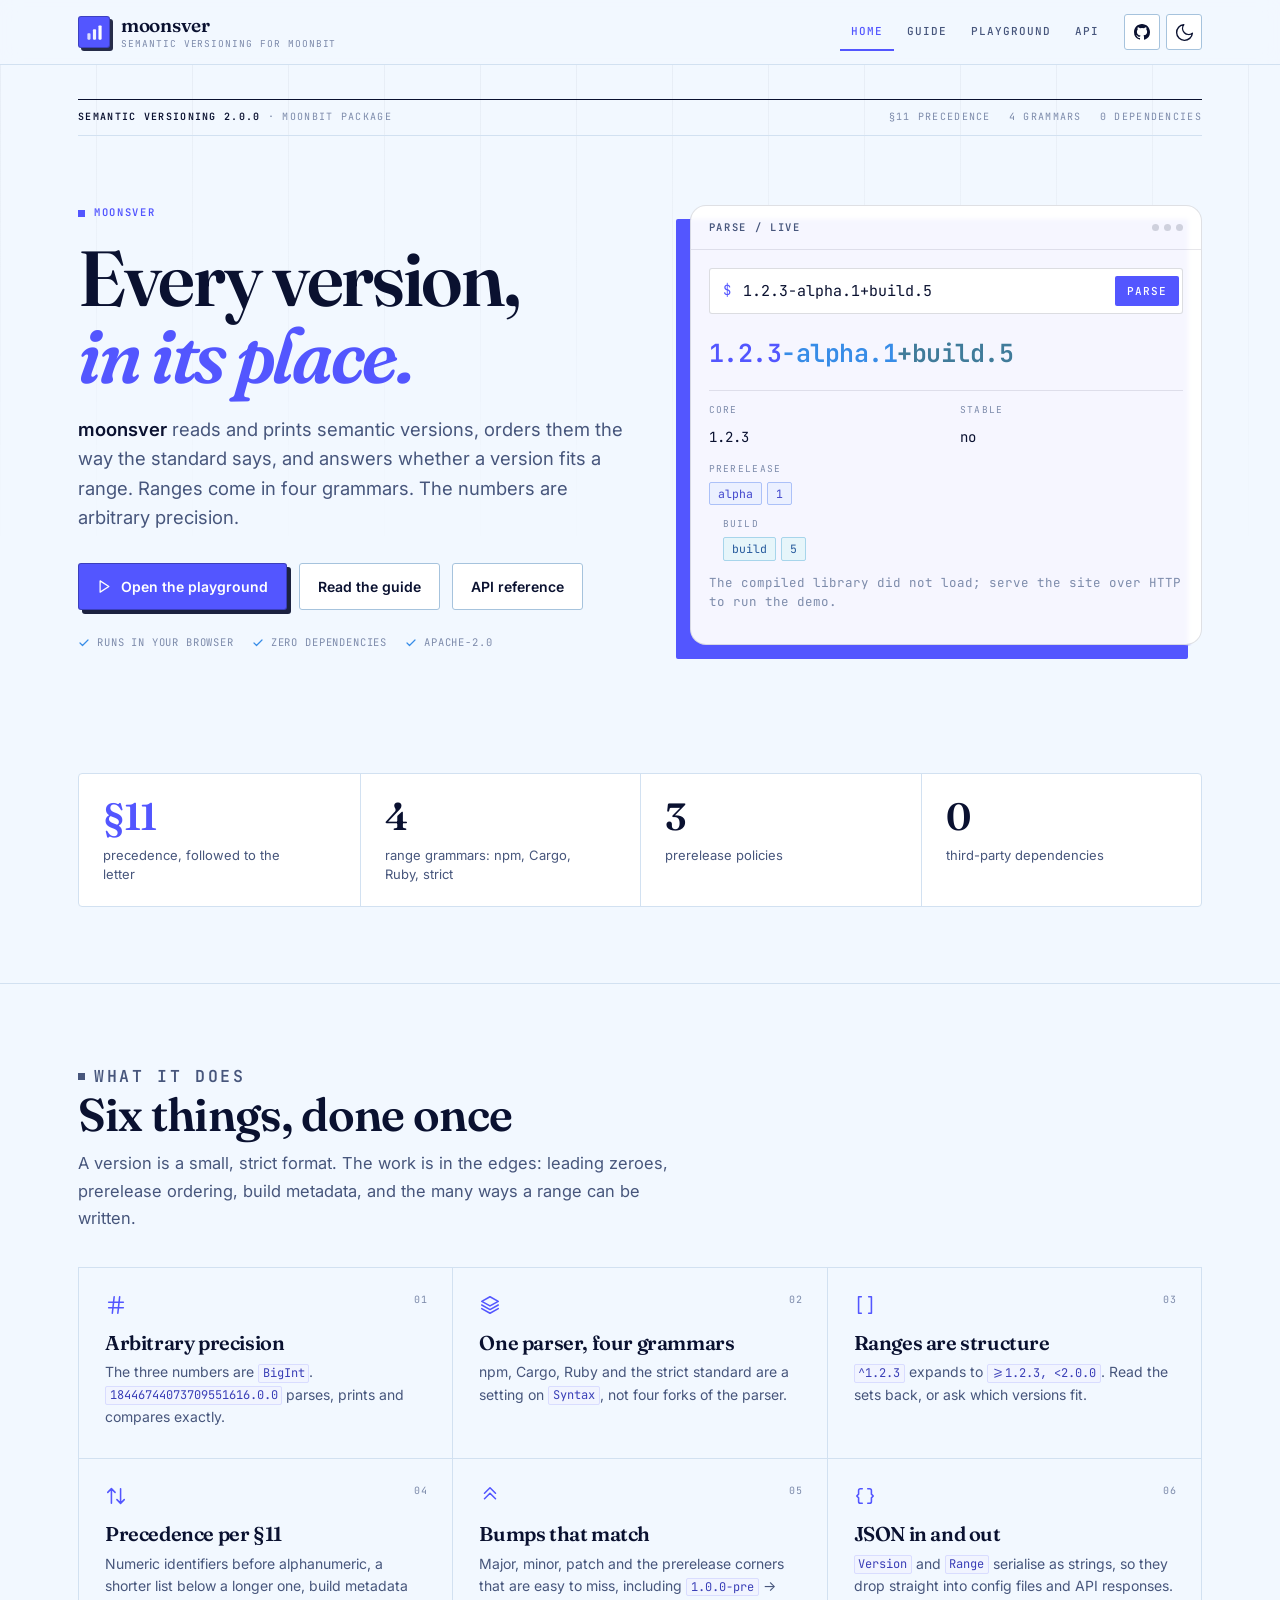
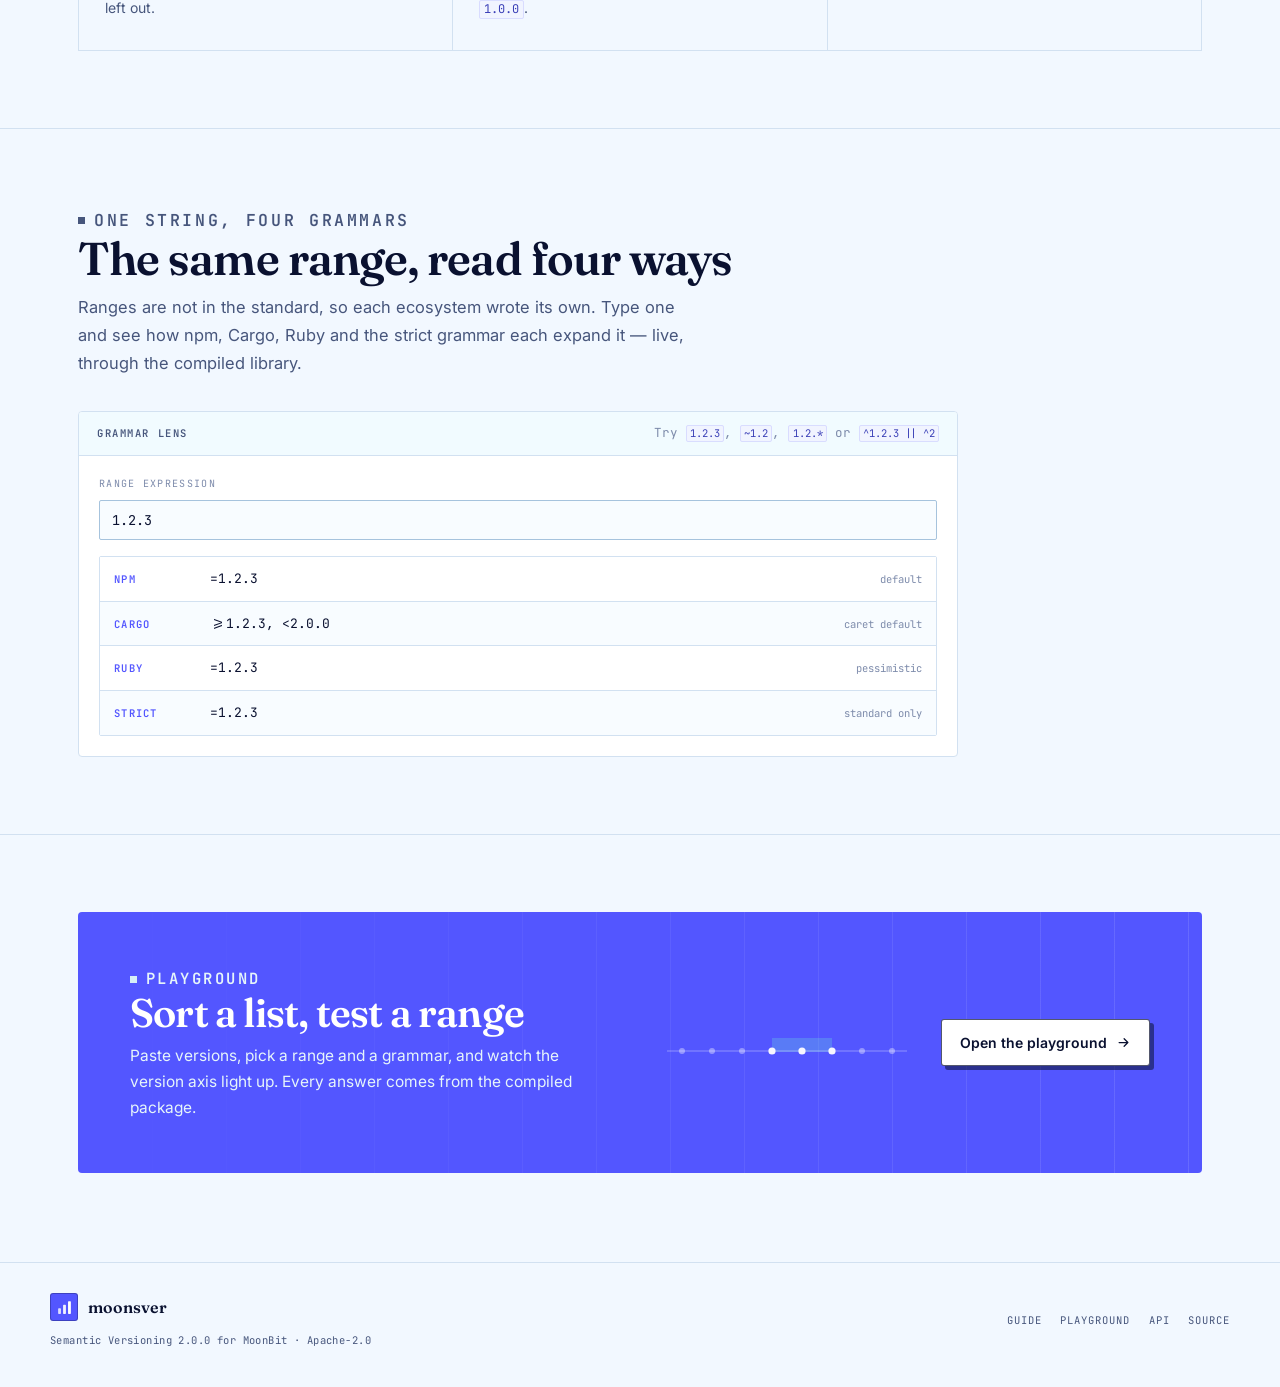
==== commit b2455aec: "fix(docs): fill the parse card's chips before the engine arrives. Until the compiled library finishe" ====
--- a/docs/index.html
+++ b/docs/index.html
@@ -98,10 +98,10 @@
               <div class="fields">
                 <div class="fld"><span class="k">core</span><span class="v" id="fCore">1.2.3</span></div>
                 <div class="fld"><span class="k">stable</span><span class="v" id="fStable">no</span></div>
-                <div class="fld" style="grid-column:1/-1"><span class="k">prerelease</span><span class="chips" id="fPre"></span></div>
-                <div class="fld" style="grid-column:1/-1"><span class="k">build</span><span class="chips" id="fBuild"></span></div>
+                <div class="fld" style="grid-column:1/-1"><span class="k">prerelease</span><span class="chips" id="fPre"><span class="chip">alpha</span><span class="chip">1</span></span></div>
+                <div class="fld" style="grid-column:1/-1"><span class="k">build</span><span class="chips" id="fBuild"><span class="chip alt">build</span><span class="chip alt">5</span></span></div>
               </div>
-              <p class="hint" id="vcHint">Parsed by the compiled library · precedence ignores build metadata.</p>
+              <p class="hint" id="vcHint">Loading the compiled library…</p>
             </div>
           </div>
         </div>
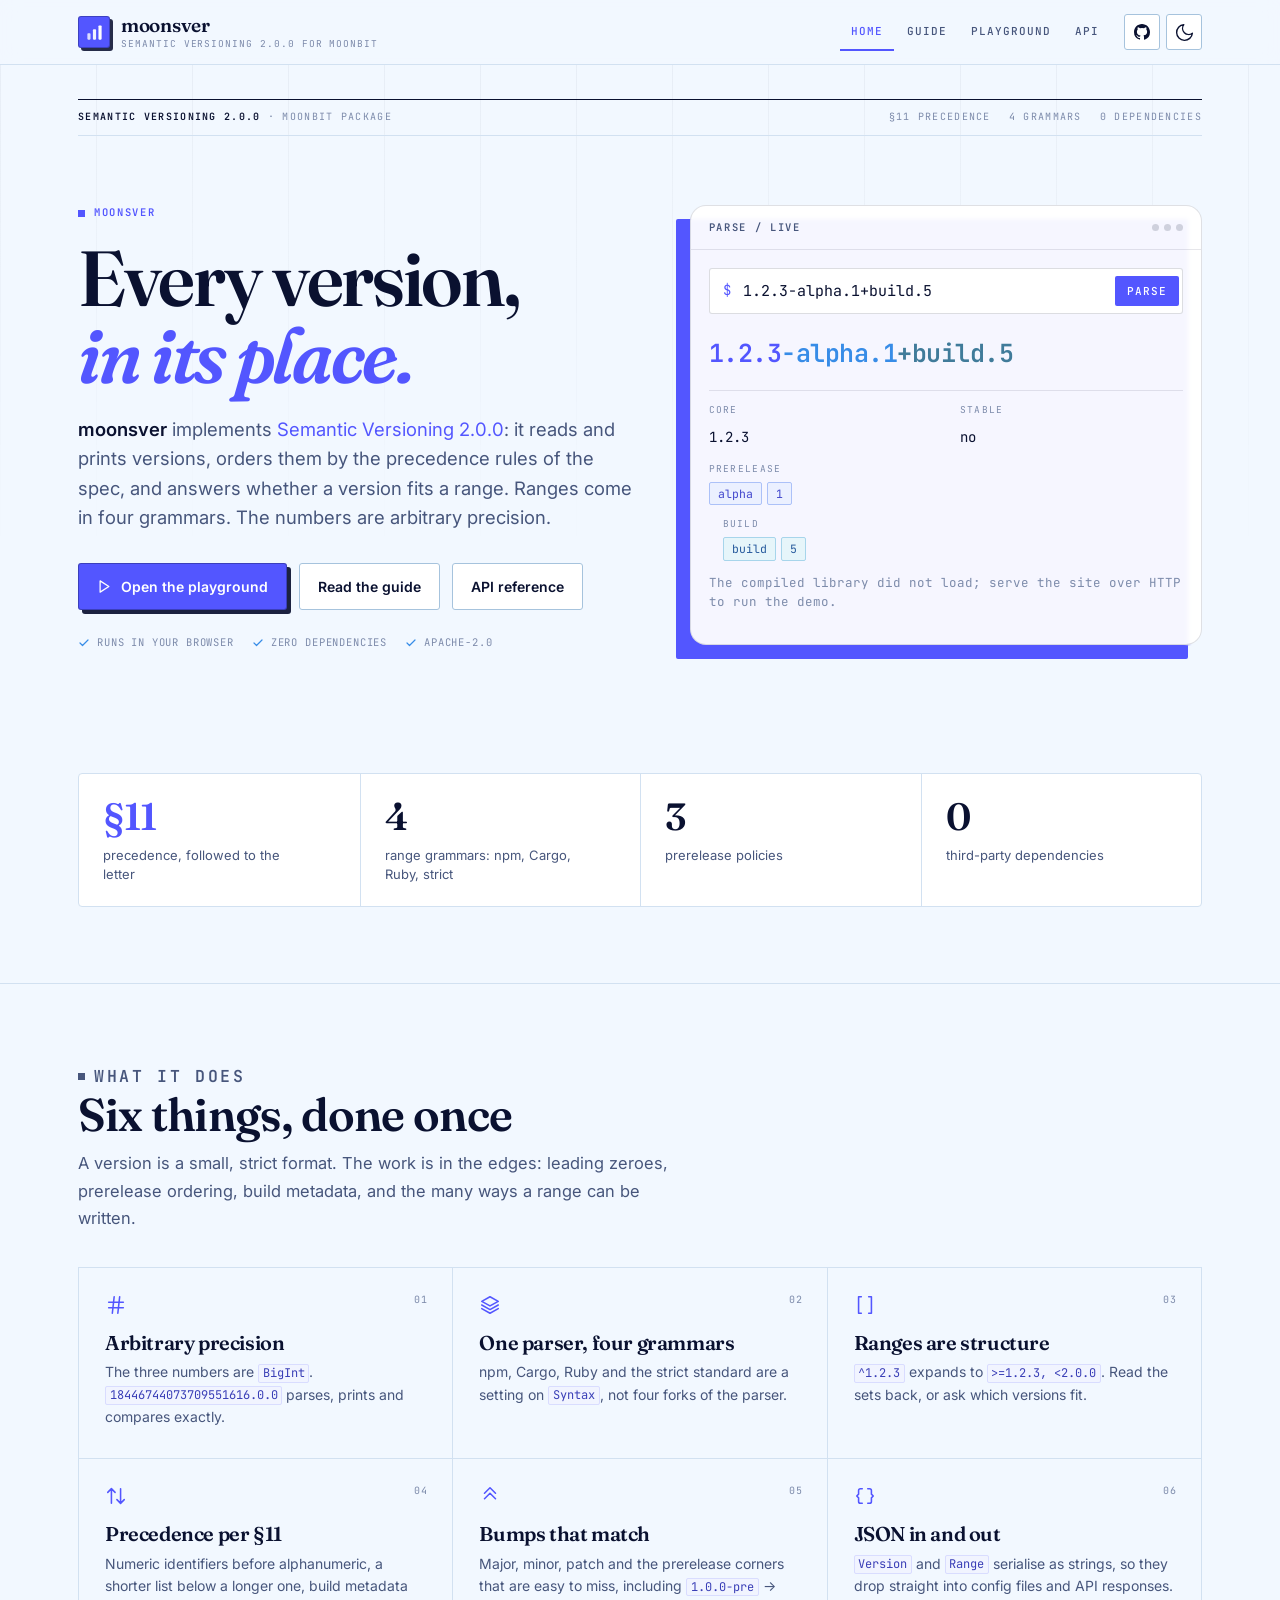
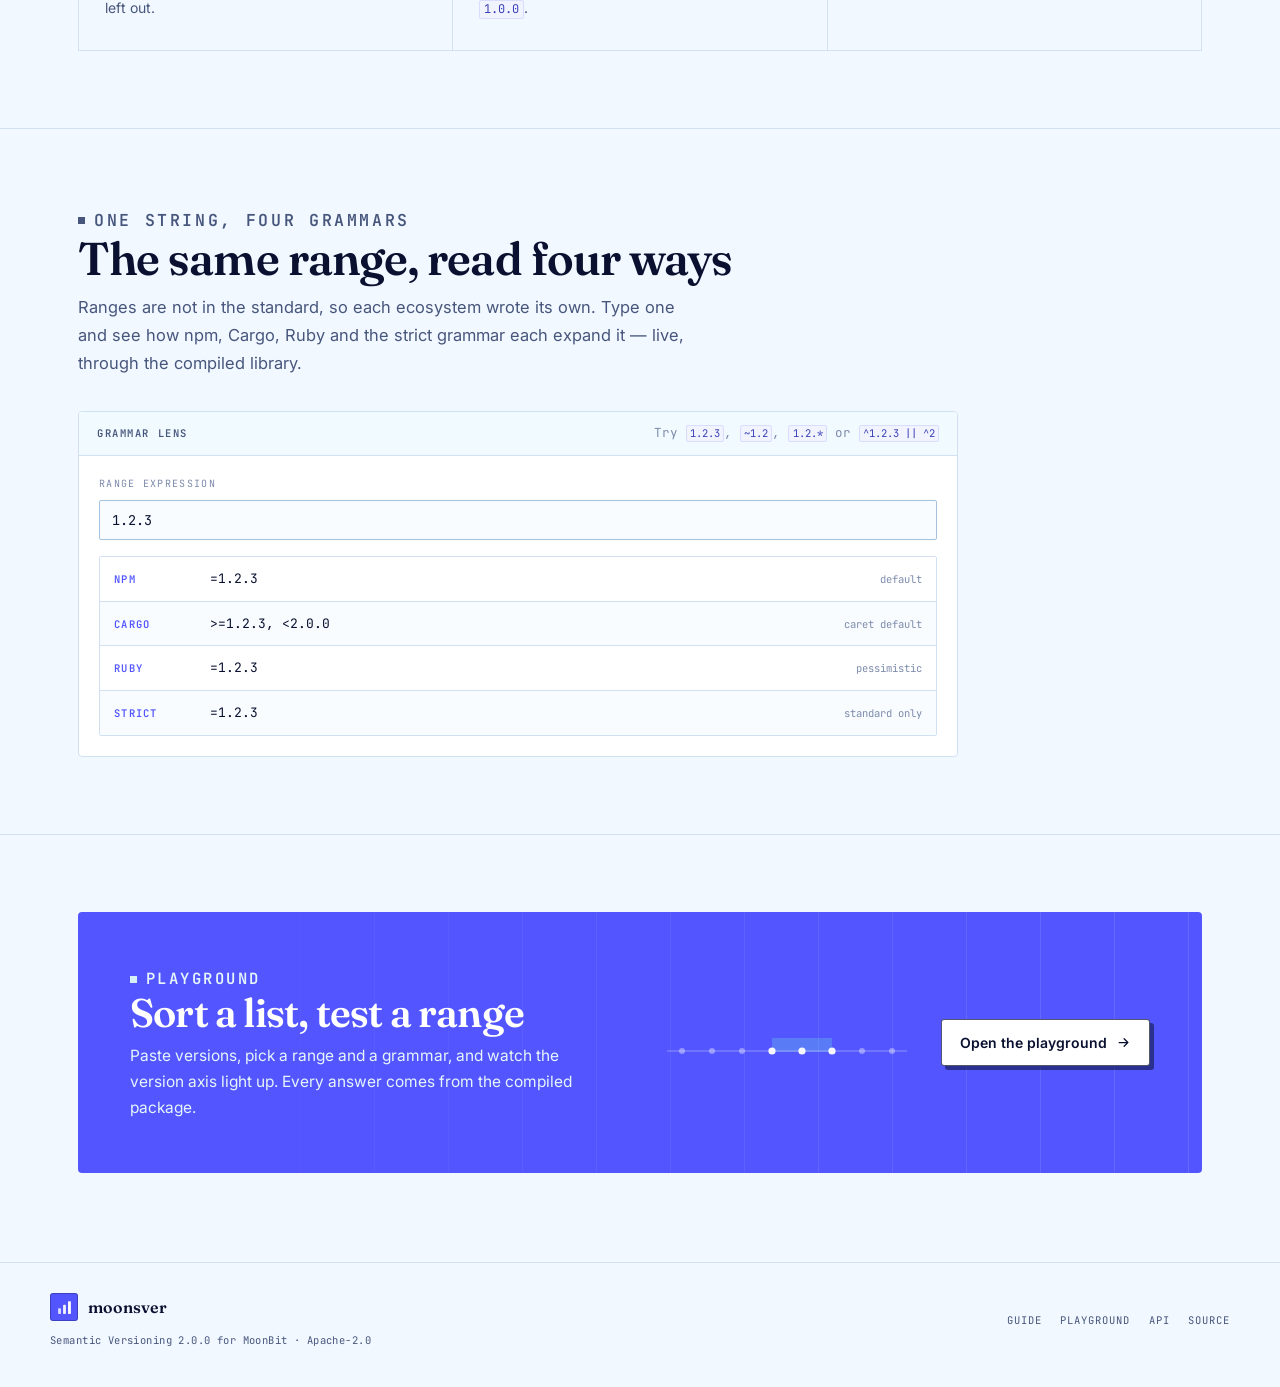
==== commit 191afa56: "chore(moonsver): sources under src, SemVer 2.0.0 linked from the site, examples in CI. Signed-off-by" ====
--- a/docs/index.html
+++ b/docs/index.html
@@ -22,7 +22,7 @@
       </span>
       <span class="brand-text">
         <span class="brand-name">moonsver</span>
-        <span class="brand-tag">Semantic Versioning for MoonBit</span>
+        <span class="brand-tag">Semantic Versioning 2.0.0 for MoonBit</span>
       </span>
     </a>
     <nav class="topnav" aria-label="Primary">
@@ -63,9 +63,10 @@
           <p class="eyebrow">moonsver</p>
           <h1>Every version,<br><em>in its place.</em></h1>
           <p class="lede">
-            <strong>moonsver</strong> reads and prints semantic versions, orders them the way
-            the standard says, and answers whether a version fits a range. Ranges come in
-            four grammars. The numbers are arbitrary precision.
+            <strong>moonsver</strong> implements <a href="https://semver.org/spec/v2.0.0.html">Semantic Versioning 2.0.0</a>:
+            it reads and prints versions, orders them by the precedence rules of the spec, and
+            answers whether a version fits a range. Ranges come in four grammars. The numbers
+            are arbitrary precision.
           </p>
           <div class="cta">
             <a class="btn primary" href="play.html">
--- a/docs/assets/site.css
+++ b/docs/assets/site.css
@@ -1069,3 +1069,5 @@
   .hero h1 { font-size: clamp(31px, 9.6vw, 40px); }
   .spec-strip { font-size: 8.5px; gap: 10px; }
 }
+
+html, button, input, textarea, select { font-variant-ligatures: no-contextual; }
